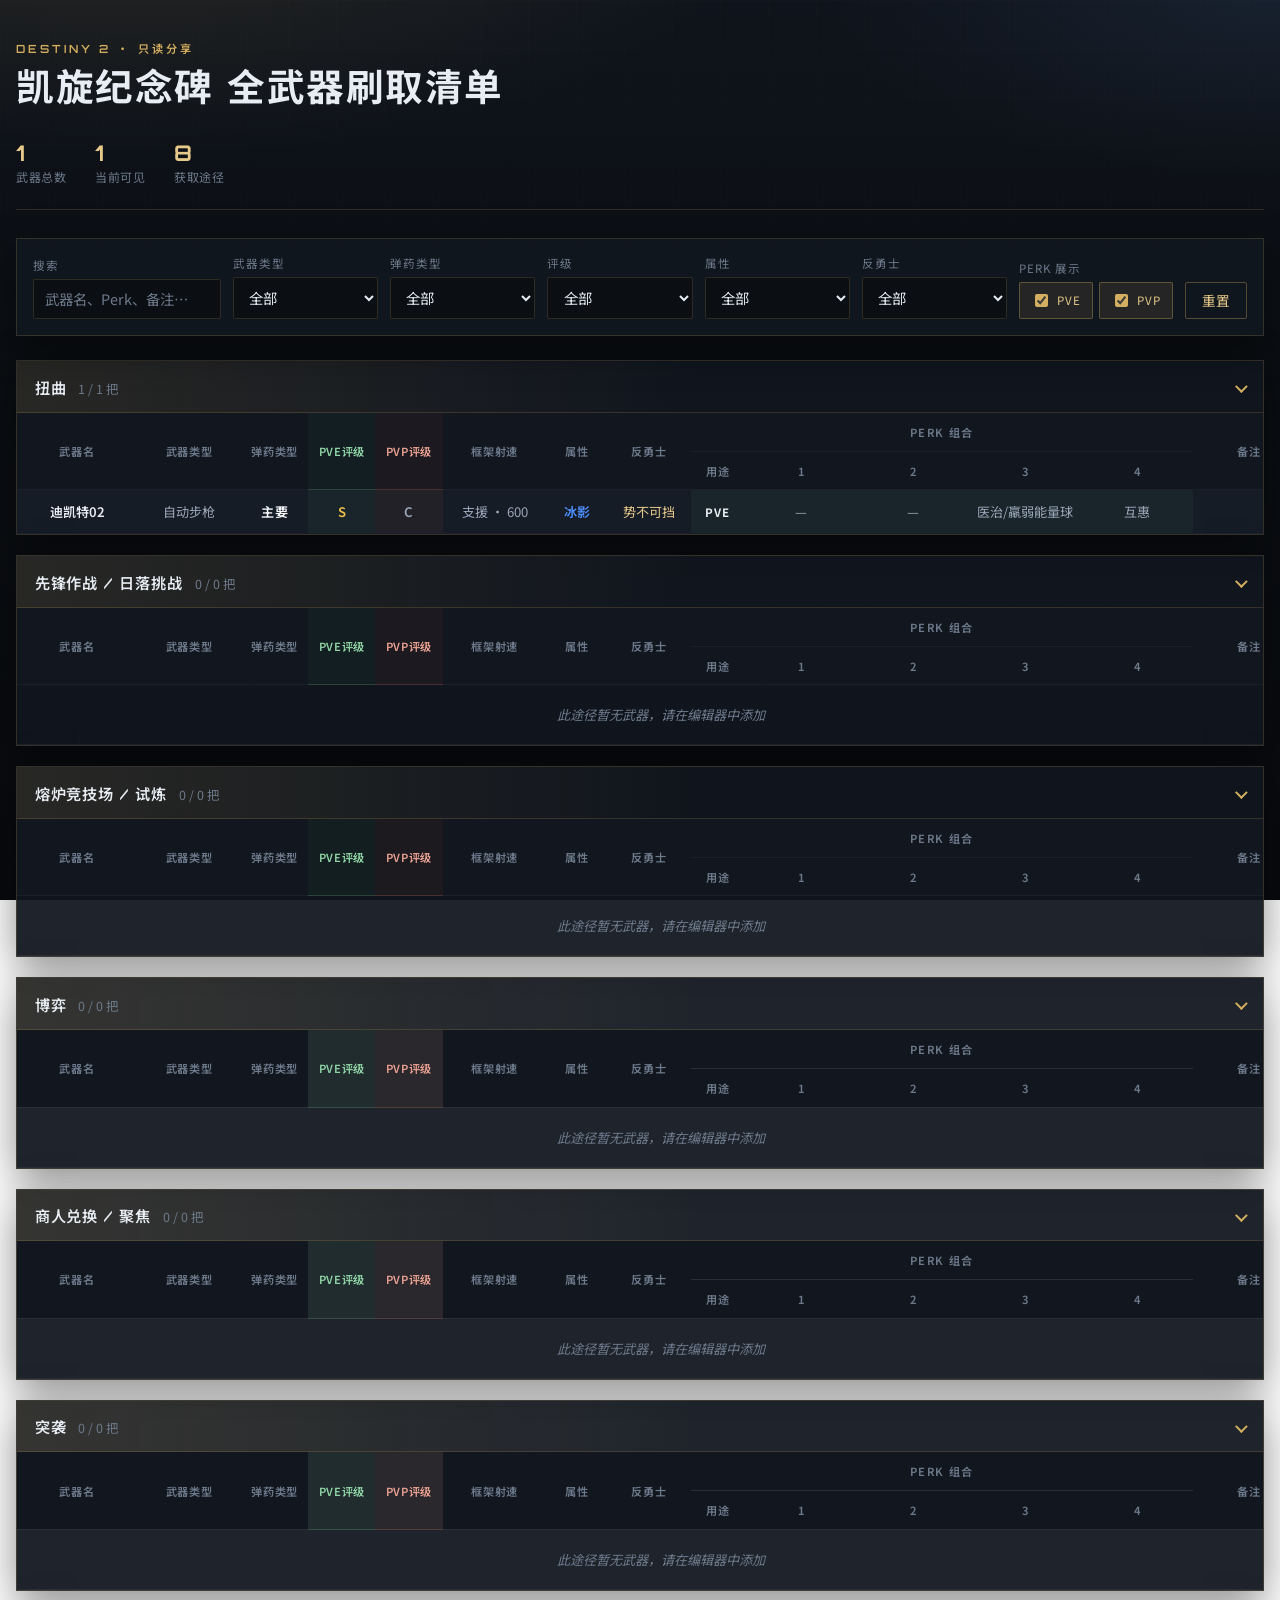
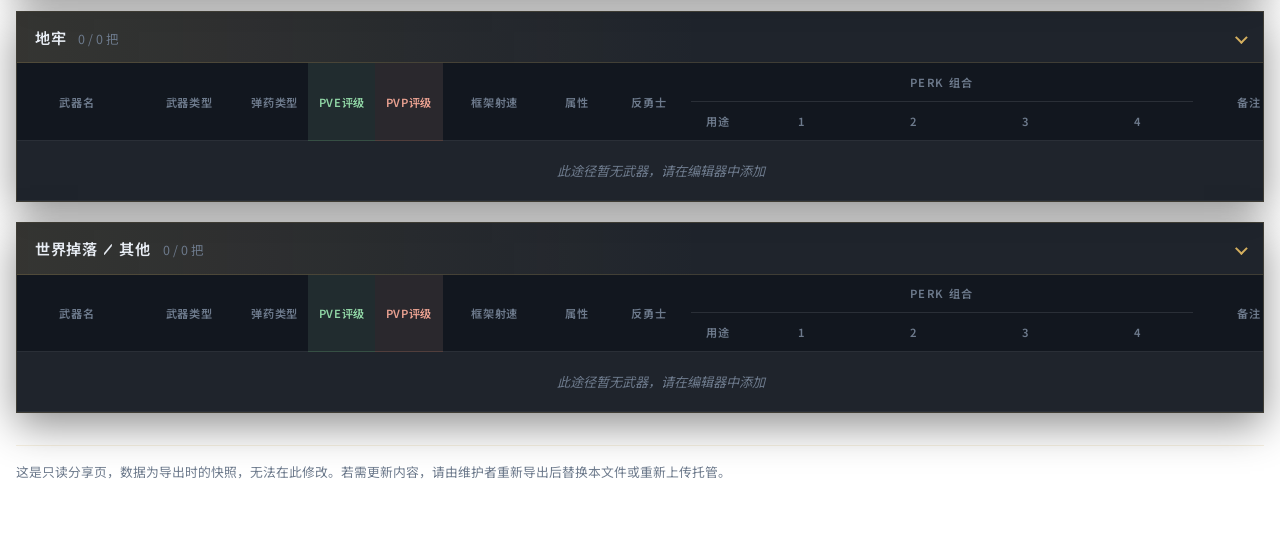
==== index.html @ abd3794e "Add Destiny 2 weapon list with read-only share page for GitHub Pages. Co-authored-by: Cursor <cursor" ====
<!DOCTYPE html>
<html lang="zh-CN">
<head>
  <meta charset="UTF-8" />
  <meta name="viewport" content="width=device-width, initial-scale=1" />
  <meta name="robots" content="noindex" />
  <title>凯旋纪念碑 全武器刷取清单</title>
  <link rel="preconnect" href="https://fonts.googleapis.com" />
  <link rel="preconnect" href="https://fonts.gstatic.com" crossorigin />
  <link href="https://fonts.googleapis.com/css2?family=Noto+Sans+SC:wght@400;500;600;700&family=Orbitron:wght@600;700&display=swap" rel="stylesheet" />
  <style>
:root {
  --bg-deep: #0b0e12;
  --bg-panel: #12171f;
  --bg-row: #161c26;
  --bg-row-alt: #1a212c;
  --bg-hover: #222b38;
  --line: rgba(212, 175, 95, 0.18);
  --line-strong: rgba(212, 175, 95, 0.35);
  --gold: #d4af5f;
  --gold-soft: #e6c98a;
  --text: #e8edf4;
  --text-dim: #9aa6b8;
  --text-mute: #6d7a8c;
  --solar: #ff6b2c;
  --arc: #79e0ff;
  --void: #b07aff;
  --stasis: #4d8fff;
  --strand: #2fd67a;
  --kinetic: #e4e8ef;
  --ammo-primary: #f4f6fa;
  --ammo-special: #3dce6e;
  --ammo-heavy: #c48bff;
  --s: #f0c14a;
  --ap: #9be07a;
  --a: #7dcf8a;
  --bp: #8eb8e8;
  --b: #7aa6d9;
  --cp: #a8b4c4;
  --c: #9aa6b8;
  --d: #c48888;
  --radius: 2px;
  --shadow: 0 12px 40px rgba(0, 0, 0, 0.45);
  --font-display: "Orbitron", "Noto Sans SC", sans-serif;
  --font-body: "Noto Sans SC", "Segoe UI", sans-serif;
}

*,
*::before,
*::after {
  box-sizing: border-box;
}

html {
  scroll-behavior: smooth;
}

body {
  margin: 0;
  min-height: 100vh;
  font-family: var(--font-body);
  color: var(--text);
  background:
    radial-gradient(ellipse 90% 50% at 10% -10%, rgba(212, 175, 95, 0.12), transparent 55%),
    radial-gradient(ellipse 70% 40% at 100% 0%, rgba(60, 90, 130, 0.18), transparent 50%),
    linear-gradient(180deg, #0f141c 0%, var(--bg-deep) 40%, #080a0e 100%);
  background-attachment: fixed;
}

.bg-grid {
  pointer-events: none;
  position: fixed;
  inset: 0;
  background-image:
    linear-gradient(rgba(212, 175, 95, 0.03) 1px, transparent 1px),
    linear-gradient(90deg, rgba(212, 175, 95, 0.03) 1px, transparent 1px);
  background-size: 48px 48px;
  mask-image: linear-gradient(180deg, rgba(0, 0, 0, 0.5), transparent 85%);
  z-index: 0;
}

.page {
  position: relative;
  z-index: 1;
  width: min(1480px, calc(100% - 2rem));
  margin: 0 auto;
  padding: 2.5rem 0 4rem;
}

/* —— Header —— */
.hero {
  margin-bottom: 1.75rem;
  padding-bottom: 1.5rem;
  border-bottom: 1px solid var(--line);
}

.hero-kicker {
  margin: 0 0 0.5rem;
  font-family: var(--font-display);
  font-size: 0.7rem;
  font-weight: 600;
  letter-spacing: 0.28em;
  text-transform: uppercase;
  color: var(--gold);
}

.hero h1 {
  margin: 0 0 0.6rem;
  font-family: var(--font-display);
  font-size: clamp(1.6rem, 3.5vw, 2.35rem);
  font-weight: 700;
  letter-spacing: 0.04em;
  line-height: 1.2;
  color: var(--text);
}

.hero-note {
  margin: 0;
  max-width: 42rem;
  font-size: 0.95rem;
  line-height: 1.6;
  color: var(--text-dim);
}

.stats {
  display: flex;
  flex-wrap: wrap;
  gap: 1.25rem 1.75rem;
  margin-top: 1.25rem;
}

.stat {
  display: flex;
  flex-direction: column;
  gap: 0.15rem;
}

.stat-value {
  font-family: var(--font-display);
  font-size: 1.35rem;
  font-weight: 700;
  color: var(--gold-soft);
}

.stat-label {
  font-size: 0.75rem;
  letter-spacing: 0.06em;
  color: var(--text-mute);
}

/* —— Toolbar —— */
.toolbar {
  display: grid;
  gap: 0.75rem;
  margin-bottom: 1.5rem;
  padding: 1rem;
  background: color-mix(in srgb, var(--bg-panel) 92%, transparent);
  border: 1px solid var(--line);
  box-shadow: var(--shadow);
  backdrop-filter: blur(8px);
}

@media (min-width: 900px) {
  .toolbar {
    grid-template-columns: 1.1fr repeat(5, minmax(0, 0.85fr)) auto auto;
    align-items: end;
  }
}

.field {
  display: flex;
  flex-direction: column;
  gap: 0.35rem;
}

.field label {
  font-size: 0.72rem;
  letter-spacing: 0.08em;
  text-transform: uppercase;
  color: var(--text-mute);
}

.field input,
.field select {
  width: 100%;
  padding: 0.55rem 0.7rem;
  font: inherit;
  font-size: 0.9rem;
  color: var(--text);
  background: var(--bg-deep);
  border: 1px solid var(--line);
  border-radius: var(--radius);
  outline: none;
  transition: border-color 0.15s ease;
}

.field input:focus,
.field select:focus {
  border-color: var(--line-strong);
}

.field input::placeholder {
  color: var(--text-mute);
}

.btn-reset {
  height: 2.35rem;
  padding: 0 1rem;
  font: inherit;
  font-size: 0.85rem;
  color: var(--gold-soft);
  background: transparent;
  border: 1px solid var(--line-strong);
  border-radius: var(--radius);
  cursor: pointer;
  transition: background 0.15s ease, color 0.15s ease;
}

.btn-reset:hover {
  color: var(--bg-deep);
  background: var(--gold);
}

/* —— Sections —— */
.sections {
  display: flex;
  flex-direction: column;
  gap: 1.25rem;
}

.section {
  border: 1px solid var(--line);
  background: color-mix(in srgb, var(--bg-panel) 94%, transparent);
  box-shadow: var(--shadow);
  overflow: clip;
}

.section-header {
  display: flex;
  align-items: center;
  justify-content: space-between;
  gap: 1rem;
  width: 100%;
  padding: 0.9rem 1.1rem;
  font: inherit;
  text-align: left;
  color: var(--text);
  background: linear-gradient(90deg, rgba(212, 175, 95, 0.12), transparent 55%);
  border: 0;
  border-bottom: 1px solid var(--line);
  cursor: pointer;
}

.section-header:hover {
  background: linear-gradient(90deg, rgba(212, 175, 95, 0.18), transparent 60%);
}

.section-title {
  display: flex;
  align-items: baseline;
  gap: 0.75rem;
  min-width: 0;
}

.section-title h2 {
  margin: 0;
  font-family: var(--font-display);
  font-size: 0.95rem;
  font-weight: 600;
  letter-spacing: 0.06em;
}

.section-count {
  font-size: 0.78rem;
  color: var(--text-mute);
  white-space: nowrap;
}

.section-chevron {
  flex-shrink: 0;
  width: 0.55rem;
  height: 0.55rem;
  border-right: 2px solid var(--gold);
  border-bottom: 2px solid var(--gold);
  transform: rotate(45deg);
  transition: transform 0.2s ease;
}

.section.collapsed .section-chevron {
  transform: rotate(-45deg);
}

.section.collapsed .section-body {
  display: none;
}

.table-wrap {
  overflow-x: auto;
}

table,
.weapon-table {
  width: 100%;
  min-width: 1100px;
  table-layout: fixed;
  border-collapse: collapse;
  font-size: 0.82rem;
}

.weapon-table col.col-name { width: 7.5rem; }
.weapon-table col.col-type { width: 6.5rem; }
.weapon-table col.col-ammo { width: 4.2rem; }
.weapon-table col.col-rating { width: 4.2rem; }
.weapon-table col.col-frame { width: 6.5rem; }
.weapon-table col.col-element { width: 3.8rem; }
.weapon-table col.col-champ { width: 5.2rem; }
.weapon-table col.col-mode { width: 3.4rem; }
.weapon-table col.col-perk { width: 7rem; }
.weapon-table col.col-note { width: 7rem; }

th,
td {
  box-sizing: border-box;
  height: 2.75rem;
  max-height: 2.75rem;
  padding: 0 0.45rem;
  text-align: center;
  vertical-align: middle;
  border-bottom: 1px solid rgba(255, 255, 255, 0.05);
  overflow: hidden;
  text-overflow: ellipsis;
  white-space: nowrap;
}

th {
  position: sticky;
  top: 0;
  z-index: 1;
  height: 2.4rem;
  max-height: 2.4rem;
  font-size: 0.7rem;
  font-weight: 600;
  letter-spacing: 0.06em;
  text-transform: uppercase;
  color: var(--text-mute);
  background: var(--bg-panel);
}

tbody tr.weapon-row.row-a {
  background: var(--bg-row);
}

tbody tr.weapon-row.row-b {
  background: var(--bg-row-alt);
}

tbody tr.weapon-row:hover {
  background: var(--bg-hover);
}

.name-cell {
  font-weight: 600;
  color: var(--text);
}

.note-cell {
  color: var(--text-dim);
}

.perk-cell {
  color: var(--text-dim);
}

.mode-tag-cell {
  font-size: 0.72rem;
  font-weight: 700;
  letter-spacing: 0.08em;
}

.th-pve,
.cell-pve {
  background: rgba(61, 140, 90, 0.08);
}

.th-pvp,
.cell-pvp {
  background: rgba(180, 90, 70, 0.08);
}

th.th-group {
  text-align: center;
  letter-spacing: 0.12em;
}

th.th-pve {
  color: #8fd4a4;
  border-bottom-color: rgba(125, 207, 138, 0.25);
}

th.th-pvp {
  color: #e8a090;
  border-bottom-color: rgba(232, 140, 110, 0.25);
}

.frame-cell {
  color: var(--text-dim);
}

/* —— Tints (no boxes) —— */
.tint {
  font-weight: 600;
  letter-spacing: 0.03em;
}

.rating-S { color: var(--s); }
.rating-Ap { color: var(--ap); }
.rating-A { color: var(--a); }
.rating-Bp { color: var(--bp); }
.rating-B { color: var(--b); }
.rating-Cp { color: var(--cp); }
.rating-C { color: var(--c); }
.rating-D { color: var(--d); }
.rating-empty { color: var(--text-mute); }

.el-动能 { color: var(--kinetic); }
.el-烈日 { color: var(--solar); }
.el-电弧 { color: var(--arc); }
.el-虚空 { color: var(--void); }
.el-冰影 { color: var(--stasis); }
.el-缚丝 { color: var(--strand); }

.ammo-主要 { color: var(--ammo-primary); }
.ammo-特殊 { color: var(--ammo-special); }
.ammo-威能 { color: var(--ammo-heavy); }

.type-cell {
  color: var(--text-dim);
}

.champ {
  color: var(--gold-soft);
  font-size: 0.82rem;
}

.toggle-group {
  display: flex;
  gap: 0.4rem;
  height: 2.35rem;
  align-items: center;
}

.toggle-chip {
  display: inline-flex;
  align-items: center;
  gap: 0.35rem;
  height: 2.35rem;
  padding: 0 0.7rem;
  font-size: 0.82rem;
  color: var(--text-dim);
  background: var(--bg-deep);
  border: 1px solid var(--line);
  border-radius: var(--radius);
  cursor: pointer;
  user-select: none;
}

.toggle-chip:has(input:checked) {
  color: var(--gold-soft);
  border-color: var(--line-strong);
  background: rgba(212, 175, 95, 0.1);
}

.toggle-chip input {
  accent-color: var(--gold);
}

.empty-row td {
  height: auto;
  max-height: none;
  padding: 1.25rem;
  text-align: center;
  color: var(--text-mute);
  font-style: italic;
  white-space: normal;
}

.no-results {
  margin-top: 1.5rem;
  padding: 2rem;
  text-align: center;
  color: var(--text-mute);
  border: 1px dashed var(--line);
}

.footer-hint {
  margin-top: 2rem;
  padding-top: 1rem;
  border-top: 1px solid var(--line);
  font-size: 0.8rem;
  line-height: 1.6;
  color: var(--text-mute);
}

.footer-hint code {
  padding: 0.1rem 0.35rem;
  font-size: 0.78rem;
  color: var(--gold-soft);
  background: rgba(212, 175, 95, 0.1);
  border: 1px solid var(--line);
}

@media (max-width: 719px) {
  .page {
    width: calc(100% - 1.25rem);
    padding-top: 1.5rem;
  }

  th,
  td {
    padding: 0.55rem 0.65rem;
  }

  .note-cell {
    max-width: 12rem;
  }
}

/* —— Shared nav / status —— */
.hero-top {
  display: flex;
  align-items: flex-start;
  justify-content: space-between;
  gap: 1rem;
  flex-wrap: wrap;
}

.hero-compact {
  margin-bottom: 1.1rem;
  padding-bottom: 1.1rem;
}

.hero-compact h1 {
  font-size: clamp(1.35rem, 3vw, 1.9rem);
}

.nav-links {
  display: flex;
  gap: 0.5rem;
  flex-shrink: 0;
}

.nav-link {
  display: inline-flex;
  align-items: center;
  padding: 0.55rem 0.95rem;
  font-size: 0.85rem;
  color: var(--gold-soft);
  text-decoration: none;
  border: 1px solid var(--line-strong);
  border-radius: var(--radius);
  transition: background 0.15s ease, color 0.15s ease;
}

.nav-link:hover,
.nav-link-primary {
  color: var(--bg-deep);
  background: var(--gold);
  border-color: var(--gold);
}

.nav-link-primary:hover {
  background: var(--gold-soft);
}

.status-bar {
  margin-bottom: 1rem;
  padding: 0.75rem 1rem;
  font-size: 0.85rem;
  line-height: 1.5;
  border: 1px solid var(--line);
  background: rgba(212, 175, 95, 0.08);
  color: var(--text-dim);
}

.status-bar code {
  padding: 0.05rem 0.3rem;
  color: var(--gold-soft);
  background: rgba(212, 175, 95, 0.1);
  border: 1px solid var(--line);
}

.status-ok {
  border-color: rgba(125, 207, 138, 0.35);
  background: rgba(125, 207, 138, 0.08);
}

.status-error {
  border-color: rgba(232, 110, 90, 0.4);
  background: rgba(232, 110, 90, 0.1);
  color: #f0b4a8;
}

.status-info {
  border-color: rgba(122, 166, 217, 0.35);
  background: rgba(122, 166, 217, 0.08);
}

.footer-hint a {
  color: var(--gold-soft);
}

/* —— Editor —— */
.page-wide {
  width: min(1680px, calc(100% - 2rem));
}

.meta-panel {
  display: grid;
  gap: 0.75rem;
  margin-bottom: 1rem;
  padding: 1rem;
  background: color-mix(in srgb, var(--bg-panel) 92%, transparent);
  border: 1px solid var(--line);
}

@media (min-width: 800px) {
  .meta-panel {
    grid-template-columns: minmax(220px, 1fr) 2fr;
  }
}

.field-grow {
  min-width: 0;
}

.editor-actions {
  display: flex;
  flex-wrap: wrap;
  align-items: center;
  gap: 0.6rem;
  margin-bottom: 1.25rem;
}

.btn-primary,
.btn-secondary,
.btn-ghost,
.btn-file {
  display: inline-flex;
  align-items: center;
  justify-content: center;
  height: 2.35rem;
  padding: 0 0.95rem;
  font: inherit;
  font-size: 0.85rem;
  border-radius: var(--radius);
  cursor: pointer;
  transition: background 0.15s ease, color 0.15s ease, border-color 0.15s ease;
}

.btn-primary {
  color: var(--bg-deep);
  background: var(--gold);
  border: 1px solid var(--gold);
}

.btn-primary:hover {
  background: var(--gold-soft);
}

.btn-secondary,
.btn-file {
  color: var(--gold-soft);
  background: transparent;
  border: 1px solid var(--line-strong);
}

.btn-secondary:hover,
.btn-file:hover {
  color: var(--bg-deep);
  background: var(--gold);
}

.btn-ghost {
  color: var(--text-dim);
  background: transparent;
  border: 1px solid var(--line);
}

.btn-ghost:hover {
  color: var(--text);
  border-color: var(--line-strong);
}

.btn-primary.sm,
.btn-secondary.sm,
.btn-ghost.sm {
  height: 2rem;
  padding: 0 0.7rem;
  font-size: 0.8rem;
}

.danger-text {
  color: #e89a8c !important;
}

.save-hint {
  margin-left: auto;
  font-size: 0.8rem;
  color: var(--text-mute);
}

.save-hint.is-dirty {
  color: var(--gold-soft);
}

.editor-section {
  margin-bottom: 0;
}

.editor-section-head {
  display: flex;
  flex-wrap: wrap;
  align-items: center;
  justify-content: space-between;
  gap: 0.75rem;
  padding: 0.85rem 1rem;
  background: linear-gradient(90deg, rgba(212, 175, 95, 0.12), transparent 55%);
  border-bottom: 1px solid var(--line);
}

.editor-section-title-wrap {
  display: flex;
  align-items: center;
  gap: 0.75rem;
  min-width: 0;
  flex: 1;
}

.section-title-input {
  min-width: 0;
  flex: 1;
  max-width: 28rem;
  padding: 0.4rem 0.55rem;
  font-family: var(--font-display);
  font-size: 0.92rem;
  font-weight: 600;
  letter-spacing: 0.04em;
  color: var(--text);
  background: var(--bg-deep);
  border: 1px solid var(--line);
  border-radius: var(--radius);
}

.section-title-input:focus {
  outline: none;
  border-color: var(--line-strong);
}

.editor-section-tools {
  display: flex;
  flex-wrap: wrap;
  gap: 0.4rem;
}

.editor-section-foot {
  padding: 0.75rem 1rem;
  border-top: 1px solid rgba(255, 255, 255, 0.04);
}

.editor-table {
  font-size: 0.82rem;
}

.editor-table th {
  position: static;
}

.editor-table td {
  padding: 0.35rem 0.4rem;
  vertical-align: middle;
}

.editor-table input,
.editor-table select {
  width: 100%;
  min-width: 0;
  padding: 0.4rem 0.45rem;
  font: inherit;
  font-size: 0.82rem;
  color: var(--text);
  background: var(--bg-deep);
  border: 1px solid transparent;
  border-radius: var(--radius);
}

.editor-table input:hover,
.editor-table select:hover {
  border-color: var(--line);
}

.editor-table input:focus,
.editor-table select:focus {
  outline: none;
  border-color: var(--line-strong);
  background: #0e1218;
}

.editor-table .col-show {
  width: 3.2rem;
  text-align: center;
}

.editor-table .col-show input[type="checkbox"] {
  width: auto;
  min-width: 0;
  accent-color: var(--gold);
  cursor: pointer;
}

.editor-table select.el-select,
.editor-table select.ammo-select {
  font-weight: 600;
}

.editor-table .col-actions {
  width: 6.2rem;
  white-space: nowrap;
}

.icon-btn {
  width: 1.7rem;
  height: 1.7rem;
  margin-right: 0.15rem;
  padding: 0;
  font: inherit;
  font-size: 0.85rem;
  line-height: 1;
  color: var(--text-dim);
  background: transparent;
  border: 1px solid var(--line);
  border-radius: var(--radius);
  cursor: pointer;
}

.icon-btn:hover {
  color: var(--text);
  border-color: var(--line-strong);
}

.icon-btn.danger:hover {
  color: #f0b4a8;
  border-color: rgba(232, 110, 90, 0.5);
}

.empty-editor-row td {
  padding: 1rem !important;
  text-align: center;
  color: var(--text-mute);
  font-style: italic;
}

@media (max-width: 719px) {
  .page-wide {
    width: calc(100% - 1.25rem);
  }

  .save-hint {
    margin-left: 0;
    width: 100%;
  }

  .editor-table .col-actions {
    width: auto;
  }
}

  </style>
</head>
<body>
  <div class="bg-grid" aria-hidden="true"></div>
  <div class="page">
    <header class="hero">
      <div class="hero-top">
        <div>
          <p class="hero-kicker">Destiny 2 · 只读分享</p>
          <h1 id="season-title">本赛季可获取武器清单</h1>
          <p class="hero-note" id="season-note"></p>
        </div>
      </div>
      <div class="stats">
        <div class="stat">
          <span class="stat-value" id="count-total">0</span>
          <span class="stat-label">武器总数</span>
        </div>
        <div class="stat">
          <span class="stat-value" id="count-visible">0</span>
          <span class="stat-label">当前可见</span>
        </div>
        <div class="stat">
          <span class="stat-value" id="count-sections">0</span>
          <span class="stat-label">获取途径</span>
        </div>
      </div>
    </header>

    <div class="toolbar">
      <div class="field">
        <label for="search">搜索</label>
        <input id="search" type="search" placeholder="武器名、Perk、备注…" autocomplete="off" />
      </div>
      <div class="field">
        <label for="filter-type">武器类型</label>
        <select id="filter-type"><option value="">全部</option></select>
      </div>
      <div class="field">
        <label for="filter-ammo">弹药类型</label>
        <select id="filter-ammo">
          <option value="">全部</option>
          <option value="主要">主要</option>
          <option value="特殊">特殊</option>
          <option value="威能">威能</option>
        </select>
      </div>
      <div class="field">
        <label for="filter-rating">评级</label>
        <select id="filter-rating">
          <option value="">全部</option>
          <option value="S">S</option>
          <option value="A+">A+</option>
          <option value="A">A</option>
          <option value="B+">B+</option>
          <option value="B">B</option>
          <option value="C+">C+</option>
          <option value="C">C</option>
          <option value="D">D</option>
        </select>
      </div>
      <div class="field">
        <label for="filter-element">属性</label>
        <select id="filter-element">
          <option value="">全部</option>
          <option value="动能">动能</option>
          <option value="烈日">烈日</option>
          <option value="电弧">电弧</option>
          <option value="虚空">虚空</option>
          <option value="冰影">冰影</option>
          <option value="缚丝">缚丝</option>
        </select>
      </div>
      <div class="field">
        <label for="filter-champ">反勇士</label>
        <select id="filter-champ">
          <option value="">全部</option>
          <option value="势不可挡">势不可挡</option>
          <option value="屏障">屏障</option>
          <option value="过载">过载</option>
        </select>
      </div>
      <div class="field">
        <label>Perk 展示</label>
        <div class="toggle-group">
          <label class="toggle-chip"><input type="checkbox" id="view-show-pve" checked /> PVE</label>
          <label class="toggle-chip"><input type="checkbox" id="view-show-pvp" checked /> PVP</label>
        </div>
      </div>
      <div class="field">
        <label>&nbsp;</label>
        <button type="button" class="btn-reset" id="reset-filters">重置</button>
      </div>
    </div>

    <main id="app"></main>

    <p class="footer-hint">
      这是只读分享页，数据为导出时的快照，无法在此修改。若需更新内容，请由维护者重新导出后替换本文件或重新上传托管。
    </p>
  </div>

  <script>const D2_SHARE_READONLY = true;
const WEAPON_DATA = {
  "seasonTitle": "凯旋纪念碑 全武器刷取清单",
  "seasonNote": "",
  "sections": [
    {
      "id": "seasonal",
      "title": "扭曲",
      "weapons": [
        {
          "name": "迪凯特02",
          "weaponType": "自动步枪",
          "ammoType": "主要",
          "ratingPve": "S",
          "ratingPvp": "C",
          "frame": "支援 · 600",
          "element": "冰影",
          "antiChamp": "势不可挡",
          "showPvePerk": true,
          "showPvpPerk": false,
          "perk3Pve": "医治/羸弱能量球",
          "perk4Pve": "互惠",
          "perk1Pvp": "",
          "perk2Pvp": "",
          "perk3Pvp": "",
          "perk4Pvp": "",
          "note": ""
        }
      ]
    },
    {
      "id": "vanguard",
      "title": "先锋作战 / 日落挑战",
      "weapons": []
    },
    {
      "id": "crucible",
      "title": "熔炉竞技场 / 试炼",
      "weapons": []
    },
    {
      "id": "gambit",
      "title": "博弈",
      "weapons": []
    },
    {
      "id": "vendor",
      "title": "商人兑换 / 聚焦",
      "weapons": []
    },
    {
      "id": "raid",
      "title": "突袭",
      "weapons": []
    },
    {
      "id": "dungeon",
      "title": "地牢",
      "weapons": []
    },
    {
      "id": "world",
      "title": "世界掉落 / 其他",
      "weapons": []
    }
  ]
};</script>
  <script>/** 本地草稿：编辑页写入，清单页优先读取 */
const D2_STORAGE_KEY = "d2-weapon-list-draft";

function cloneData(data) {
  return JSON.parse(JSON.stringify(data));
}

function loadWeaponData() {
  if (typeof D2_SHARE_READONLY !== "undefined" && D2_SHARE_READONLY) {
    return { data: normalizeWeaponData(WEAPON_DATA), fromDraft: false };
  }
  try {
    const raw = localStorage.getItem(D2_STORAGE_KEY);
    if (raw) {
      const parsed = JSON.parse(raw);
      if (parsed && Array.isArray(parsed.sections)) {
        return { data: normalizeWeaponData(parsed), fromDraft: true };
      }
    }
  } catch (_) {
    /* ignore corrupt draft */
  }
  return { data: normalizeWeaponData(WEAPON_DATA), fromDraft: false };
}

function saveWeaponDraft(data) {
  localStorage.setItem(D2_STORAGE_KEY, JSON.stringify(data));
}

function clearWeaponDraft() {
  localStorage.removeItem(D2_STORAGE_KEY);
}

function buildDataJs(data) {
  const payload = JSON.stringify(data, null, 2);
  return `/**
 * ============================================================
 *  Destiny 2 本赛季武器清单 — 数据填写文件
 * ============================================================
 *  推荐用 editor.html 可视化编辑后「导出 data.js」覆盖本文件。
 *  每把武器可分别填写 PVE / PVP 评级与 Perk 组合。
 * ============================================================
 */

const WEAPON_DATA = ${payload};
`;
}

function downloadDataJs(data) {
  const blob = new Blob([buildDataJs(data)], {
    type: "text/javascript;charset=utf-8",
  });
  const url = URL.createObjectURL(blob);
  const a = document.createElement("a");
  a.href = url;
  a.download = "data.js";
  a.click();
  URL.revokeObjectURL(url);
}

function emptyWeapon() {
  return {
    name: "",
    weaponType: "",
    ammoType: "",
    ratingPve: "",
    ratingPvp: "",
    frame: "",
    element: "",
    antiChamp: "",
    showPvePerk: true,
    showPvpPerk: true,
    perk3Pve: "",
    perk4Pve: "",
    perk1Pvp: "",
    perk2Pvp: "",
    perk3Pvp: "",
    perk4Pvp: "",
    note: "",
  };
}

const WEAPON_TYPES = [
  "自动步枪",
  "微型冲锋枪",
  "手枪",
  "手炮",
  "脉冲步枪",
  "弓箭",
  "斥候步枪",
  "霰弹枪",
  "追踪步枪",
  "融合步枪",
  "狙击步枪",
  "偃月",
  "火箭发射器",
  "线性融合步枪",
  "战斗弓箭",
  "榴弹发射器",
  "机枪",
  "刀剑",
];

const AMMO_TYPES = ["主要", "特殊", "威能"];

const RATING_TIERS = ["S", "A+", "A", "B+", "B", "C+", "C", "D"];

function ratingTierClass(rating) {
  const raw = String(rating || "").trim().toUpperCase();
  if (!raw) return "rating-empty";
  const normalized = raw.replace(/\s+/g, "");
  const map = {
    S: "rating-S",
    "A+": "rating-Ap",
    A: "rating-A",
    "B+": "rating-Bp",
    B: "rating-B",
    "C+": "rating-Cp",
    C: "rating-C",
    D: "rating-D",
  };
  return map[normalized] || "rating-empty";
}

/** 旧译名 → 当前译名（兼容已保存草稿） */
const ELEMENT_ALIASES = {
  太阳: "烈日",
  弧光: "电弧",
  冻结: "冰影",
  源质: "缚丝",
};

const CHAMP_ALIASES = {
  破障: "屏障",
  压制: "势不可挡",
};

function normalizeElementName(element) {
  if (!element) return "";
  return ELEMENT_ALIASES[element] || element;
}

function normalizeChampName(value) {
  if (!value || value === "无") return "";
  const first = String(value)
    .split(/[/、,，]/)
    .map((part) => part.trim())
    .filter(Boolean)[0];
  if (!first || first === "无") return "";
  return CHAMP_ALIASES[first] || first;
}

function hasRollContent(weapon, mode) {
  const suffix = mode === "pvp" ? "Pvp" : "Pve";
  if (mode === "pve") {
    return Boolean(
      weapon.ratingPve || weapon.perk3Pve || weapon.perk4Pve
    );
  }
  return Boolean(
    weapon[`rating${suffix}`] ||
      weapon[`perk1${suffix}`] ||
      weapon[`perk2${suffix}`] ||
      weapon[`perk3${suffix}`] ||
      weapon[`perk4${suffix}`]
  );
}

function migrateLegacyWeapon(weapon) {
  const next = { ...emptyWeapon(), ...weapon };

  next.element = normalizeElementName(next.element);
  next.antiChamp = normalizeChampName(next.antiChamp);

  // 旧单套字段 → 迁到 PVE（仅保留 3/4）
  if (weapon.rating && !weapon.ratingPve) next.ratingPve = weapon.rating;
  if (weapon.perk3 && !weapon.perk3Pve) next.perk3Pve = weapon.perk3;
  if (weapon.perk4 && !weapon.perk4Pve) next.perk4Pve = weapon.perk4;

  if (typeof weapon.showPvePerk !== "boolean") next.showPvePerk = true;
  if (typeof weapon.showPvpPerk !== "boolean") next.showPvpPerk = true;

  delete next.rating;
  delete next.perk1;
  delete next.perk2;
  delete next.perk3;
  delete next.perk4;
  delete next.perk1Pve;
  delete next.perk2Pve;

  return next;
}

function normalizeWeaponData(data) {
  const next = cloneData(data);
  delete next.showPvePerk;
  delete next.showPvpPerk;
  for (const section of next.sections || []) {
    section.weapons = (section.weapons || []).map(migrateLegacyWeapon);
  }
  return next;
}

function makeSectionId(title) {
  const base = String(title || "section")
    .trim()
    .toLowerCase()
    .replace(/\s+/g, "-")
    .replace(/[^\w\u4e00-\u9fff-]/g, "")
    .slice(0, 24);
  return `${base || "section"}-${Date.now().toString(36)}`;
}
</script>
  <script>(function () {
  const root = document.getElementById("app");
  const searchInput = document.getElementById("search");
  const typeFilter = document.getElementById("filter-type");
  const ammoFilter = document.getElementById("filter-ammo");
  const ratingFilter = document.getElementById("filter-rating");
  const elementFilter = document.getElementById("filter-element");
  const champFilter = document.getElementById("filter-champ");
  const viewShowPve = document.getElementById("view-show-pve");
  const viewShowPvp = document.getElementById("view-show-pvp");
  const resetBtn = document.getElementById("reset-filters");
  const countTotal = document.getElementById("count-total");
  const countVisible = document.getElementById("count-visible");
  const countSections = document.getElementById("count-sections");
  const seasonTitle = document.getElementById("season-title");
  const seasonNote = document.getElementById("season-note");
  const draftBanner = document.getElementById("draft-banner");

  const loaded = loadWeaponData();
  const DATA = loaded.data;

  if (!DATA || !Array.isArray(DATA.sections)) {
    root.innerHTML =
      '<p class="no-results">未找到数据。请确认 <code>data.js</code> 已正确加载。</p>';
    return;
  }

  if (draftBanner) {
    draftBanner.hidden = !loaded.fromDraft;
  }

  seasonTitle.textContent = DATA.seasonTitle || "Destiny 2 武器清单";
  seasonNote.textContent = DATA.seasonNote || "";

  const totalWeapons = DATA.sections.reduce(
    (sum, s) => sum + (s.weapons?.length || 0),
    0
  );
  countTotal.textContent = String(totalWeapons);
  countSections.textContent = String(DATA.sections.length);

  // 填充武器类型选项
  WEAPON_TYPES.forEach((type) => {
    const opt = document.createElement("option");
    opt.value = type;
    opt.textContent = type;
    typeFilter.appendChild(opt);
  });

  function ratingClass(rating) {
    return ratingTierClass(rating);
  }

  function elementClass(element) {
    const known = ["动能", "烈日", "电弧", "虚空", "冰影", "缚丝"];
    return known.includes(element) ? `el-${element}` : "";
  }

  function ammoClass(ammo) {
    const known = ["主要", "特殊", "威能"];
    return known.includes(ammo) ? `ammo-${ammo}` : "";
  }

  function matchesFilters(weapon, filters) {
    const q = filters.q;
    if (q) {
      const hay = [
        weapon.name,
        weapon.weaponType,
        weapon.ammoType,
        weapon.frame,
        weapon.element,
        weapon.antiChamp,
        weapon.ratingPve,
        weapon.ratingPvp,
        weapon.perk3Pve,
        weapon.perk4Pve,
        weapon.perk1Pvp,
        weapon.perk2Pvp,
        weapon.perk3Pvp,
        weapon.perk4Pvp,
        weapon.note,
      ]
        .join(" ")
        .toLowerCase();
      if (!hay.includes(q)) return false;
    }

    if (filters.weaponType && weapon.weaponType !== filters.weaponType) {
      return false;
    }

    if (filters.ammoType && weapon.ammoType !== filters.ammoType) {
      return false;
    }

    if (filters.rating) {
      const want = String(filters.rating).trim().toUpperCase();
      const pve = String(weapon.ratingPve || "").trim().toUpperCase();
      const pvp = String(weapon.ratingPvp || "").trim().toUpperCase();
      if (pve !== want && pvp !== want) return false;
    }

    if (filters.element && weapon.element !== filters.element) return false;

    if (filters.champ) {
      if (String(weapon.antiChamp || "") !== filters.champ) return false;
    }

    return true;
  }

  function tint(text, className) {
    const label = text || "—";
    return `<span class="tint ${className}">${escapeHtml(label)}</span>`;
  }

  function escapeHtml(str) {
    return String(str)
      .replace(/&/g, "&amp;")
      .replace(/</g, "&lt;")
      .replace(/>/g, "&gt;")
      .replace(/"/g, "&quot;");
  }

  function td(content, extraClass, rowspan, title) {
    const rs = rowspan > 1 ? ` rowspan="${rowspan}"` : "";
    const cls = extraClass ? ` class="${extraClass}"` : "";
    const tip = title ? ` title="${escapeHtml(title)}"` : "";
    return `<td${cls}${rs}${tip}>${content}</td>`;
  }

  function plainCell(value, extraClass, rowspan) {
    const text = value || "—";
    return td(escapeHtml(text), extraClass, rowspan, text);
  }

  function tintCell(value, className, extraClass, rowspan) {
    const text = value || "—";
    return td(tint(text, className), extraClass, rowspan, text);
  }

  function baseCells(weapon, rowspan) {
    return [
      plainCell(weapon.name, "name-cell", rowspan),
      plainCell(weapon.weaponType, "type-cell", rowspan),
      tintCell(weapon.ammoType, ammoClass(weapon.ammoType), "", rowspan),
      tintCell(weapon.ratingPve, ratingClass(weapon.ratingPve), "cell-pve", rowspan),
      tintCell(weapon.ratingPvp, ratingClass(weapon.ratingPvp), "cell-pvp", rowspan),
      plainCell(weapon.frame, "frame-cell", rowspan),
      tintCell(weapon.element, elementClass(weapon.element), "", rowspan),
      plainCell(weapon.antiChamp, "champ", rowspan),
    ].join("");
  }

  function noteCell(weapon, rowspan) {
    const text = weapon.note || "";
    return td(escapeHtml(text), "note-cell", rowspan, text);
  }

  function cell(value, extraClass) {
    return plainCell(value, extraClass, 1);
  }

  function emptyPerkCells() {
    return `
      <td class="mode-tag-cell">—</td>
      ${cell("—", "perk-cell")}
      ${cell("—", "perk-cell")}
      ${cell("—", "perk-cell")}
      ${cell("—", "perk-cell")}
    `;
  }

  function bothPerkCellsPve(weapon) {
    return `
      <td class="mode-tag-cell cell-pve">PVE</td>
      ${cell("—", "perk-cell cell-pve")}
      ${cell("—", "perk-cell cell-pve")}
      ${cell(weapon.perk3Pve, "perk-cell cell-pve")}
      ${cell(weapon.perk4Pve, "perk-cell cell-pve")}
    `;
  }

  function bothPerkCellsPvp(weapon) {
    return `
      <td class="mode-tag-cell cell-pvp">PVP</td>
      ${cell(weapon.perk1Pvp, "perk-cell cell-pvp")}
      ${cell(weapon.perk2Pvp, "perk-cell cell-pvp")}
      ${cell(weapon.perk3Pvp, "perk-cell cell-pvp")}
      ${cell(weapon.perk4Pvp, "perk-cell cell-pvp")}
    `;
  }

  function weaponFlags(weapon) {
    return {
      showPve: weapon.showPvePerk !== false,
      showPvp: weapon.showPvpPerk !== false,
    };
  }

  /** 结合查看页开关与武器自身展 PVE/PVP 配置 */
  function resolveDisplay(weapon, viewPve, viewPvp) {
    const { showPve, showPvp } = weaponFlags(weapon);

    if (viewPve && viewPvp) {
      return { visible: true, showPve, showPvp };
    }

    if (viewPve && !viewPvp) {
      if (!showPve) return { visible: false, showPve: false, showPvp: false };
      return { visible: true, showPve: true, showPvp: false };
    }

    if (viewPvp && !viewPve) {
      if (!showPvp) return { visible: false, showPve: false, showPvp: false };
      return { visible: true, showPve: false, showPvp: true };
    }

    return { visible: false, showPve: false, showPvp: false };
  }

  function weaponRows(weapon, showPve, showPvp, pairClass) {
    if (showPve && showPvp) {
      return `
        <tr class="weapon-row ${pairClass}">
          ${baseCells(weapon, 2)}
          ${bothPerkCellsPve(weapon)}
          ${noteCell(weapon, 2)}
        </tr>
        <tr class="weapon-row weapon-row-cont ${pairClass}">
          ${bothPerkCellsPvp(weapon)}
        </tr>
      `;
    }

    if (showPve) {
      return `
        <tr class="weapon-row ${pairClass}">
          ${baseCells(weapon, 1)}
          ${bothPerkCellsPve(weapon)}
          ${noteCell(weapon, 1)}
        </tr>
      `;
    }

    if (showPvp) {
      return `
        <tr class="weapon-row ${pairClass}">
          ${baseCells(weapon, 1)}
          ${bothPerkCellsPvp(weapon)}
          ${noteCell(weapon, 1)}
        </tr>
      `;
    }

    return `
      <tr class="weapon-row ${pairClass}">
        ${baseCells(weapon, 1)}
        ${emptyPerkCells()}
        ${noteCell(weapon, 1)}
      </tr>
    `;
  }

  function colGroup() {
    return `<colgroup>
      <col class="col-name" />
      <col class="col-type" />
      <col class="col-ammo" />
      <col class="col-rating" />
      <col class="col-rating" />
      <col class="col-frame" />
      <col class="col-element" />
      <col class="col-champ" />
      <col class="col-mode" />
      <col class="col-perk" />
      <col class="col-perk" />
      <col class="col-perk" />
      <col class="col-perk" />
      <col class="col-note" />
    </colgroup>`;
  }

  function tableHead() {
    return `
      <thead>
        <tr>
          <th rowspan="2">武器名</th>
          <th rowspan="2">武器类型</th>
          <th rowspan="2">弹药类型</th>
          <th class="th-pve" rowspan="2">PVE评级</th>
          <th class="th-pvp" rowspan="2">PVP评级</th>
          <th rowspan="2">框架射速</th>
          <th rowspan="2">属性</th>
          <th rowspan="2">反勇士</th>
          <th class="th-group" colspan="5">Perk 组合</th>
          <th rowspan="2">备注</th>
        </tr>
        <tr>
          <th>用途</th>
          <th>1</th>
          <th>2</th>
          <th>3</th>
          <th>4</th>
        </tr>
      </thead>
    `;
  }

  function render() {
    const viewPve = viewShowPve.checked;
    const viewPvp = viewShowPvp.checked;

    const filters = {
      q: searchInput.value.trim().toLowerCase(),
      weaponType: typeFilter.value,
      ammoType: ammoFilter.value,
      rating: ratingFilter.value,
      element: elementFilter.value,
      champ: champFilter.value,
    };

    let visible = 0;
    const parts = [];
    const span = 14;

    for (const section of DATA.sections) {
      const weapons = (section.weapons || [])
        .filter((w) => matchesFilters(w, filters))
        .map((w) => ({ weapon: w, display: resolveDisplay(w, viewPve, viewPvp) }))
        .filter((item) => item.display.visible);

      visible += weapons.length;

      const rows =
        weapons.length > 0
          ? weapons
              .map((item, i) =>
                weaponRows(
                  item.weapon,
                  item.display.showPve,
                  item.display.showPvp,
                  i % 2 === 0 ? "row-a" : "row-b"
                )
              )
              .join("")
          : `<tr class="empty-row"><td colspan="${span}">${
              (section.weapons || []).length === 0
                ? "此途径暂无武器，请在编辑器中添加"
                : "当前筛选条件下无匹配武器"
            }</td></tr>`;

      const collapsed =
        weapons.length === 0 && (section.weapons || []).length > 0
          ? " collapsed"
          : "";

      parts.push(`
        <section class="section${collapsed}" data-section="${escapeHtml(section.id || section.title)}">
          <button type="button" class="section-header" aria-expanded="${collapsed ? "false" : "true"}">
            <div class="section-title">
              <h2>${escapeHtml(section.title)}</h2>
              <span class="section-count">${weapons.length} / ${(section.weapons || []).length} 把</span>
            </div>
            <span class="section-chevron" aria-hidden="true"></span>
          </button>
          <div class="section-body">
            <div class="table-wrap">
              <table class="weapon-table">
                ${colGroup()}
                ${tableHead()}
                <tbody>${rows}</tbody>
              </table>
            </div>
          </div>
        </section>
      `);
    }

    countVisible.textContent = String(visible);

    if (parts.length === 0) {
      root.innerHTML = '<p class="no-results">没有可显示的分块。</p>';
      return;
    }

    root.innerHTML = `<div class="sections">${parts.join("")}</div>`;

    root.querySelectorAll(".section-header").forEach((btn) => {
      btn.addEventListener("click", () => {
        const section = btn.closest(".section");
        const collapsed = section.classList.toggle("collapsed");
        btn.setAttribute("aria-expanded", collapsed ? "false" : "true");
      });
    });
  }

  searchInput.addEventListener("input", render);
  typeFilter.addEventListener("change", render);
  ammoFilter.addEventListener("change", render);
  ratingFilter.addEventListener("change", render);
  elementFilter.addEventListener("change", render);
  champFilter.addEventListener("change", render);
  viewShowPve.addEventListener("change", render);
  viewShowPvp.addEventListener("change", render);
  resetBtn.addEventListener("click", () => {
    searchInput.value = "";
    typeFilter.value = "";
    ammoFilter.value = "";
    ratingFilter.value = "";
    elementFilter.value = "";
    champFilter.value = "";
    viewShowPve.checked = true;
    viewShowPvp.checked = true;
    render();
  });

  render();
})();
</script>
</body>
</html>
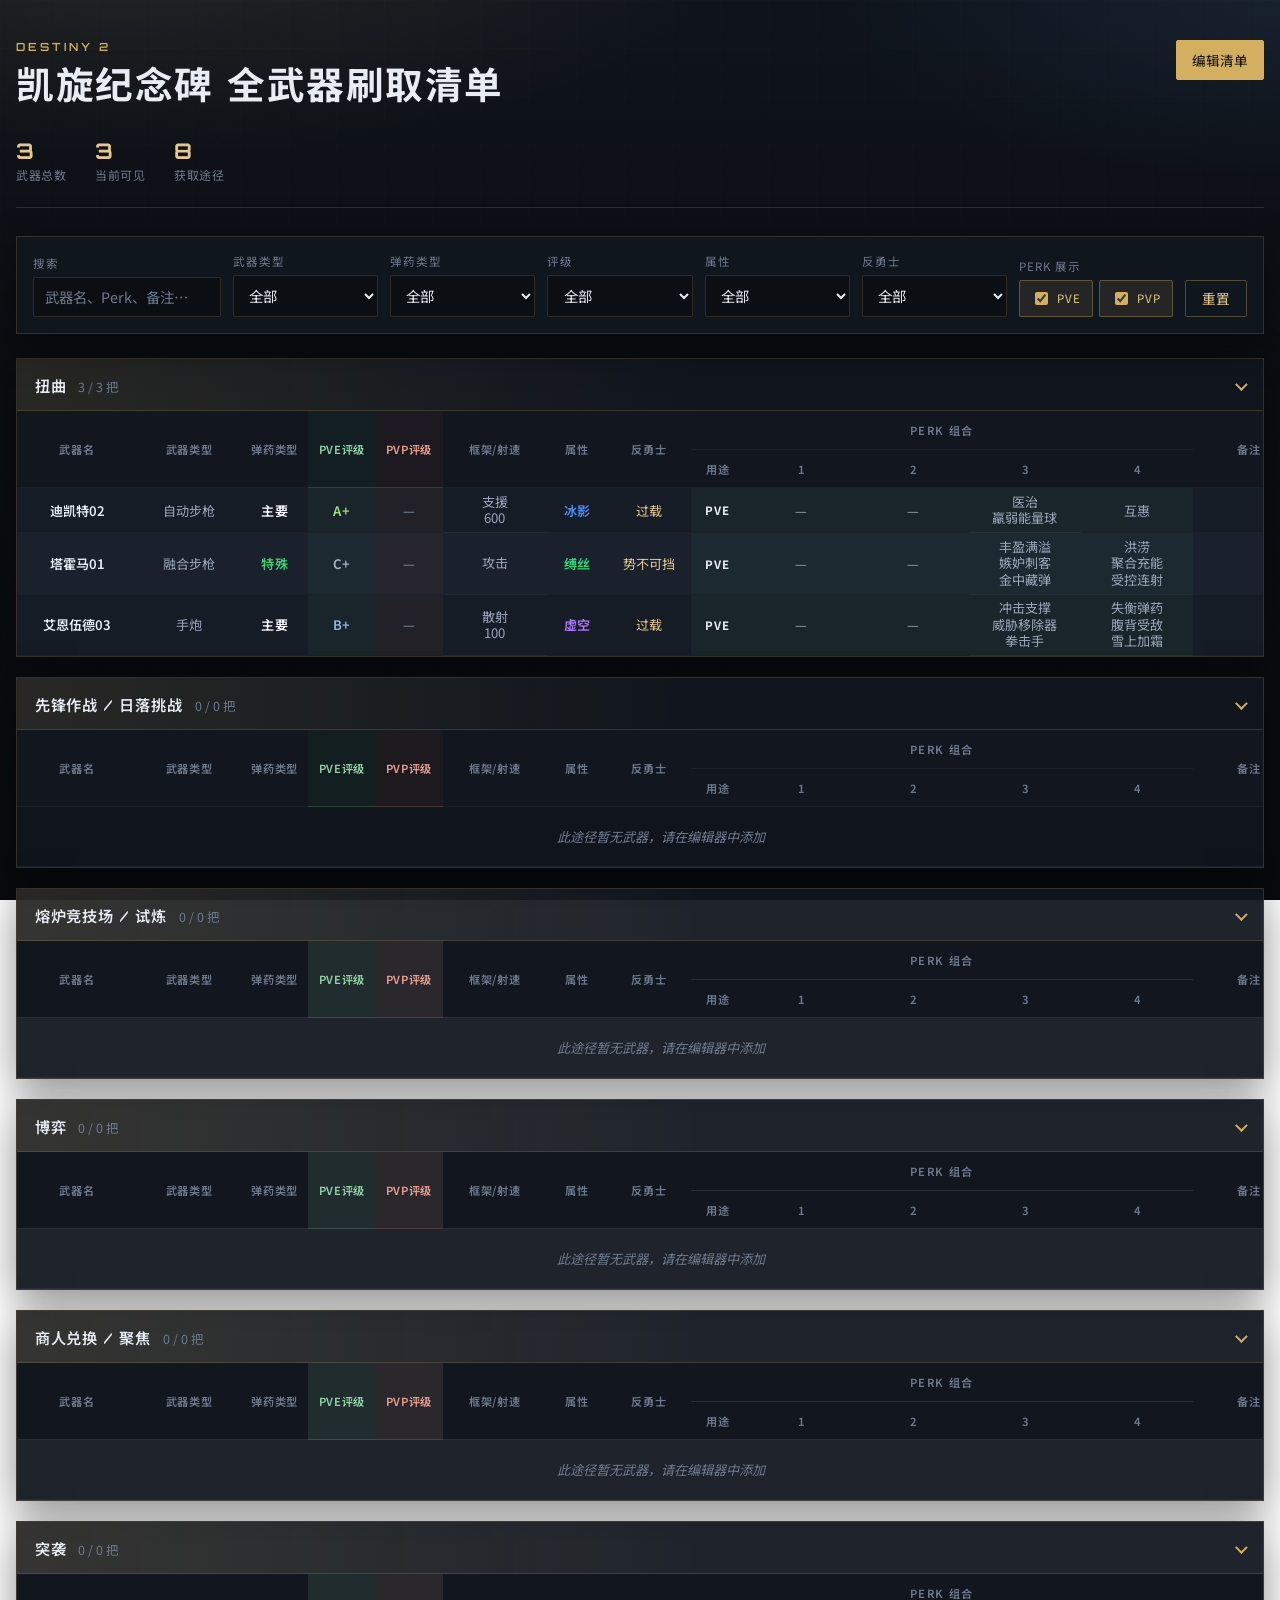
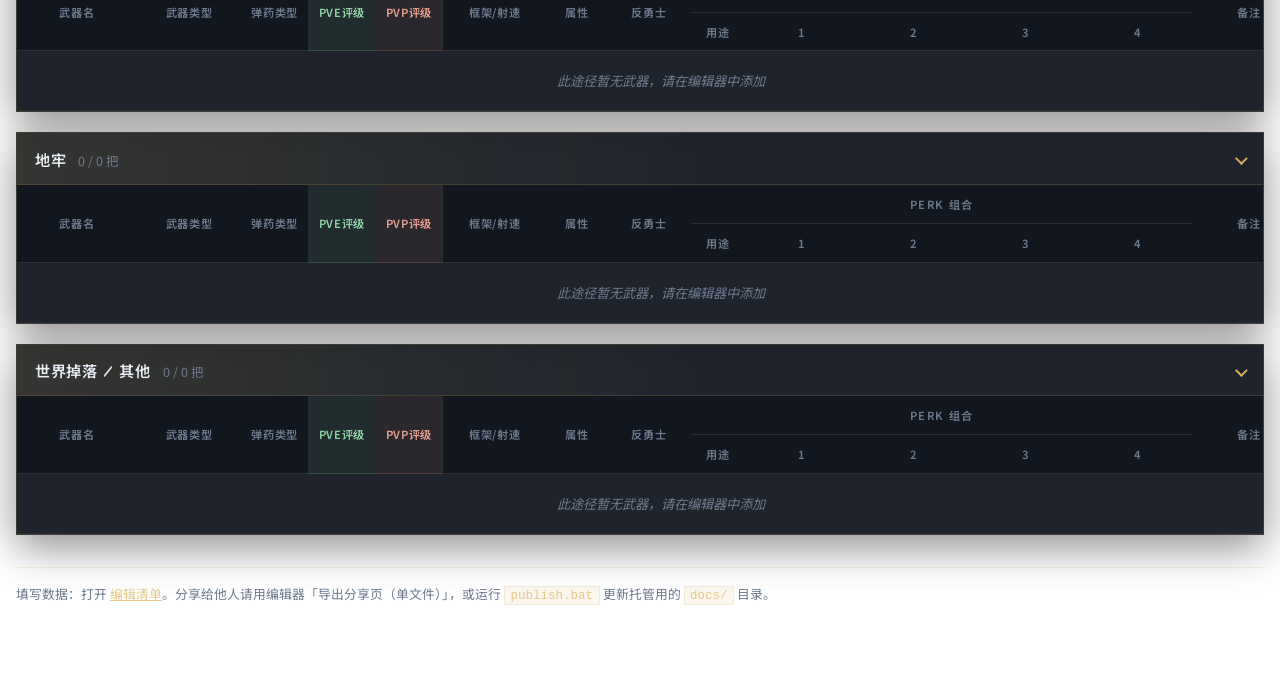
==== commit 6afe9c48: "Fix frame/perk line breaks and publish via docs for GitHub Pages" ====
--- a/index.html
+++ b/index.html
@@ -1,1681 +1,142 @@
 <!DOCTYPE html>
 <html lang="zh-CN">
-<head>
-  <meta charset="UTF-8" />
-  <meta name="viewport" content="width=device-width, initial-scale=1" />
-  <meta name="robots" content="noindex" />
-  <title>凯旋纪念碑 全武器刷取清单</title>
-  <link rel="preconnect" href="https://fonts.googleapis.com" />
-  <link rel="preconnect" href="https://fonts.gstatic.com" crossorigin />
-  <link href="https://fonts.googleapis.com/css2?family=Noto+Sans+SC:wght@400;500;600;700&family=Orbitron:wght@600;700&display=swap" rel="stylesheet" />
-  <style>
-:root {
-  --bg-deep: #0b0e12;
-  --bg-panel: #12171f;
-  --bg-row: #161c26;
-  --bg-row-alt: #1a212c;
-  --bg-hover: #222b38;
-  --line: rgba(212, 175, 95, 0.18);
-  --line-strong: rgba(212, 175, 95, 0.35);
-  --gold: #d4af5f;
-  --gold-soft: #e6c98a;
-  --text: #e8edf4;
-  --text-dim: #9aa6b8;
-  --text-mute: #6d7a8c;
-  --solar: #ff6b2c;
-  --arc: #79e0ff;
-  --void: #b07aff;
-  --stasis: #4d8fff;
-  --strand: #2fd67a;
-  --kinetic: #e4e8ef;
-  --ammo-primary: #f4f6fa;
-  --ammo-special: #3dce6e;
-  --ammo-heavy: #c48bff;
-  --s: #f0c14a;
-  --ap: #9be07a;
-  --a: #7dcf8a;
-  --bp: #8eb8e8;
-  --b: #7aa6d9;
-  --cp: #a8b4c4;
-  --c: #9aa6b8;
-  --d: #c48888;
-  --radius: 2px;
-  --shadow: 0 12px 40px rgba(0, 0, 0, 0.45);
-  --font-display: "Orbitron", "Noto Sans SC", sans-serif;
-  --font-body: "Noto Sans SC", "Segoe UI", sans-serif;
-}
+  <head>
+    <meta charset="UTF-8" />
+    <meta name="viewport" content="width=device-width, initial-scale=1" />
+    <title>Destiny 2 · 本赛季武器清单</title>
+    <link rel="preconnect" href="https://fonts.googleapis.com" />
+    <link rel="preconnect" href="https://fonts.gstatic.com" crossorigin />
+    <link
+      href="https://fonts.googleapis.com/css2?family=Noto+Sans+SC:wght@400;500;600;700&family=Orbitron:wght@600;700&display=swap"
+      rel="stylesheet"
+    />
+    <link rel="stylesheet" href="styles.css" />
+  </head>
+  <body>
+    <div class="bg-grid" aria-hidden="true"></div>
 
-*,
-*::before,
-*::after {
-  box-sizing: border-box;
-}
+    <div class="page">
+      <header class="hero">
+        <div class="hero-top">
+          <div>
+            <p class="hero-kicker">Destiny 2</p>
+            <h1 id="season-title">本赛季可获取武器清单</h1>
+            <p class="hero-note" id="season-note"></p>
+          </div>
+          <nav class="nav-links">
+            <a class="nav-link nav-link-primary" href="editor.html">编辑清单</a>
+          </nav>
+        </div>
+        <div class="stats">
+          <div class="stat">
+            <span class="stat-value" id="count-total">0</span>
+            <span class="stat-label">武器总数</span>
+          </div>
+          <div class="stat">
+            <span class="stat-value" id="count-visible">0</span>
+            <span class="stat-label">当前可见</span>
+          </div>
+          <div class="stat">
+            <span class="stat-value" id="count-sections">0</span>
+            <span class="stat-label">获取途径</span>
+          </div>
+        </div>
+      </header>
 
-html {
-  scroll-behavior: smooth;
-}
+      <div id="draft-banner" class="status-bar status-info" hidden>
+        正在显示本机编辑草稿（尚未导出到 data.js）。其他人打开文件夹时仍看到文件里的旧数据；编辑后请导出并覆盖
+        <code>data.js</code>。
+      </div>
 
-body {
-  margin: 0;
-  min-height: 100vh;
-  font-family: var(--font-body);
-  color: var(--text);
-  background:
-    radial-gradient(ellipse 90% 50% at 10% -10%, rgba(212, 175, 95, 0.12), transparent 55%),
-    radial-gradient(ellipse 70% 40% at 100% 0%, rgba(60, 90, 130, 0.18), transparent 50%),
-    linear-gradient(180deg, #0f141c 0%, var(--bg-deep) 40%, #080a0e 100%);
-  background-attachment: fixed;
-}
-
-.bg-grid {
-  pointer-events: none;
-  position: fixed;
-  inset: 0;
-  background-image:
-    linear-gradient(rgba(212, 175, 95, 0.03) 1px, transparent 1px),
-    linear-gradient(90deg, rgba(212, 175, 95, 0.03) 1px, transparent 1px);
-  background-size: 48px 48px;
-  mask-image: linear-gradient(180deg, rgba(0, 0, 0, 0.5), transparent 85%);
-  z-index: 0;
-}
-
-.page {
-  position: relative;
-  z-index: 1;
-  width: min(1480px, calc(100% - 2rem));
-  margin: 0 auto;
-  padding: 2.5rem 0 4rem;
-}
-
-/* —— Header —— */
-.hero {
-  margin-bottom: 1.75rem;
-  padding-bottom: 1.5rem;
-  border-bottom: 1px solid var(--line);
-}
-
-.hero-kicker {
-  margin: 0 0 0.5rem;
-  font-family: var(--font-display);
-  font-size: 0.7rem;
-  font-weight: 600;
-  letter-spacing: 0.28em;
-  text-transform: uppercase;
-  color: var(--gold);
-}
-
-.hero h1 {
-  margin: 0 0 0.6rem;
-  font-family: var(--font-display);
-  font-size: clamp(1.6rem, 3.5vw, 2.35rem);
-  font-weight: 700;
-  letter-spacing: 0.04em;
-  line-height: 1.2;
-  color: var(--text);
-}
-
-.hero-note {
-  margin: 0;
-  max-width: 42rem;
-  font-size: 0.95rem;
-  line-height: 1.6;
-  color: var(--text-dim);
-}
-
-.stats {
-  display: flex;
-  flex-wrap: wrap;
-  gap: 1.25rem 1.75rem;
-  margin-top: 1.25rem;
-}
-
-.stat {
-  display: flex;
-  flex-direction: column;
-  gap: 0.15rem;
-}
-
-.stat-value {
-  font-family: var(--font-display);
-  font-size: 1.35rem;
-  font-weight: 700;
-  color: var(--gold-soft);
-}
-
-.stat-label {
-  font-size: 0.75rem;
-  letter-spacing: 0.06em;
-  color: var(--text-mute);
-}
-
-/* —— Toolbar —— */
-.toolbar {
-  display: grid;
-  gap: 0.75rem;
-  margin-bottom: 1.5rem;
-  padding: 1rem;
-  background: color-mix(in srgb, var(--bg-panel) 92%, transparent);
-  border: 1px solid var(--line);
-  box-shadow: var(--shadow);
-  backdrop-filter: blur(8px);
-}
-
-@media (min-width: 900px) {
-  .toolbar {
-    grid-template-columns: 1.1fr repeat(5, minmax(0, 0.85fr)) auto auto;
-    align-items: end;
-  }
-}
-
-.field {
-  display: flex;
-  flex-direction: column;
-  gap: 0.35rem;
-}
-
-.field label {
-  font-size: 0.72rem;
-  letter-spacing: 0.08em;
-  text-transform: uppercase;
-  color: var(--text-mute);
-}
-
-.field input,
-.field select {
-  width: 100%;
-  padding: 0.55rem 0.7rem;
-  font: inherit;
-  font-size: 0.9rem;
-  color: var(--text);
-  background: var(--bg-deep);
-  border: 1px solid var(--line);
-  border-radius: var(--radius);
-  outline: none;
-  transition: border-color 0.15s ease;
-}
-
-.field input:focus,
-.field select:focus {
-  border-color: var(--line-strong);
-}
-
-.field input::placeholder {
-  color: var(--text-mute);
-}
-
-.btn-reset {
-  height: 2.35rem;
-  padding: 0 1rem;
-  font: inherit;
-  font-size: 0.85rem;
-  color: var(--gold-soft);
-  background: transparent;
-  border: 1px solid var(--line-strong);
-  border-radius: var(--radius);
-  cursor: pointer;
-  transition: background 0.15s ease, color 0.15s ease;
-}
-
-.btn-reset:hover {
-  color: var(--bg-deep);
-  background: var(--gold);
-}
-
-/* —— Sections —— */
-.sections {
-  display: flex;
-  flex-direction: column;
-  gap: 1.25rem;
-}
-
-.section {
-  border: 1px solid var(--line);
-  background: color-mix(in srgb, var(--bg-panel) 94%, transparent);
-  box-shadow: var(--shadow);
-  overflow: clip;
-}
-
-.section-header {
-  display: flex;
-  align-items: center;
-  justify-content: space-between;
-  gap: 1rem;
-  width: 100%;
-  padding: 0.9rem 1.1rem;
-  font: inherit;
-  text-align: left;
-  color: var(--text);
-  background: linear-gradient(90deg, rgba(212, 175, 95, 0.12), transparent 55%);
-  border: 0;
-  border-bottom: 1px solid var(--line);
-  cursor: pointer;
-}
-
-.section-header:hover {
-  background: linear-gradient(90deg, rgba(212, 175, 95, 0.18), transparent 60%);
-}
-
-.section-title {
-  display: flex;
-  align-items: baseline;
-  gap: 0.75rem;
-  min-width: 0;
-}
-
-.section-title h2 {
-  margin: 0;
-  font-family: var(--font-display);
-  font-size: 0.95rem;
-  font-weight: 600;
-  letter-spacing: 0.06em;
-}
-
-.section-count {
-  font-size: 0.78rem;
-  color: var(--text-mute);
-  white-space: nowrap;
-}
-
-.section-chevron {
-  flex-shrink: 0;
-  width: 0.55rem;
-  height: 0.55rem;
-  border-right: 2px solid var(--gold);
-  border-bottom: 2px solid var(--gold);
-  transform: rotate(45deg);
-  transition: transform 0.2s ease;
-}
-
-.section.collapsed .section-chevron {
-  transform: rotate(-45deg);
-}
-
-.section.collapsed .section-body {
-  display: none;
-}
-
-.table-wrap {
-  overflow-x: auto;
-}
-
-table,
-.weapon-table {
-  width: 100%;
-  min-width: 1100px;
-  table-layout: fixed;
-  border-collapse: collapse;
-  font-size: 0.82rem;
-}
-
-.weapon-table col.col-name { width: 7.5rem; }
-.weapon-table col.col-type { width: 6.5rem; }
-.weapon-table col.col-ammo { width: 4.2rem; }
-.weapon-table col.col-rating { width: 4.2rem; }
-.weapon-table col.col-frame { width: 6.5rem; }
-.weapon-table col.col-element { width: 3.8rem; }
-.weapon-table col.col-champ { width: 5.2rem; }
-.weapon-table col.col-mode { width: 3.4rem; }
-.weapon-table col.col-perk { width: 7rem; }
-.weapon-table col.col-note { width: 7rem; }
-
-th,
-td {
-  box-sizing: border-box;
-  height: 2.75rem;
-  max-height: 2.75rem;
-  padding: 0 0.45rem;
-  text-align: center;
-  vertical-align: middle;
-  border-bottom: 1px solid rgba(255, 255, 255, 0.05);
-  overflow: hidden;
-  text-overflow: ellipsis;
-  white-space: nowrap;
-}
-
-th {
-  position: sticky;
-  top: 0;
-  z-index: 1;
-  height: 2.4rem;
-  max-height: 2.4rem;
-  font-size: 0.7rem;
-  font-weight: 600;
-  letter-spacing: 0.06em;
-  text-transform: uppercase;
-  color: var(--text-mute);
-  background: var(--bg-panel);
-}
-
-tbody tr.weapon-row.row-a {
-  background: var(--bg-row);
-}
-
-tbody tr.weapon-row.row-b {
-  background: var(--bg-row-alt);
-}
-
-tbody tr.weapon-row:hover {
-  background: var(--bg-hover);
-}
-
-.name-cell {
-  font-weight: 600;
-  color: var(--text);
-}
-
-.note-cell {
-  color: var(--text-dim);
-}
-
-.perk-cell {
-  color: var(--text-dim);
-}
-
-.mode-tag-cell {
-  font-size: 0.72rem;
-  font-weight: 700;
-  letter-spacing: 0.08em;
-}
-
-.th-pve,
-.cell-pve {
-  background: rgba(61, 140, 90, 0.08);
-}
-
-.th-pvp,
-.cell-pvp {
-  background: rgba(180, 90, 70, 0.08);
-}
-
-th.th-group {
-  text-align: center;
-  letter-spacing: 0.12em;
-}
-
-th.th-pve {
-  color: #8fd4a4;
-  border-bottom-color: rgba(125, 207, 138, 0.25);
-}
-
-th.th-pvp {
-  color: #e8a090;
-  border-bottom-color: rgba(232, 140, 110, 0.25);
-}
-
-.frame-cell {
-  color: var(--text-dim);
-}
-
-/* —— Tints (no boxes) —— */
-.tint {
-  font-weight: 600;
-  letter-spacing: 0.03em;
-}
-
-.rating-S { color: var(--s); }
-.rating-Ap { color: var(--ap); }
-.rating-A { color: var(--a); }
-.rating-Bp { color: var(--bp); }
-.rating-B { color: var(--b); }
-.rating-Cp { color: var(--cp); }
-.rating-C { color: var(--c); }
-.rating-D { color: var(--d); }
-.rating-empty { color: var(--text-mute); }
-
-.el-动能 { color: var(--kinetic); }
-.el-烈日 { color: var(--solar); }
-.el-电弧 { color: var(--arc); }
-.el-虚空 { color: var(--void); }
-.el-冰影 { color: var(--stasis); }
-.el-缚丝 { color: var(--strand); }
-
-.ammo-主要 { color: var(--ammo-primary); }
-.ammo-特殊 { color: var(--ammo-special); }
-.ammo-威能 { color: var(--ammo-heavy); }
-
-.type-cell {
-  color: var(--text-dim);
-}
-
-.champ {
-  color: var(--gold-soft);
-  font-size: 0.82rem;
-}
-
-.toggle-group {
-  display: flex;
-  gap: 0.4rem;
-  height: 2.35rem;
-  align-items: center;
-}
-
-.toggle-chip {
-  display: inline-flex;
-  align-items: center;
-  gap: 0.35rem;
-  height: 2.35rem;
-  padding: 0 0.7rem;
-  font-size: 0.82rem;
-  color: var(--text-dim);
-  background: var(--bg-deep);
-  border: 1px solid var(--line);
-  border-radius: var(--radius);
-  cursor: pointer;
-  user-select: none;
-}
-
-.toggle-chip:has(input:checked) {
-  color: var(--gold-soft);
-  border-color: var(--line-strong);
-  background: rgba(212, 175, 95, 0.1);
-}
-
-.toggle-chip input {
-  accent-color: var(--gold);
-}
-
-.empty-row td {
-  height: auto;
-  max-height: none;
-  padding: 1.25rem;
-  text-align: center;
-  color: var(--text-mute);
-  font-style: italic;
-  white-space: normal;
-}
-
-.no-results {
-  margin-top: 1.5rem;
-  padding: 2rem;
-  text-align: center;
-  color: var(--text-mute);
-  border: 1px dashed var(--line);
-}
-
-.footer-hint {
-  margin-top: 2rem;
-  padding-top: 1rem;
-  border-top: 1px solid var(--line);
-  font-size: 0.8rem;
-  line-height: 1.6;
-  color: var(--text-mute);
-}
-
-.footer-hint code {
-  padding: 0.1rem 0.35rem;
-  font-size: 0.78rem;
-  color: var(--gold-soft);
-  background: rgba(212, 175, 95, 0.1);
-  border: 1px solid var(--line);
-}
-
-@media (max-width: 719px) {
-  .page {
-    width: calc(100% - 1.25rem);
-    padding-top: 1.5rem;
-  }
-
-  th,
-  td {
-    padding: 0.55rem 0.65rem;
-  }
-
-  .note-cell {
-    max-width: 12rem;
-  }
-}
-
-/* —— Shared nav / status —— */
-.hero-top {
-  display: flex;
-  align-items: flex-start;
-  justify-content: space-between;
-  gap: 1rem;
-  flex-wrap: wrap;
-}
-
-.hero-compact {
-  margin-bottom: 1.1rem;
-  padding-bottom: 1.1rem;
-}
-
-.hero-compact h1 {
-  font-size: clamp(1.35rem, 3vw, 1.9rem);
-}
-
-.nav-links {
-  display: flex;
-  gap: 0.5rem;
-  flex-shrink: 0;
-}
-
-.nav-link {
-  display: inline-flex;
-  align-items: center;
-  padding: 0.55rem 0.95rem;
-  font-size: 0.85rem;
-  color: var(--gold-soft);
-  text-decoration: none;
-  border: 1px solid var(--line-strong);
-  border-radius: var(--radius);
-  transition: background 0.15s ease, color 0.15s ease;
-}
-
-.nav-link:hover,
-.nav-link-primary {
-  color: var(--bg-deep);
-  background: var(--gold);
-  border-color: var(--gold);
-}
-
-.nav-link-primary:hover {
-  background: var(--gold-soft);
-}
-
-.status-bar {
-  margin-bottom: 1rem;
-  padding: 0.75rem 1rem;
-  font-size: 0.85rem;
-  line-height: 1.5;
-  border: 1px solid var(--line);
-  background: rgba(212, 175, 95, 0.08);
-  color: var(--text-dim);
-}
-
-.status-bar code {
-  padding: 0.05rem 0.3rem;
-  color: var(--gold-soft);
-  background: rgba(212, 175, 95, 0.1);
-  border: 1px solid var(--line);
-}
-
-.status-ok {
-  border-color: rgba(125, 207, 138, 0.35);
-  background: rgba(125, 207, 138, 0.08);
-}
-
-.status-error {
-  border-color: rgba(232, 110, 90, 0.4);
-  background: rgba(232, 110, 90, 0.1);
-  color: #f0b4a8;
-}
-
-.status-info {
-  border-color: rgba(122, 166, 217, 0.35);
-  background: rgba(122, 166, 217, 0.08);
-}
-
-.footer-hint a {
-  color: var(--gold-soft);
-}
-
-/* —— Editor —— */
-.page-wide {
-  width: min(1680px, calc(100% - 2rem));
-}
-
-.meta-panel {
-  display: grid;
-  gap: 0.75rem;
-  margin-bottom: 1rem;
-  padding: 1rem;
-  background: color-mix(in srgb, var(--bg-panel) 92%, transparent);
-  border: 1px solid var(--line);
-}
-
-@media (min-width: 800px) {
-  .meta-panel {
-    grid-template-columns: minmax(220px, 1fr) 2fr;
-  }
-}
-
-.field-grow {
-  min-width: 0;
-}
-
-.editor-actions {
-  display: flex;
-  flex-wrap: wrap;
-  align-items: center;
-  gap: 0.6rem;
-  margin-bottom: 1.25rem;
-}
-
-.btn-primary,
-.btn-secondary,
-.btn-ghost,
-.btn-file {
-  display: inline-flex;
-  align-items: center;
-  justify-content: center;
-  height: 2.35rem;
-  padding: 0 0.95rem;
-  font: inherit;
-  font-size: 0.85rem;
-  border-radius: var(--radius);
-  cursor: pointer;
-  transition: background 0.15s ease, color 0.15s ease, border-color 0.15s ease;
-}
-
-.btn-primary {
-  color: var(--bg-deep);
-  background: var(--gold);
-  border: 1px solid var(--gold);
-}
-
-.btn-primary:hover {
-  background: var(--gold-soft);
-}
-
-.btn-secondary,
-.btn-file {
-  color: var(--gold-soft);
-  background: transparent;
-  border: 1px solid var(--line-strong);
-}
-
-.btn-secondary:hover,
-.btn-file:hover {
-  color: var(--bg-deep);
-  background: var(--gold);
-}
-
-.btn-ghost {
-  color: var(--text-dim);
-  background: transparent;
-  border: 1px solid var(--line);
-}
-
-.btn-ghost:hover {
-  color: var(--text);
-  border-color: var(--line-strong);
-}
-
-.btn-primary.sm,
-.btn-secondary.sm,
-.btn-ghost.sm {
-  height: 2rem;
-  padding: 0 0.7rem;
-  font-size: 0.8rem;
-}
-
-.danger-text {
-  color: #e89a8c !important;
-}
-
-.save-hint {
-  margin-left: auto;
-  font-size: 0.8rem;
-  color: var(--text-mute);
-}
-
-.save-hint.is-dirty {
-  color: var(--gold-soft);
-}
-
-.editor-section {
-  margin-bottom: 0;
-}
-
-.editor-section-head {
-  display: flex;
-  flex-wrap: wrap;
-  align-items: center;
-  justify-content: space-between;
-  gap: 0.75rem;
-  padding: 0.85rem 1rem;
-  background: linear-gradient(90deg, rgba(212, 175, 95, 0.12), transparent 55%);
-  border-bottom: 1px solid var(--line);
-}
-
-.editor-section-title-wrap {
-  display: flex;
-  align-items: center;
-  gap: 0.75rem;
-  min-width: 0;
-  flex: 1;
-}
-
-.section-title-input {
-  min-width: 0;
-  flex: 1;
-  max-width: 28rem;
-  padding: 0.4rem 0.55rem;
-  font-family: var(--font-display);
-  font-size: 0.92rem;
-  font-weight: 600;
-  letter-spacing: 0.04em;
-  color: var(--text);
-  background: var(--bg-deep);
-  border: 1px solid var(--line);
-  border-radius: var(--radius);
-}
-
-.section-title-input:focus {
-  outline: none;
-  border-color: var(--line-strong);
-}
-
-.editor-section-tools {
-  display: flex;
-  flex-wrap: wrap;
-  gap: 0.4rem;
-}
-
-.editor-section-foot {
-  padding: 0.75rem 1rem;
-  border-top: 1px solid rgba(255, 255, 255, 0.04);
-}
-
-.editor-table {
-  font-size: 0.82rem;
-}
-
-.editor-table th {
-  position: static;
-}
-
-.editor-table td {
-  padding: 0.35rem 0.4rem;
-  vertical-align: middle;
-}
-
-.editor-table input,
-.editor-table select {
-  width: 100%;
-  min-width: 0;
-  padding: 0.4rem 0.45rem;
-  font: inherit;
-  font-size: 0.82rem;
-  color: var(--text);
-  background: var(--bg-deep);
-  border: 1px solid transparent;
-  border-radius: var(--radius);
-}
-
-.editor-table input:hover,
-.editor-table select:hover {
-  border-color: var(--line);
-}
-
-.editor-table input:focus,
-.editor-table select:focus {
-  outline: none;
-  border-color: var(--line-strong);
-  background: #0e1218;
-}
-
-.editor-table .col-show {
-  width: 3.2rem;
-  text-align: center;
-}
-
-.editor-table .col-show input[type="checkbox"] {
-  width: auto;
-  min-width: 0;
-  accent-color: var(--gold);
-  cursor: pointer;
-}
-
-.editor-table select.el-select,
-.editor-table select.ammo-select {
-  font-weight: 600;
-}
-
-.editor-table .col-actions {
-  width: 6.2rem;
-  white-space: nowrap;
-}
-
-.icon-btn {
-  width: 1.7rem;
-  height: 1.7rem;
-  margin-right: 0.15rem;
-  padding: 0;
-  font: inherit;
-  font-size: 0.85rem;
-  line-height: 1;
-  color: var(--text-dim);
-  background: transparent;
-  border: 1px solid var(--line);
-  border-radius: var(--radius);
-  cursor: pointer;
-}
-
-.icon-btn:hover {
-  color: var(--text);
-  border-color: var(--line-strong);
-}
-
-.icon-btn.danger:hover {
-  color: #f0b4a8;
-  border-color: rgba(232, 110, 90, 0.5);
-}
-
-.empty-editor-row td {
-  padding: 1rem !important;
-  text-align: center;
-  color: var(--text-mute);
-  font-style: italic;
-}
-
-@media (max-width: 719px) {
-  .page-wide {
-    width: calc(100% - 1.25rem);
-  }
-
-  .save-hint {
-    margin-left: 0;
-    width: 100%;
-  }
-
-  .editor-table .col-actions {
-    width: auto;
-  }
-}
-
-  </style>
-</head>
-<body>
-  <div class="bg-grid" aria-hidden="true"></div>
-  <div class="page">
-    <header class="hero">
-      <div class="hero-top">
-        <div>
-          <p class="hero-kicker">Destiny 2 · 只读分享</p>
-          <h1 id="season-title">本赛季可获取武器清单</h1>
-          <p class="hero-note" id="season-note"></p>
+      <div class="toolbar">
+        <div class="field">
+          <label for="search">搜索</label>
+          <input
+            id="search"
+            type="search"
+            placeholder="武器名、Perk、备注…"
+            autocomplete="off"
+          />
+        </div>
+        <div class="field">
+          <label for="filter-type">武器类型</label>
+          <select id="filter-type">
+            <option value="">全部</option>
+          </select>
+        </div>
+        <div class="field">
+          <label for="filter-ammo">弹药类型</label>
+          <select id="filter-ammo">
+            <option value="">全部</option>
+            <option value="主要">主要</option>
+            <option value="特殊">特殊</option>
+            <option value="威能">威能</option>
+          </select>
+        </div>
+        <div class="field">
+          <label for="filter-rating">评级</label>
+          <select id="filter-rating">
+            <option value="">全部</option>
+            <option value="S">S</option>
+            <option value="A+">A+</option>
+            <option value="A">A</option>
+            <option value="B+">B+</option>
+            <option value="B">B</option>
+            <option value="C+">C+</option>
+            <option value="C">C</option>
+            <option value="D">D</option>
+          </select>
+        </div>
+        <div class="field">
+          <label for="filter-element">属性</label>
+          <select id="filter-element">
+            <option value="">全部</option>
+            <option value="动能">动能</option>
+            <option value="烈日">烈日</option>
+            <option value="电弧">电弧</option>
+            <option value="虚空">虚空</option>
+            <option value="冰影">冰影</option>
+            <option value="缚丝">缚丝</option>
+          </select>
+        </div>
+        <div class="field">
+          <label for="filter-champ">反勇士</label>
+          <select id="filter-champ">
+            <option value="">全部</option>
+            <option value="势不可挡">势不可挡</option>
+            <option value="屏障">屏障</option>
+            <option value="过载">过载</option>
+          </select>
+        </div>
+        <div class="field">
+          <label>Perk 展示</label>
+          <div class="toggle-group">
+            <label class="toggle-chip">
+              <input type="checkbox" id="view-show-pve" checked />
+              PVE
+            </label>
+            <label class="toggle-chip">
+              <input type="checkbox" id="view-show-pvp" checked />
+              PVP
+            </label>
+          </div>
+        </div>
+        <div class="field">
+          <label>&nbsp;</label>
+          <button type="button" class="btn-reset" id="reset-filters">重置</button>
         </div>
       </div>
-      <div class="stats">
-        <div class="stat">
-          <span class="stat-value" id="count-total">0</span>
-          <span class="stat-label">武器总数</span>
-        </div>
-        <div class="stat">
-          <span class="stat-value" id="count-visible">0</span>
-          <span class="stat-label">当前可见</span>
-        </div>
-        <div class="stat">
-          <span class="stat-value" id="count-sections">0</span>
-          <span class="stat-label">获取途径</span>
-        </div>
-      </div>
-    </header>
 
-    <div class="toolbar">
-      <div class="field">
-        <label for="search">搜索</label>
-        <input id="search" type="search" placeholder="武器名、Perk、备注…" autocomplete="off" />
-      </div>
-      <div class="field">
-        <label for="filter-type">武器类型</label>
-        <select id="filter-type"><option value="">全部</option></select>
-      </div>
-      <div class="field">
-        <label for="filter-ammo">弹药类型</label>
-        <select id="filter-ammo">
-          <option value="">全部</option>
-          <option value="主要">主要</option>
-          <option value="特殊">特殊</option>
-          <option value="威能">威能</option>
-        </select>
-      </div>
-      <div class="field">
-        <label for="filter-rating">评级</label>
-        <select id="filter-rating">
-          <option value="">全部</option>
-          <option value="S">S</option>
-          <option value="A+">A+</option>
-          <option value="A">A</option>
-          <option value="B+">B+</option>
-          <option value="B">B</option>
-          <option value="C+">C+</option>
-          <option value="C">C</option>
-          <option value="D">D</option>
-        </select>
-      </div>
-      <div class="field">
-        <label for="filter-element">属性</label>
-        <select id="filter-element">
-          <option value="">全部</option>
-          <option value="动能">动能</option>
-          <option value="烈日">烈日</option>
-          <option value="电弧">电弧</option>
-          <option value="虚空">虚空</option>
-          <option value="冰影">冰影</option>
-          <option value="缚丝">缚丝</option>
-        </select>
-      </div>
-      <div class="field">
-        <label for="filter-champ">反勇士</label>
-        <select id="filter-champ">
-          <option value="">全部</option>
-          <option value="势不可挡">势不可挡</option>
-          <option value="屏障">屏障</option>
-          <option value="过载">过载</option>
-        </select>
-      </div>
-      <div class="field">
-        <label>Perk 展示</label>
-        <div class="toggle-group">
-          <label class="toggle-chip"><input type="checkbox" id="view-show-pve" checked /> PVE</label>
-          <label class="toggle-chip"><input type="checkbox" id="view-show-pvp" checked /> PVP</label>
-        </div>
-      </div>
-      <div class="field">
-        <label>&nbsp;</label>
-        <button type="button" class="btn-reset" id="reset-filters">重置</button>
-      </div>
+      <main id="app"></main>
+
+      <p class="footer-hint">
+        填写数据：打开 <a href="editor.html">编辑清单</a>。分享给他人请用编辑器「导出分享页（单文件）」，或运行
+        <code>publish.bat</code> 更新托管用的 <code>docs/</code> 目录。
+      </p>
     </div>
 
-    <main id="app"></main>
-
-    <p class="footer-hint">
-      这是只读分享页，数据为导出时的快照，无法在此修改。若需更新内容，请由维护者重新导出后替换本文件或重新上传托管。
-    </p>
-  </div>
-
-  <script>const D2_SHARE_READONLY = true;
-const WEAPON_DATA = {
-  "seasonTitle": "凯旋纪念碑 全武器刷取清单",
-  "seasonNote": "",
-  "sections": [
-    {
-      "id": "seasonal",
-      "title": "扭曲",
-      "weapons": [
-        {
-          "name": "迪凯特02",
-          "weaponType": "自动步枪",
-          "ammoType": "主要",
-          "ratingPve": "S",
-          "ratingPvp": "C",
-          "frame": "支援 · 600",
-          "element": "冰影",
-          "antiChamp": "势不可挡",
-          "showPvePerk": true,
-          "showPvpPerk": false,
-          "perk3Pve": "医治/羸弱能量球",
-          "perk4Pve": "互惠",
-          "perk1Pvp": "",
-          "perk2Pvp": "",
-          "perk3Pvp": "",
-          "perk4Pvp": "",
-          "note": ""
-        }
-      ]
-    },
-    {
-      "id": "vanguard",
-      "title": "先锋作战 / 日落挑战",
-      "weapons": []
-    },
-    {
-      "id": "crucible",
-      "title": "熔炉竞技场 / 试炼",
-      "weapons": []
-    },
-    {
-      "id": "gambit",
-      "title": "博弈",
-      "weapons": []
-    },
-    {
-      "id": "vendor",
-      "title": "商人兑换 / 聚焦",
-      "weapons": []
-    },
-    {
-      "id": "raid",
-      "title": "突袭",
-      "weapons": []
-    },
-    {
-      "id": "dungeon",
-      "title": "地牢",
-      "weapons": []
-    },
-    {
-      "id": "world",
-      "title": "世界掉落 / 其他",
-      "weapons": []
-    }
-  ]
-};</script>
-  <script>/** 本地草稿：编辑页写入，清单页优先读取 */
-const D2_STORAGE_KEY = "d2-weapon-list-draft";
-
-function cloneData(data) {
-  return JSON.parse(JSON.stringify(data));
-}
-
-function loadWeaponData() {
-  if (typeof D2_SHARE_READONLY !== "undefined" && D2_SHARE_READONLY) {
-    return { data: normalizeWeaponData(WEAPON_DATA), fromDraft: false };
-  }
-  try {
-    const raw = localStorage.getItem(D2_STORAGE_KEY);
-    if (raw) {
-      const parsed = JSON.parse(raw);
-      if (parsed && Array.isArray(parsed.sections)) {
-        return { data: normalizeWeaponData(parsed), fromDraft: true };
-      }
-    }
-  } catch (_) {
-    /* ignore corrupt draft */
-  }
-  return { data: normalizeWeaponData(WEAPON_DATA), fromDraft: false };
-}
-
-function saveWeaponDraft(data) {
-  localStorage.setItem(D2_STORAGE_KEY, JSON.stringify(data));
-}
-
-function clearWeaponDraft() {
-  localStorage.removeItem(D2_STORAGE_KEY);
-}
-
-function buildDataJs(data) {
-  const payload = JSON.stringify(data, null, 2);
-  return `/**
- * ============================================================
- *  Destiny 2 本赛季武器清单 — 数据填写文件
- * ============================================================
- *  推荐用 editor.html 可视化编辑后「导出 data.js」覆盖本文件。
- *  每把武器可分别填写 PVE / PVP 评级与 Perk 组合。
- * ============================================================
- */
-
-const WEAPON_DATA = ${payload};
-`;
-}
-
-function downloadDataJs(data) {
-  const blob = new Blob([buildDataJs(data)], {
-    type: "text/javascript;charset=utf-8",
-  });
-  const url = URL.createObjectURL(blob);
-  const a = document.createElement("a");
-  a.href = url;
-  a.download = "data.js";
-  a.click();
-  URL.revokeObjectURL(url);
-}
-
-function emptyWeapon() {
-  return {
-    name: "",
-    weaponType: "",
-    ammoType: "",
-    ratingPve: "",
-    ratingPvp: "",
-    frame: "",
-    element: "",
-    antiChamp: "",
-    showPvePerk: true,
-    showPvpPerk: true,
-    perk3Pve: "",
-    perk4Pve: "",
-    perk1Pvp: "",
-    perk2Pvp: "",
-    perk3Pvp: "",
-    perk4Pvp: "",
-    note: "",
-  };
-}
-
-const WEAPON_TYPES = [
-  "自动步枪",
-  "微型冲锋枪",
-  "手枪",
-  "手炮",
-  "脉冲步枪",
-  "弓箭",
-  "斥候步枪",
-  "霰弹枪",
-  "追踪步枪",
-  "融合步枪",
-  "狙击步枪",
-  "偃月",
-  "火箭发射器",
-  "线性融合步枪",
-  "战斗弓箭",
-  "榴弹发射器",
-  "机枪",
-  "刀剑",
-];
-
-const AMMO_TYPES = ["主要", "特殊", "威能"];
-
-const RATING_TIERS = ["S", "A+", "A", "B+", "B", "C+", "C", "D"];
-
-function ratingTierClass(rating) {
-  const raw = String(rating || "").trim().toUpperCase();
-  if (!raw) return "rating-empty";
-  const normalized = raw.replace(/\s+/g, "");
-  const map = {
-    S: "rating-S",
-    "A+": "rating-Ap",
-    A: "rating-A",
-    "B+": "rating-Bp",
-    B: "rating-B",
-    "C+": "rating-Cp",
-    C: "rating-C",
-    D: "rating-D",
-  };
-  return map[normalized] || "rating-empty";
-}
-
-/** 旧译名 → 当前译名（兼容已保存草稿） */
-const ELEMENT_ALIASES = {
-  太阳: "烈日",
-  弧光: "电弧",
-  冻结: "冰影",
-  源质: "缚丝",
-};
-
-const CHAMP_ALIASES = {
-  破障: "屏障",
-  压制: "势不可挡",
-};
-
-function normalizeElementName(element) {
-  if (!element) return "";
-  return ELEMENT_ALIASES[element] || element;
-}
-
-function normalizeChampName(value) {
-  if (!value || value === "无") return "";
-  const first = String(value)
-    .split(/[/、,，]/)
-    .map((part) => part.trim())
-    .filter(Boolean)[0];
-  if (!first || first === "无") return "";
-  return CHAMP_ALIASES[first] || first;
-}
-
-function hasRollContent(weapon, mode) {
-  const suffix = mode === "pvp" ? "Pvp" : "Pve";
-  if (mode === "pve") {
-    return Boolean(
-      weapon.ratingPve || weapon.perk3Pve || weapon.perk4Pve
-    );
-  }
-  return Boolean(
-    weapon[`rating${suffix}`] ||
-      weapon[`perk1${suffix}`] ||
-      weapon[`perk2${suffix}`] ||
-      weapon[`perk3${suffix}`] ||
-      weapon[`perk4${suffix}`]
-  );
-}
-
-function migrateLegacyWeapon(weapon) {
-  const next = { ...emptyWeapon(), ...weapon };
-
-  next.element = normalizeElementName(next.element);
-  next.antiChamp = normalizeChampName(next.antiChamp);
-
-  // 旧单套字段 → 迁到 PVE（仅保留 3/4）
-  if (weapon.rating && !weapon.ratingPve) next.ratingPve = weapon.rating;
-  if (weapon.perk3 && !weapon.perk3Pve) next.perk3Pve = weapon.perk3;
-  if (weapon.perk4 && !weapon.perk4Pve) next.perk4Pve = weapon.perk4;
-
-  if (typeof weapon.showPvePerk !== "boolean") next.showPvePerk = true;
-  if (typeof weapon.showPvpPerk !== "boolean") next.showPvpPerk = true;
-
-  delete next.rating;
-  delete next.perk1;
-  delete next.perk2;
-  delete next.perk3;
-  delete next.perk4;
-  delete next.perk1Pve;
-  delete next.perk2Pve;
-
-  return next;
-}
-
-function normalizeWeaponData(data) {
-  const next = cloneData(data);
-  delete next.showPvePerk;
-  delete next.showPvpPerk;
-  for (const section of next.sections || []) {
-    section.weapons = (section.weapons || []).map(migrateLegacyWeapon);
-  }
-  return next;
-}
-
-function makeSectionId(title) {
-  const base = String(title || "section")
-    .trim()
-    .toLowerCase()
-    .replace(/\s+/g, "-")
-    .replace(/[^\w\u4e00-\u9fff-]/g, "")
-    .slice(0, 24);
-  return `${base || "section"}-${Date.now().toString(36)}`;
-}
-</script>
-  <script>(function () {
-  const root = document.getElementById("app");
-  const searchInput = document.getElementById("search");
-  const typeFilter = document.getElementById("filter-type");
-  const ammoFilter = document.getElementById("filter-ammo");
-  const ratingFilter = document.getElementById("filter-rating");
-  const elementFilter = document.getElementById("filter-element");
-  const champFilter = document.getElementById("filter-champ");
-  const viewShowPve = document.getElementById("view-show-pve");
-  const viewShowPvp = document.getElementById("view-show-pvp");
-  const resetBtn = document.getElementById("reset-filters");
-  const countTotal = document.getElementById("count-total");
-  const countVisible = document.getElementById("count-visible");
-  const countSections = document.getElementById("count-sections");
-  const seasonTitle = document.getElementById("season-title");
-  const seasonNote = document.getElementById("season-note");
-  const draftBanner = document.getElementById("draft-banner");
-
-  const loaded = loadWeaponData();
-  const DATA = loaded.data;
-
-  if (!DATA || !Array.isArray(DATA.sections)) {
-    root.innerHTML =
-      '<p class="no-results">未找到数据。请确认 <code>data.js</code> 已正确加载。</p>';
-    return;
-  }
-
-  if (draftBanner) {
-    draftBanner.hidden = !loaded.fromDraft;
-  }
-
-  seasonTitle.textContent = DATA.seasonTitle || "Destiny 2 武器清单";
-  seasonNote.textContent = DATA.seasonNote || "";
-
-  const totalWeapons = DATA.sections.reduce(
-    (sum, s) => sum + (s.weapons?.length || 0),
-    0
-  );
-  countTotal.textContent = String(totalWeapons);
-  countSections.textContent = String(DATA.sections.length);
-
-  // 填充武器类型选项
-  WEAPON_TYPES.forEach((type) => {
-    const opt = document.createElement("option");
-    opt.value = type;
-    opt.textContent = type;
-    typeFilter.appendChild(opt);
-  });
-
-  function ratingClass(rating) {
-    return ratingTierClass(rating);
-  }
-
-  function elementClass(element) {
-    const known = ["动能", "烈日", "电弧", "虚空", "冰影", "缚丝"];
-    return known.includes(element) ? `el-${element}` : "";
-  }
-
-  function ammoClass(ammo) {
-    const known = ["主要", "特殊", "威能"];
-    return known.includes(ammo) ? `ammo-${ammo}` : "";
-  }
-
-  function matchesFilters(weapon, filters) {
-    const q = filters.q;
-    if (q) {
-      const hay = [
-        weapon.name,
-        weapon.weaponType,
-        weapon.ammoType,
-        weapon.frame,
-        weapon.element,
-        weapon.antiChamp,
-        weapon.ratingPve,
-        weapon.ratingPvp,
-        weapon.perk3Pve,
-        weapon.perk4Pve,
-        weapon.perk1Pvp,
-        weapon.perk2Pvp,
-        weapon.perk3Pvp,
-        weapon.perk4Pvp,
-        weapon.note,
-      ]
-        .join(" ")
-        .toLowerCase();
-      if (!hay.includes(q)) return false;
-    }
-
-    if (filters.weaponType && weapon.weaponType !== filters.weaponType) {
-      return false;
-    }
-
-    if (filters.ammoType && weapon.ammoType !== filters.ammoType) {
-      return false;
-    }
-
-    if (filters.rating) {
-      const want = String(filters.rating).trim().toUpperCase();
-      const pve = String(weapon.ratingPve || "").trim().toUpperCase();
-      const pvp = String(weapon.ratingPvp || "").trim().toUpperCase();
-      if (pve !== want && pvp !== want) return false;
-    }
-
-    if (filters.element && weapon.element !== filters.element) return false;
-
-    if (filters.champ) {
-      if (String(weapon.antiChamp || "") !== filters.champ) return false;
-    }
-
-    return true;
-  }
-
-  function tint(text, className) {
-    const label = text || "—";
-    return `<span class="tint ${className}">${escapeHtml(label)}</span>`;
-  }
-
-  function escapeHtml(str) {
-    return String(str)
-      .replace(/&/g, "&amp;")
-      .replace(/</g, "&lt;")
-      .replace(/>/g, "&gt;")
-      .replace(/"/g, "&quot;");
-  }
-
-  function td(content, extraClass, rowspan, title) {
-    const rs = rowspan > 1 ? ` rowspan="${rowspan}"` : "";
-    const cls = extraClass ? ` class="${extraClass}"` : "";
-    const tip = title ? ` title="${escapeHtml(title)}"` : "";
-    return `<td${cls}${rs}${tip}>${content}</td>`;
-  }
-
-  function plainCell(value, extraClass, rowspan) {
-    const text = value || "—";
-    return td(escapeHtml(text), extraClass, rowspan, text);
-  }
-
-  function tintCell(value, className, extraClass, rowspan) {
-    const text = value || "—";
-    return td(tint(text, className), extraClass, rowspan, text);
-  }
-
-  function baseCells(weapon, rowspan) {
-    return [
-      plainCell(weapon.name, "name-cell", rowspan),
-      plainCell(weapon.weaponType, "type-cell", rowspan),
-      tintCell(weapon.ammoType, ammoClass(weapon.ammoType), "", rowspan),
-      tintCell(weapon.ratingPve, ratingClass(weapon.ratingPve), "cell-pve", rowspan),
-      tintCell(weapon.ratingPvp, ratingClass(weapon.ratingPvp), "cell-pvp", rowspan),
-      plainCell(weapon.frame, "frame-cell", rowspan),
-      tintCell(weapon.element, elementClass(weapon.element), "", rowspan),
-      plainCell(weapon.antiChamp, "champ", rowspan),
-    ].join("");
-  }
-
-  function noteCell(weapon, rowspan) {
-    const text = weapon.note || "";
-    return td(escapeHtml(text), "note-cell", rowspan, text);
-  }
-
-  function cell(value, extraClass) {
-    return plainCell(value, extraClass, 1);
-  }
-
-  function emptyPerkCells() {
-    return `
-      <td class="mode-tag-cell">—</td>
-      ${cell("—", "perk-cell")}
-      ${cell("—", "perk-cell")}
-      ${cell("—", "perk-cell")}
-      ${cell("—", "perk-cell")}
-    `;
-  }
-
-  function bothPerkCellsPve(weapon) {
-    return `
-      <td class="mode-tag-cell cell-pve">PVE</td>
-      ${cell("—", "perk-cell cell-pve")}
-      ${cell("—", "perk-cell cell-pve")}
-      ${cell(weapon.perk3Pve, "perk-cell cell-pve")}
-      ${cell(weapon.perk4Pve, "perk-cell cell-pve")}
-    `;
-  }
-
-  function bothPerkCellsPvp(weapon) {
-    return `
-      <td class="mode-tag-cell cell-pvp">PVP</td>
-      ${cell(weapon.perk1Pvp, "perk-cell cell-pvp")}
-      ${cell(weapon.perk2Pvp, "perk-cell cell-pvp")}
-      ${cell(weapon.perk3Pvp, "perk-cell cell-pvp")}
-      ${cell(weapon.perk4Pvp, "perk-cell cell-pvp")}
-    `;
-  }
-
-  function weaponFlags(weapon) {
-    return {
-      showPve: weapon.showPvePerk !== false,
-      showPvp: weapon.showPvpPerk !== false,
-    };
-  }
-
-  /** 结合查看页开关与武器自身展 PVE/PVP 配置 */
-  function resolveDisplay(weapon, viewPve, viewPvp) {
-    const { showPve, showPvp } = weaponFlags(weapon);
-
-    if (viewPve && viewPvp) {
-      return { visible: true, showPve, showPvp };
-    }
-
-    if (viewPve && !viewPvp) {
-      if (!showPve) return { visible: false, showPve: false, showPvp: false };
-      return { visible: true, showPve: true, showPvp: false };
-    }
-
-    if (viewPvp && !viewPve) {
-      if (!showPvp) return { visible: false, showPve: false, showPvp: false };
-      return { visible: true, showPve: false, showPvp: true };
-    }
-
-    return { visible: false, showPve: false, showPvp: false };
-  }
-
-  function weaponRows(weapon, showPve, showPvp, pairClass) {
-    if (showPve && showPvp) {
-      return `
-        <tr class="weapon-row ${pairClass}">
-          ${baseCells(weapon, 2)}
-          ${bothPerkCellsPve(weapon)}
-          ${noteCell(weapon, 2)}
-        </tr>
-        <tr class="weapon-row weapon-row-cont ${pairClass}">
-          ${bothPerkCellsPvp(weapon)}
-        </tr>
-      `;
-    }
-
-    if (showPve) {
-      return `
-        <tr class="weapon-row ${pairClass}">
-          ${baseCells(weapon, 1)}
-          ${bothPerkCellsPve(weapon)}
-          ${noteCell(weapon, 1)}
-        </tr>
-      `;
-    }
-
-    if (showPvp) {
-      return `
-        <tr class="weapon-row ${pairClass}">
-          ${baseCells(weapon, 1)}
-          ${bothPerkCellsPvp(weapon)}
-          ${noteCell(weapon, 1)}
-        </tr>
-      `;
-    }
-
-    return `
-      <tr class="weapon-row ${pairClass}">
-        ${baseCells(weapon, 1)}
-        ${emptyPerkCells()}
-        ${noteCell(weapon, 1)}
-      </tr>
-    `;
-  }
-
-  function colGroup() {
-    return `<colgroup>
-      <col class="col-name" />
-      <col class="col-type" />
-      <col class="col-ammo" />
-      <col class="col-rating" />
-      <col class="col-rating" />
-      <col class="col-frame" />
-      <col class="col-element" />
-      <col class="col-champ" />
-      <col class="col-mode" />
-      <col class="col-perk" />
-      <col class="col-perk" />
-      <col class="col-perk" />
-      <col class="col-perk" />
-      <col class="col-note" />
-    </colgroup>`;
-  }
-
-  function tableHead() {
-    return `
-      <thead>
-        <tr>
-          <th rowspan="2">武器名</th>
-          <th rowspan="2">武器类型</th>
-          <th rowspan="2">弹药类型</th>
-          <th class="th-pve" rowspan="2">PVE评级</th>
-          <th class="th-pvp" rowspan="2">PVP评级</th>
-          <th rowspan="2">框架射速</th>
-          <th rowspan="2">属性</th>
-          <th rowspan="2">反勇士</th>
-          <th class="th-group" colspan="5">Perk 组合</th>
-          <th rowspan="2">备注</th>
-        </tr>
-        <tr>
-          <th>用途</th>
-          <th>1</th>
-          <th>2</th>
-          <th>3</th>
-          <th>4</th>
-        </tr>
-      </thead>
-    `;
-  }
-
-  function render() {
-    const viewPve = viewShowPve.checked;
-    const viewPvp = viewShowPvp.checked;
-
-    const filters = {
-      q: searchInput.value.trim().toLowerCase(),
-      weaponType: typeFilter.value,
-      ammoType: ammoFilter.value,
-      rating: ratingFilter.value,
-      element: elementFilter.value,
-      champ: champFilter.value,
-    };
-
-    let visible = 0;
-    const parts = [];
-    const span = 14;
-
-    for (const section of DATA.sections) {
-      const weapons = (section.weapons || [])
-        .filter((w) => matchesFilters(w, filters))
-        .map((w) => ({ weapon: w, display: resolveDisplay(w, viewPve, viewPvp) }))
-        .filter((item) => item.display.visible);
-
-      visible += weapons.length;
-
-      const rows =
-        weapons.length > 0
-          ? weapons
-              .map((item, i) =>
-                weaponRows(
-                  item.weapon,
-                  item.display.showPve,
-                  item.display.showPvp,
-                  i % 2 === 0 ? "row-a" : "row-b"
-                )
-              )
-              .join("")
-          : `<tr class="empty-row"><td colspan="${span}">${
-              (section.weapons || []).length === 0
-                ? "此途径暂无武器，请在编辑器中添加"
-                : "当前筛选条件下无匹配武器"
-            }</td></tr>`;
-
-      const collapsed =
-        weapons.length === 0 && (section.weapons || []).length > 0
-          ? " collapsed"
-          : "";
-
-      parts.push(`
-        <section class="section${collapsed}" data-section="${escapeHtml(section.id || section.title)}">
-          <button type="button" class="section-header" aria-expanded="${collapsed ? "false" : "true"}">
-            <div class="section-title">
-              <h2>${escapeHtml(section.title)}</h2>
-              <span class="section-count">${weapons.length} / ${(section.weapons || []).length} 把</span>
-            </div>
-            <span class="section-chevron" aria-hidden="true"></span>
-          </button>
-          <div class="section-body">
-            <div class="table-wrap">
-              <table class="weapon-table">
-                ${colGroup()}
-                ${tableHead()}
-                <tbody>${rows}</tbody>
-              </table>
-            </div>
-          </div>
-        </section>
-      `);
-    }
-
-    countVisible.textContent = String(visible);
-
-    if (parts.length === 0) {
-      root.innerHTML = '<p class="no-results">没有可显示的分块。</p>';
-      return;
-    }
-
-    root.innerHTML = `<div class="sections">${parts.join("")}</div>`;
-
-    root.querySelectorAll(".section-header").forEach((btn) => {
-      btn.addEventListener("click", () => {
-        const section = btn.closest(".section");
-        const collapsed = section.classList.toggle("collapsed");
-        btn.setAttribute("aria-expanded", collapsed ? "false" : "true");
-      });
-    });
-  }
-
-  searchInput.addEventListener("input", render);
-  typeFilter.addEventListener("change", render);
-  ammoFilter.addEventListener("change", render);
-  ratingFilter.addEventListener("change", render);
-  elementFilter.addEventListener("change", render);
-  champFilter.addEventListener("change", render);
-  viewShowPve.addEventListener("change", render);
-  viewShowPvp.addEventListener("change", render);
-  resetBtn.addEventListener("click", () => {
-    searchInput.value = "";
-    typeFilter.value = "";
-    ammoFilter.value = "";
-    ratingFilter.value = "";
-    elementFilter.value = "";
-    champFilter.value = "";
-    viewShowPve.checked = true;
-    viewShowPvp.checked = true;
-    render();
-  });
-
-  render();
-})();
-</script>
-</body>
+    <script src="data.js"></script>
+    <script src="storage.js"></script>
+    <script src="app.js"></script>
+  </body>
 </html>
--- a/styles.css
+++ b/styles.css
@@ -0,0 +1,1040 @@
+:root {
+  --bg-deep: #0b0e12;
+  --bg-panel: #12171f;
+  --bg-row: #161c26;
+  --bg-row-alt: #1a212c;
+  --bg-hover: #222b38;
+  --line: rgba(212, 175, 95, 0.18);
+  --line-strong: rgba(212, 175, 95, 0.35);
+  --gold: #d4af5f;
+  --gold-soft: #e6c98a;
+  --text: #e8edf4;
+  --text-dim: #9aa6b8;
+  --text-mute: #6d7a8c;
+  --solar: #ff6b2c;
+  --arc: #79e0ff;
+  --void: #b07aff;
+  --stasis: #4d8fff;
+  --strand: #2fd67a;
+  --kinetic: #e4e8ef;
+  --ammo-primary: #f4f6fa;
+  --ammo-special: #3dce6e;
+  --ammo-heavy: #c48bff;
+  --s: #f0c14a;
+  --ap: #9be07a;
+  --a: #7dcf8a;
+  --bp: #8eb8e8;
+  --b: #7aa6d9;
+  --cp: #a8b4c4;
+  --c: #9aa6b8;
+  --d: #c48888;
+  --radius: 2px;
+  --shadow: 0 12px 40px rgba(0, 0, 0, 0.45);
+  --font-display: "Orbitron", "Noto Sans SC", sans-serif;
+  --font-body: "Noto Sans SC", "Segoe UI", sans-serif;
+}
+
+*,
+*::before,
+*::after {
+  box-sizing: border-box;
+}
+
+html {
+  scroll-behavior: smooth;
+}
+
+body {
+  margin: 0;
+  min-height: 100vh;
+  font-family: var(--font-body);
+  color: var(--text);
+  background:
+    radial-gradient(ellipse 90% 50% at 10% -10%, rgba(212, 175, 95, 0.12), transparent 55%),
+    radial-gradient(ellipse 70% 40% at 100% 0%, rgba(60, 90, 130, 0.18), transparent 50%),
+    linear-gradient(180deg, #0f141c 0%, var(--bg-deep) 40%, #080a0e 100%);
+  background-attachment: fixed;
+}
+
+.bg-grid {
+  pointer-events: none;
+  position: fixed;
+  inset: 0;
+  background-image:
+    linear-gradient(rgba(212, 175, 95, 0.03) 1px, transparent 1px),
+    linear-gradient(90deg, rgba(212, 175, 95, 0.03) 1px, transparent 1px);
+  background-size: 48px 48px;
+  mask-image: linear-gradient(180deg, rgba(0, 0, 0, 0.5), transparent 85%);
+  z-index: 0;
+}
+
+.page {
+  position: relative;
+  z-index: 1;
+  width: min(1480px, calc(100% - 2rem));
+  margin: 0 auto;
+  padding: 2.5rem 0 4rem;
+}
+
+/* —— Header —— */
+.hero {
+  margin-bottom: 1.75rem;
+  padding-bottom: 1.5rem;
+  border-bottom: 1px solid var(--line);
+}
+
+.hero-kicker {
+  margin: 0 0 0.5rem;
+  font-family: var(--font-display);
+  font-size: 0.7rem;
+  font-weight: 600;
+  letter-spacing: 0.28em;
+  text-transform: uppercase;
+  color: var(--gold);
+}
+
+.hero h1 {
+  margin: 0 0 0.6rem;
+  font-family: var(--font-display);
+  font-size: clamp(1.6rem, 3.5vw, 2.35rem);
+  font-weight: 700;
+  letter-spacing: 0.04em;
+  line-height: 1.2;
+  color: var(--text);
+}
+
+.hero-note {
+  margin: 0;
+  max-width: 42rem;
+  font-size: 0.95rem;
+  line-height: 1.6;
+  color: var(--text-dim);
+}
+
+.stats {
+  display: flex;
+  flex-wrap: wrap;
+  gap: 1.25rem 1.75rem;
+  margin-top: 1.25rem;
+}
+
+.stat {
+  display: flex;
+  flex-direction: column;
+  gap: 0.15rem;
+}
+
+.stat-value {
+  font-family: var(--font-display);
+  font-size: 1.35rem;
+  font-weight: 700;
+  color: var(--gold-soft);
+}
+
+.stat-label {
+  font-size: 0.75rem;
+  letter-spacing: 0.06em;
+  color: var(--text-mute);
+}
+
+/* —— Toolbar —— */
+.toolbar {
+  display: grid;
+  gap: 0.75rem;
+  margin-bottom: 1.5rem;
+  padding: 1rem;
+  background: color-mix(in srgb, var(--bg-panel) 92%, transparent);
+  border: 1px solid var(--line);
+  box-shadow: var(--shadow);
+  backdrop-filter: blur(8px);
+}
+
+@media (min-width: 900px) {
+  .toolbar {
+    grid-template-columns: 1.1fr repeat(5, minmax(0, 0.85fr)) auto auto;
+    align-items: end;
+  }
+}
+
+.field {
+  display: flex;
+  flex-direction: column;
+  gap: 0.35rem;
+}
+
+.field label {
+  font-size: 0.72rem;
+  letter-spacing: 0.08em;
+  text-transform: uppercase;
+  color: var(--text-mute);
+}
+
+.field input,
+.field select {
+  width: 100%;
+  padding: 0.55rem 0.7rem;
+  font: inherit;
+  font-size: 0.9rem;
+  color: var(--text);
+  background: var(--bg-deep);
+  border: 1px solid var(--line);
+  border-radius: var(--radius);
+  outline: none;
+  transition: border-color 0.15s ease;
+}
+
+.field input:focus,
+.field select:focus {
+  border-color: var(--line-strong);
+}
+
+.field input::placeholder {
+  color: var(--text-mute);
+}
+
+.btn-reset {
+  height: 2.35rem;
+  padding: 0 1rem;
+  font: inherit;
+  font-size: 0.85rem;
+  color: var(--gold-soft);
+  background: transparent;
+  border: 1px solid var(--line-strong);
+  border-radius: var(--radius);
+  cursor: pointer;
+  transition: background 0.15s ease, color 0.15s ease;
+}
+
+.btn-reset:hover {
+  color: var(--bg-deep);
+  background: var(--gold);
+}
+
+/* —— Sections —— */
+.sections {
+  display: flex;
+  flex-direction: column;
+  gap: 1.25rem;
+}
+
+.section {
+  border: 1px solid var(--line);
+  background: color-mix(in srgb, var(--bg-panel) 94%, transparent);
+  box-shadow: var(--shadow);
+  overflow: clip;
+}
+
+.section-header {
+  display: flex;
+  align-items: center;
+  justify-content: space-between;
+  gap: 1rem;
+  width: 100%;
+  padding: 0.9rem 1.1rem;
+  font: inherit;
+  text-align: left;
+  color: var(--text);
+  background: linear-gradient(90deg, rgba(212, 175, 95, 0.12), transparent 55%);
+  border: 0;
+  border-bottom: 1px solid var(--line);
+  cursor: pointer;
+}
+
+.section-header:hover {
+  background: linear-gradient(90deg, rgba(212, 175, 95, 0.18), transparent 60%);
+}
+
+.section-title {
+  display: flex;
+  align-items: baseline;
+  gap: 0.75rem;
+  min-width: 0;
+}
+
+.section-title h2 {
+  margin: 0;
+  font-family: var(--font-display);
+  font-size: 0.95rem;
+  font-weight: 600;
+  letter-spacing: 0.06em;
+}
+
+.section-count {
+  font-size: 0.78rem;
+  color: var(--text-mute);
+  white-space: nowrap;
+}
+
+.section-chevron {
+  flex-shrink: 0;
+  width: 0.55rem;
+  height: 0.55rem;
+  border-right: 2px solid var(--gold);
+  border-bottom: 2px solid var(--gold);
+  transform: rotate(45deg);
+  transition: transform 0.2s ease;
+}
+
+.section.collapsed .section-chevron {
+  transform: rotate(-45deg);
+}
+
+.section.collapsed .section-body {
+  display: none;
+}
+
+.table-wrap {
+  overflow-x: auto;
+}
+
+table,
+.weapon-table {
+  width: 100%;
+  min-width: 1100px;
+  table-layout: fixed;
+  border-collapse: collapse;
+  font-size: 0.82rem;
+}
+
+.weapon-table col.col-name { width: 7.5rem; }
+.weapon-table col.col-type { width: 6.5rem; }
+.weapon-table col.col-ammo { width: 4.2rem; }
+.weapon-table col.col-rating { width: 4.2rem; }
+.weapon-table col.col-frame { width: 6.5rem; }
+.weapon-table col.col-element { width: 3.8rem; }
+.weapon-table col.col-champ { width: 5.2rem; }
+.weapon-table col.col-mode { width: 3.4rem; }
+.weapon-table col.col-perk { width: 7rem; }
+.weapon-table col.col-note { width: 7rem; }
+
+th,
+td {
+  box-sizing: border-box;
+  height: 2.75rem;
+  max-height: 2.75rem;
+  padding: 0 0.45rem;
+  text-align: center;
+  vertical-align: middle;
+  border-bottom: 1px solid rgba(255, 255, 255, 0.05);
+  overflow: hidden;
+  text-overflow: ellipsis;
+  white-space: nowrap;
+}
+
+th {
+  position: sticky;
+  top: 0;
+  z-index: 1;
+  height: 2.4rem;
+  max-height: 2.4rem;
+  font-size: 0.7rem;
+  font-weight: 600;
+  letter-spacing: 0.06em;
+  text-transform: uppercase;
+  color: var(--text-mute);
+  background: var(--bg-panel);
+}
+
+tbody tr.weapon-row.row-a {
+  background: var(--bg-row);
+}
+
+tbody tr.weapon-row.row-b {
+  background: var(--bg-row-alt);
+}
+
+tbody tr.weapon-row:hover {
+  background: var(--bg-hover);
+}
+
+.name-cell {
+  font-weight: 600;
+  color: var(--text);
+}
+
+.note-cell {
+  color: var(--text-dim);
+}
+
+.perk-cell {
+  color: var(--text-dim);
+}
+
+.weapon-table td.perk-cell.perk-multiline {
+  white-space: normal !important;
+  line-height: 1.25;
+  height: auto !important;
+  max-height: none !important;
+  min-height: 2.75rem;
+  overflow: visible !important;
+  text-overflow: unset;
+  vertical-align: middle;
+  padding-top: 0.35rem;
+  padding-bottom: 0.35rem;
+}
+
+.weapon-table td.perk-cell .perk-line {
+  display: block;
+  white-space: nowrap;
+}
+
+.mode-tag-cell {
+  font-size: 0.72rem;
+  font-weight: 700;
+  letter-spacing: 0.08em;
+}
+
+.th-pve,
+.cell-pve {
+  background: rgba(61, 140, 90, 0.08);
+}
+
+.th-pvp,
+.cell-pvp {
+  background: rgba(180, 90, 70, 0.08);
+}
+
+th.th-group {
+  text-align: center;
+  letter-spacing: 0.12em;
+}
+
+th.th-pve {
+  color: #8fd4a4;
+  border-bottom-color: rgba(125, 207, 138, 0.25);
+}
+
+th.th-pvp {
+  color: #e8a090;
+  border-bottom-color: rgba(232, 140, 110, 0.25);
+}
+
+.weapon-table td.frame-cell {
+  color: var(--text-dim);
+  white-space: normal !important;
+  line-height: 1.25;
+  height: auto !important;
+  max-height: none !important;
+  min-height: 2.75rem;
+  overflow: visible !important;
+  text-overflow: unset;
+  vertical-align: middle;
+  padding-top: 0.35rem;
+  padding-bottom: 0.35rem;
+}
+
+.weapon-table td.frame-cell .frame-line {
+  display: block;
+  white-space: nowrap;
+}
+
+/* —— Tints (no boxes) —— */
+.tint {
+  font-weight: 600;
+  letter-spacing: 0.03em;
+}
+
+.rating-S { color: var(--s); }
+.rating-Ap { color: var(--ap); }
+.rating-A { color: var(--a); }
+.rating-Bp { color: var(--bp); }
+.rating-B { color: var(--b); }
+.rating-Cp { color: var(--cp); }
+.rating-C { color: var(--c); }
+.rating-D { color: var(--d); }
+.rating-empty { color: var(--text-mute); }
+
+.el-动能 { color: var(--kinetic); }
+.el-烈日 { color: var(--solar); }
+.el-电弧 { color: var(--arc); }
+.el-虚空 { color: var(--void); }
+.el-冰影 { color: var(--stasis); }
+.el-缚丝 { color: var(--strand); }
+
+.ammo-主要 { color: var(--ammo-primary); }
+.ammo-特殊 { color: var(--ammo-special); }
+.ammo-威能 { color: var(--ammo-heavy); }
+
+.type-cell {
+  color: var(--text-dim);
+}
+
+.champ {
+  color: var(--gold-soft);
+  font-size: 0.82rem;
+}
+
+.toggle-group {
+  display: flex;
+  gap: 0.4rem;
+  height: 2.35rem;
+  align-items: center;
+}
+
+.toggle-chip {
+  display: inline-flex;
+  align-items: center;
+  gap: 0.35rem;
+  height: 2.35rem;
+  padding: 0 0.7rem;
+  font-size: 0.82rem;
+  color: var(--text-dim);
+  background: var(--bg-deep);
+  border: 1px solid var(--line);
+  border-radius: var(--radius);
+  cursor: pointer;
+  user-select: none;
+}
+
+.toggle-chip:has(input:checked) {
+  color: var(--gold-soft);
+  border-color: var(--line-strong);
+  background: rgba(212, 175, 95, 0.1);
+}
+
+.toggle-chip input {
+  accent-color: var(--gold);
+}
+
+.empty-row td {
+  height: auto;
+  max-height: none;
+  padding: 1.25rem;
+  text-align: center;
+  color: var(--text-mute);
+  font-style: italic;
+  white-space: normal;
+}
+
+.no-results {
+  margin-top: 1.5rem;
+  padding: 2rem;
+  text-align: center;
+  color: var(--text-mute);
+  border: 1px dashed var(--line);
+}
+
+.footer-hint {
+  margin-top: 2rem;
+  padding-top: 1rem;
+  border-top: 1px solid var(--line);
+  font-size: 0.8rem;
+  line-height: 1.6;
+  color: var(--text-mute);
+}
+
+.footer-hint code {
+  padding: 0.1rem 0.35rem;
+  font-size: 0.78rem;
+  color: var(--gold-soft);
+  background: rgba(212, 175, 95, 0.1);
+  border: 1px solid var(--line);
+}
+
+@media (max-width: 719px) {
+  .page {
+    width: calc(100% - 1.25rem);
+    padding-top: 1.5rem;
+  }
+
+  th,
+  td {
+    padding: 0.55rem 0.65rem;
+  }
+
+  .note-cell {
+    max-width: 12rem;
+  }
+}
+
+/* —— Shared nav / status —— */
+.hero-top {
+  display: flex;
+  align-items: flex-start;
+  justify-content: space-between;
+  gap: 1rem;
+  flex-wrap: wrap;
+}
+
+.hero-compact {
+  margin-bottom: 1.1rem;
+  padding-bottom: 1.1rem;
+}
+
+.hero-compact h1 {
+  font-size: clamp(1.35rem, 3vw, 1.9rem);
+}
+
+.nav-links {
+  display: flex;
+  gap: 0.5rem;
+  flex-shrink: 0;
+}
+
+.nav-link {
+  display: inline-flex;
+  align-items: center;
+  padding: 0.55rem 0.95rem;
+  font-size: 0.85rem;
+  color: var(--gold-soft);
+  text-decoration: none;
+  border: 1px solid var(--line-strong);
+  border-radius: var(--radius);
+  transition: background 0.15s ease, color 0.15s ease;
+}
+
+.nav-link:hover,
+.nav-link-primary {
+  color: var(--bg-deep);
+  background: var(--gold);
+  border-color: var(--gold);
+}
+
+.nav-link-primary:hover {
+  background: var(--gold-soft);
+}
+
+.status-bar {
+  margin-bottom: 1rem;
+  padding: 0.75rem 1rem;
+  font-size: 0.85rem;
+  line-height: 1.5;
+  border: 1px solid var(--line);
+  background: rgba(212, 175, 95, 0.08);
+  color: var(--text-dim);
+}
+
+.status-bar code {
+  padding: 0.05rem 0.3rem;
+  color: var(--gold-soft);
+  background: rgba(212, 175, 95, 0.1);
+  border: 1px solid var(--line);
+}
+
+.status-ok {
+  border-color: rgba(125, 207, 138, 0.35);
+  background: rgba(125, 207, 138, 0.08);
+}
+
+.status-error {
+  border-color: rgba(232, 110, 90, 0.4);
+  background: rgba(232, 110, 90, 0.1);
+  color: #f0b4a8;
+}
+
+.status-info {
+  border-color: rgba(122, 166, 217, 0.35);
+  background: rgba(122, 166, 217, 0.08);
+}
+
+.footer-hint a {
+  color: var(--gold-soft);
+}
+
+/* —— Editor —— */
+.page-wide {
+  width: min(1680px, calc(100% - 2rem));
+}
+
+.meta-panel {
+  display: grid;
+  gap: 0.75rem;
+  margin-bottom: 1rem;
+  padding: 1rem;
+  background: color-mix(in srgb, var(--bg-panel) 92%, transparent);
+  border: 1px solid var(--line);
+}
+
+@media (min-width: 800px) {
+  .meta-panel {
+    grid-template-columns: minmax(220px, 1fr) 2fr;
+  }
+}
+
+.field-grow {
+  min-width: 0;
+}
+
+.editor-actions {
+  display: flex;
+  flex-wrap: wrap;
+  align-items: center;
+  gap: 0.6rem;
+  margin-bottom: 1.25rem;
+}
+
+.btn-primary,
+.btn-secondary,
+.btn-ghost,
+.btn-file {
+  display: inline-flex;
+  align-items: center;
+  justify-content: center;
+  height: 2.35rem;
+  padding: 0 0.95rem;
+  font: inherit;
+  font-size: 0.85rem;
+  border-radius: var(--radius);
+  cursor: pointer;
+  transition: background 0.15s ease, color 0.15s ease, border-color 0.15s ease;
+}
+
+.btn-primary {
+  color: var(--bg-deep);
+  background: var(--gold);
+  border: 1px solid var(--gold);
+}
+
+.btn-primary:hover {
+  background: var(--gold-soft);
+}
+
+.btn-secondary,
+.btn-file {
+  color: var(--gold-soft);
+  background: transparent;
+  border: 1px solid var(--line-strong);
+}
+
+.btn-secondary:hover,
+.btn-file:hover {
+  color: var(--bg-deep);
+  background: var(--gold);
+}
+
+.btn-ghost {
+  color: var(--text-dim);
+  background: transparent;
+  border: 1px solid var(--line);
+}
+
+.btn-ghost:hover {
+  color: var(--text);
+  border-color: var(--line-strong);
+}
+
+.btn-primary.sm,
+.btn-secondary.sm,
+.btn-ghost.sm {
+  height: 2rem;
+  padding: 0 0.7rem;
+  font-size: 0.8rem;
+}
+
+.danger-text {
+  color: #e89a8c !important;
+}
+
+.save-hint {
+  margin-left: auto;
+  font-size: 0.8rem;
+  color: var(--text-mute);
+}
+
+.save-hint.is-dirty {
+  color: var(--gold-soft);
+}
+
+.icon-btn {
+  width: 1.7rem;
+  height: 1.7rem;
+  margin-right: 0.15rem;
+  padding: 0;
+  font: inherit;
+  font-size: 0.85rem;
+  line-height: 1;
+  color: var(--text-dim);
+  background: transparent;
+  border: 1px solid var(--line);
+  border-radius: var(--radius);
+  cursor: pointer;
+}
+
+.icon-btn:hover {
+  color: var(--text);
+  border-color: var(--line-strong);
+}
+
+.icon-btn.danger:hover {
+  color: #f0b4a8;
+  border-color: rgba(232, 110, 90, 0.5);
+}
+
+/* —— Editor layout: list + form —— */
+.editor-layout {
+  display: grid;
+  gap: 1rem;
+  align-items: start;
+  min-height: 28rem;
+}
+
+@media (min-width: 960px) {
+  .editor-layout {
+    grid-template-columns: minmax(260px, 320px) 1fr;
+  }
+}
+
+.editor-sidebar {
+  display: flex;
+  flex-direction: column;
+  gap: 0.85rem;
+  border: 1px solid var(--line);
+  background: color-mix(in srgb, var(--bg-panel) 94%, transparent);
+  box-shadow: var(--shadow);
+  max-height: calc(100vh - 8rem);
+  overflow: auto;
+}
+
+.editor-side-block {
+  padding: 0.85rem;
+  border-bottom: 1px solid var(--line);
+}
+
+.editor-side-block:last-child {
+  border-bottom: 0;
+  flex: 1;
+}
+
+.editor-side-head {
+  display: flex;
+  align-items: center;
+  justify-content: space-between;
+  gap: 0.5rem;
+  margin-bottom: 0.65rem;
+}
+
+.editor-side-head h3 {
+  margin: 0;
+  font-family: var(--font-display);
+  font-size: 0.78rem;
+  font-weight: 600;
+  letter-spacing: 0.08em;
+  text-transform: uppercase;
+  color: var(--gold-soft);
+}
+
+.editor-side-list {
+  display: flex;
+  flex-direction: column;
+  gap: 0.35rem;
+}
+
+.editor-side-item {
+  display: flex;
+  align-items: flex-start;
+  gap: 0.35rem;
+  width: 100%;
+  padding: 0.55rem 0.6rem;
+  text-align: left;
+  font: inherit;
+  color: var(--text);
+  background: var(--bg-deep);
+  border: 1px solid transparent;
+  border-radius: var(--radius);
+  cursor: pointer;
+}
+
+.editor-side-item:hover {
+  border-color: var(--line);
+}
+
+.editor-side-item.is-active {
+  border-color: var(--line-strong);
+  background: rgba(212, 175, 95, 0.1);
+}
+
+.editor-side-item-main {
+  flex: 1;
+  min-width: 0;
+}
+
+.editor-side-item-title {
+  display: block;
+  font-weight: 600;
+  font-size: 0.88rem;
+  white-space: nowrap;
+  overflow: hidden;
+  text-overflow: ellipsis;
+}
+
+.editor-side-item-meta {
+  display: block;
+  margin-top: 0.15rem;
+  font-size: 0.72rem;
+  color: var(--text-mute);
+  white-space: nowrap;
+  overflow: hidden;
+  text-overflow: ellipsis;
+}
+
+.editor-side-item-tools {
+  display: flex;
+  flex-shrink: 0;
+  gap: 0.15rem;
+}
+
+.editor-section-rename {
+  width: 100%;
+  margin-bottom: 0.55rem;
+  padding: 0.45rem 0.55rem;
+  font: inherit;
+  font-size: 0.9rem;
+  font-weight: 600;
+  color: var(--text);
+  background: var(--bg-deep);
+  border: 1px solid var(--line);
+  border-radius: var(--radius);
+}
+
+.editor-section-rename:focus {
+  outline: none;
+  border-color: var(--line-strong);
+}
+
+.editor-side-empty {
+  padding: 0.75rem 0.25rem;
+  font-size: 0.82rem;
+  color: var(--text-mute);
+  font-style: italic;
+}
+
+.editor-main {
+  border: 1px solid var(--line);
+  background: color-mix(in srgb, var(--bg-panel) 94%, transparent);
+  box-shadow: var(--shadow);
+  min-height: 28rem;
+}
+
+.editor-form {
+  padding: 1.1rem 1.2rem 1.4rem;
+}
+
+.editor-form-title {
+  margin: 0 0 1rem;
+  font-family: var(--font-display);
+  font-size: 1rem;
+  font-weight: 600;
+  letter-spacing: 0.04em;
+}
+
+.editor-form-grid {
+  display: grid;
+  gap: 0.85rem 1rem;
+}
+
+@media (min-width: 720px) {
+  .editor-form-grid {
+    grid-template-columns: 1fr 1fr;
+  }
+}
+
+.editor-form-grid .field-span-2 {
+  grid-column: 1 / -1;
+}
+
+.editor-form .field label {
+  font-size: 0.72rem;
+  letter-spacing: 0.06em;
+  text-transform: uppercase;
+  color: var(--text-mute);
+}
+
+.editor-form .field input,
+.editor-form .field select,
+.editor-form .field textarea {
+  width: 100%;
+  padding: 0.55rem 0.7rem;
+  font: inherit;
+  font-size: 0.9rem;
+  color: var(--text);
+  background: var(--bg-deep);
+  border: 1px solid var(--line);
+  border-radius: var(--radius);
+  outline: none;
+}
+
+.editor-form .field input:focus,
+.editor-form .field select:focus,
+.editor-form .field textarea:focus {
+  border-color: var(--line-strong);
+}
+
+.editor-form .field textarea {
+  min-height: 4.5rem;
+  resize: vertical;
+}
+
+.editor-form-section {
+  margin-top: 1.25rem;
+  padding-top: 1rem;
+  border-top: 1px solid var(--line);
+}
+
+.editor-form-section h4 {
+  margin: 0 0 0.75rem;
+  font-family: var(--font-display);
+  font-size: 0.78rem;
+  font-weight: 600;
+  letter-spacing: 0.1em;
+  text-transform: uppercase;
+  color: var(--gold-soft);
+}
+
+.editor-form-section.pve-block h4 {
+  color: #8fd4a4;
+}
+
+.editor-form-section.pvp-block h4 {
+  color: #e8a090;
+}
+
+.editor-check-row {
+  display: flex;
+  flex-wrap: wrap;
+  gap: 0.75rem 1.25rem;
+  margin-bottom: 0.85rem;
+}
+
+.editor-check-row label {
+  display: inline-flex;
+  align-items: center;
+  gap: 0.4rem;
+  font-size: 0.88rem;
+  color: var(--text-dim);
+  cursor: pointer;
+}
+
+.editor-check-row input {
+  accent-color: var(--gold);
+}
+
+.editor-form-section.is-collapsed .editor-form-grid {
+  display: none;
+}
+
+.editor-form-empty {
+  padding: 3rem 1.5rem;
+  text-align: center;
+  color: var(--text-mute);
+  line-height: 1.6;
+}
+
+.editor-form select.el-select,
+.editor-form select.ammo-select {
+  font-weight: 600;
+}
+
+@media (max-width: 719px) {
+  .page-wide {
+    width: calc(100% - 1.25rem);
+  }
+
+  .save-hint {
+    margin-left: 0;
+    width: 100%;
+  }
+
+  .editor-sidebar {
+    max-height: none;
+  }
+}
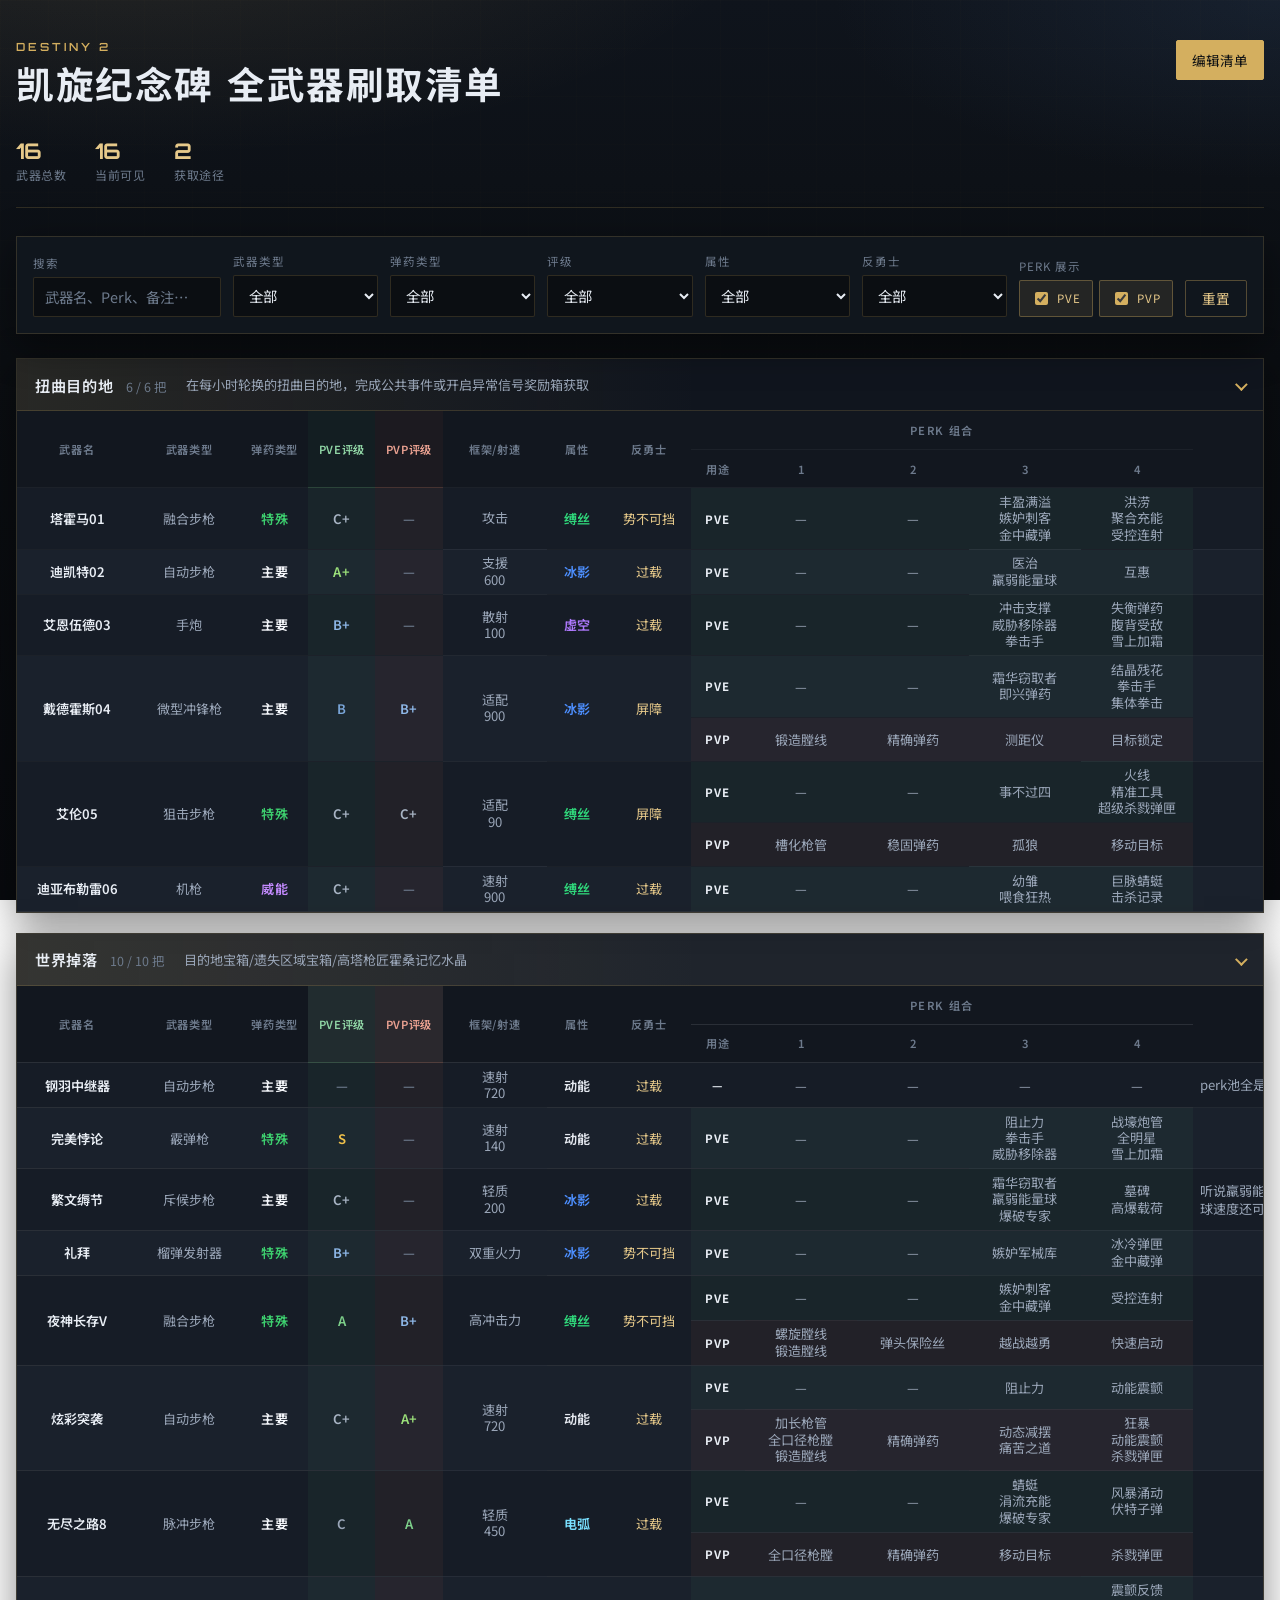
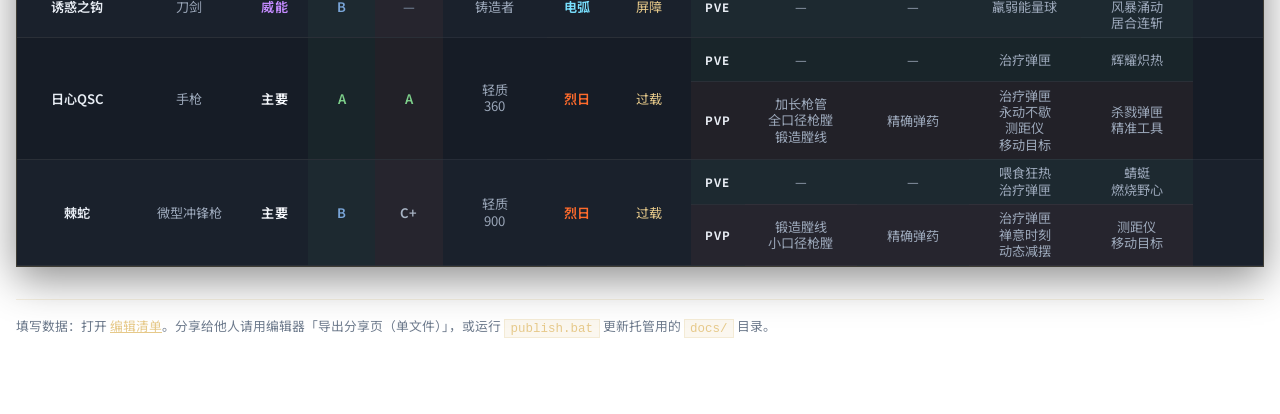
==== commit f94ba6c1: "Update weapon list 2026-09-06 20:39" ====
--- a/index.html
+++ b/index.html
@@ -23,9 +23,12 @@
             <h1 id="season-title">本赛季可获取武器清单</h1>
             <p class="hero-note" id="season-note"></p>
           </div>
-          <nav class="nav-links">
-            <a class="nav-link nav-link-primary" href="editor.html">编辑清单</a>
-          </nav>
+          <div class="hero-actions">
+            <p class="last-updated" id="last-updated" hidden></p>
+            <nav class="nav-links">
+              <a class="nav-link nav-link-primary" href="editor.html">编辑清单</a>
+            </nav>
+          </div>
         </div>
         <div class="stats">
           <div class="stat">
--- a/styles.css
+++ b/styles.css
@@ -265,6 +265,23 @@
   white-space: nowrap;
 }
 
+.section-note {
+  flex: 1;
+  min-width: 0;
+  margin: 0 0.25rem;
+  font-size: 0.82rem;
+  font-weight: 400;
+  line-height: 1.35;
+  color: var(--text-dim);
+  text-align: left;
+  white-space: pre-wrap;
+  overflow-wrap: anywhere;
+}
+
+.section-note-empty {
+  flex: 1;
+}
+
 .section-chevron {
   flex-shrink: 0;
   width: 0.55rem;
@@ -290,7 +307,7 @@
 table,
 .weapon-table {
   width: 100%;
-  min-width: 1100px;
+  min-width: 1220px;
   table-layout: fixed;
   border-collapse: collapse;
   font-size: 0.82rem;
@@ -305,7 +322,7 @@
 .weapon-table col.col-champ { width: 5.2rem; }
 .weapon-table col.col-mode { width: 3.4rem; }
 .weapon-table col.col-perk { width: 7rem; }
-.weapon-table col.col-note { width: 7rem; }
+.weapon-table col.col-note { width: 12.5rem; }
 
 th,
 td {
@@ -356,6 +373,22 @@
   color: var(--text-dim);
 }
 
+.weapon-table td.note-cell {
+  white-space: pre-wrap !important;
+  overflow-wrap: anywhere;
+  word-break: break-word;
+  text-align: left;
+  line-height: 1.35;
+  height: auto !important;
+  max-height: none !important;
+  min-height: 2.75rem;
+  overflow: visible !important;
+  text-overflow: unset;
+  vertical-align: middle;
+  padding-top: 0.4rem;
+  padding-bottom: 0.4rem;
+}
+
 .perk-cell {
   color: var(--text-dim);
 }
@@ -541,10 +574,6 @@
   td {
     padding: 0.55rem 0.65rem;
   }
-
-  .note-cell {
-    max-width: 12rem;
-  }
 }
 
 /* —— Shared nav / status —— */
@@ -554,6 +583,22 @@
   justify-content: space-between;
   gap: 1rem;
   flex-wrap: wrap;
+}
+
+.hero-actions {
+  display: flex;
+  flex-direction: column;
+  align-items: flex-end;
+  gap: 0.55rem;
+  flex-shrink: 0;
+}
+
+.last-updated {
+  margin: 0;
+  font-size: 0.78rem;
+  letter-spacing: 0.04em;
+  color: var(--text-mute);
+  white-space: nowrap;
 }
 
 .hero-compact {
@@ -875,7 +920,7 @@
 
 .editor-section-rename {
   width: 100%;
-  margin-bottom: 0.55rem;
+  margin-bottom: 0.4rem;
   padding: 0.45rem 0.55rem;
   font: inherit;
   font-size: 0.9rem;
@@ -889,6 +934,28 @@
 .editor-section-rename:focus {
   outline: none;
   border-color: var(--line-strong);
+}
+
+.editor-section-note {
+  width: 100%;
+  margin-bottom: 0.55rem;
+  padding: 0.4rem 0.55rem;
+  font: inherit;
+  font-size: 0.82rem;
+  color: var(--text-dim);
+  background: var(--bg-deep);
+  border: 1px solid var(--line);
+  border-radius: var(--radius);
+}
+
+.editor-section-note:focus {
+  outline: none;
+  border-color: var(--line-strong);
+  color: var(--text);
+}
+
+.editor-section-note::placeholder {
+  color: var(--text-mute);
 }
 
 .editor-side-empty {
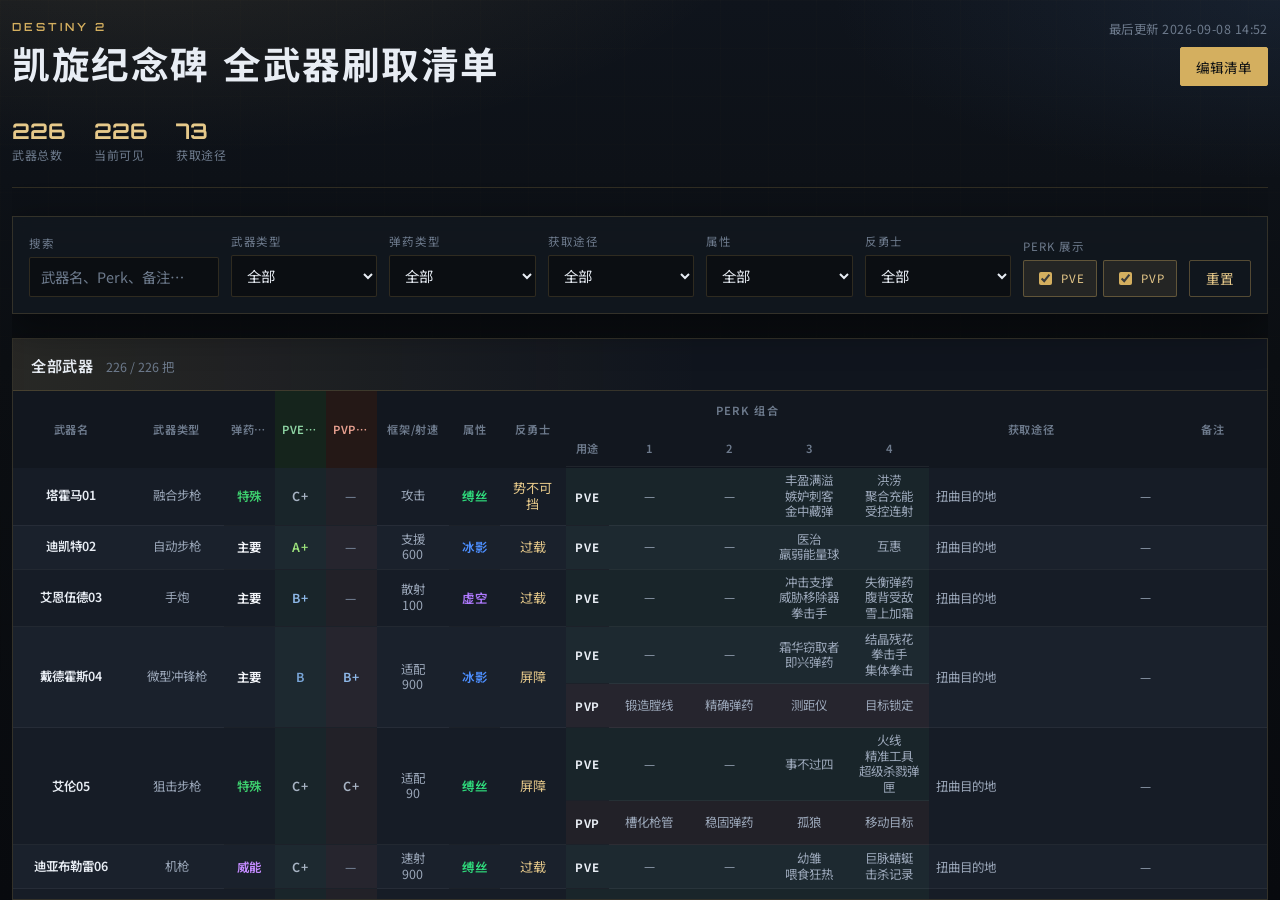
==== commit 0e62a06a: "Update weapon list 2026-09-08 23:58" ====
--- a/index.html
+++ b/index.html
@@ -15,7 +15,7 @@
   <body>
     <div class="bg-grid" aria-hidden="true"></div>
 
-    <div class="page">
+    <div class="page page-viewer">
       <header class="hero">
         <div class="hero-top">
           <div>
@@ -77,17 +77,9 @@
           </select>
         </div>
         <div class="field">
-          <label for="filter-rating">评级</label>
-          <select id="filter-rating">
+          <label for="filter-section">获取途径</label>
+          <select id="filter-section">
             <option value="">全部</option>
-            <option value="S">S</option>
-            <option value="A+">A+</option>
-            <option value="A">A</option>
-            <option value="B+">B+</option>
-            <option value="B">B</option>
-            <option value="C+">C+</option>
-            <option value="C">C</option>
-            <option value="D">D</option>
           </select>
         </div>
         <div class="field">
--- a/styles.css
+++ b/styles.css
@@ -56,6 +56,12 @@
   background-attachment: fixed;
 }
 
+html:has(.page-viewer),
+html:has(.page-viewer) body {
+  height: 100%;
+  overflow: hidden;
+}
+
 .bg-grid {
   pointer-events: none;
   position: fixed;
@@ -71,9 +77,73 @@
 .page {
   position: relative;
   z-index: 1;
-  width: min(1480px, calc(100% - 2rem));
+  width: calc(100% - 1.5rem);
+  max-width: none;
   margin: 0 auto;
-  padding: 2.5rem 0 4rem;
+  padding: 2rem 0 3rem;
+}
+
+/* 查看页：表格区占满剩余视口，横/纵滚动条都在该区域边缘（横向条贴窗口下沿） */
+.page-viewer {
+  display: flex;
+  flex-direction: column;
+  box-sizing: border-box;
+  height: 100vh;
+  height: 100dvh;
+  padding-top: 1.25rem;
+  padding-bottom: 0;
+  overflow: hidden;
+}
+
+.page-viewer .hero,
+.page-viewer .toolbar,
+.page-viewer .status-bar,
+.page-viewer #draft-banner {
+  flex-shrink: 0;
+}
+
+.page-viewer .footer-hint {
+  display: none;
+}
+
+.page-viewer #app {
+  flex: 1 1 auto;
+  min-height: 0;
+  display: flex;
+  flex-direction: column;
+  margin-bottom: 0;
+}
+
+.page-viewer .sections {
+  flex: 1 1 auto;
+  min-height: 0;
+  display: flex;
+  flex-direction: column;
+  gap: 0.75rem;
+}
+
+.page-viewer .section {
+  flex: 1 1 auto;
+  min-height: 0;
+  display: flex;
+  flex-direction: column;
+  overflow: hidden;
+}
+
+.page-viewer .section-header,
+.page-viewer .section-header-static {
+  flex-shrink: 0;
+}
+
+.page-viewer .section-body {
+  flex: 1 1 auto;
+  min-height: 0;
+  display: flex;
+  flex-direction: column;
+}
+
+.page-viewer .no-results {
+  flex: 1;
 }
 
 /* —— Header —— */
@@ -221,7 +291,7 @@
   border: 1px solid var(--line);
   background: color-mix(in srgb, var(--bg-panel) 94%, transparent);
   box-shadow: var(--shadow);
-  overflow: clip;
+  overflow: visible;
 }
 
 .section-header {
@@ -244,6 +314,14 @@
   background: linear-gradient(90deg, rgba(212, 175, 95, 0.18), transparent 60%);
 }
 
+.section-header-static {
+  cursor: default;
+}
+
+.section-header-static:hover {
+  background: linear-gradient(90deg, rgba(212, 175, 95, 0.12), transparent 55%);
+}
+
 .section-title {
   display: flex;
   align-items: baseline;
@@ -301,28 +379,41 @@
 }
 
 .table-wrap {
-  overflow-x: auto;
+  overflow: auto;
+}
+
+.page-viewer .table-wrap {
+  flex: 1 1 auto;
+  min-height: 0;
+  overflow: auto;
+  overscroll-behavior: contain;
 }
 
 table,
 .weapon-table {
   width: 100%;
-  min-width: 1220px;
+  min-width: 1180px;
   table-layout: fixed;
   border-collapse: collapse;
-  font-size: 0.82rem;
-}
-
-.weapon-table col.col-name { width: 7.5rem; }
-.weapon-table col.col-type { width: 6.5rem; }
-.weapon-table col.col-ammo { width: 4.2rem; }
-.weapon-table col.col-rating { width: 4.2rem; }
-.weapon-table col.col-frame { width: 6.5rem; }
-.weapon-table col.col-element { width: 3.8rem; }
-.weapon-table col.col-champ { width: 5.2rem; }
-.weapon-table col.col-mode { width: 3.4rem; }
-.weapon-table col.col-perk { width: 7rem; }
-.weapon-table col.col-note { width: 12.5rem; }
+  font-size: 0.78rem;
+}
+
+/* 百分比列宽；min-width 保证窗口变窄时出现横向滚动 */
+.weapon-table col.col-name { width: 8%; }
+.weapon-table col.col-type { width: 6.5%; }
+.weapon-table col.col-ammo { width: 3.5%; }
+.weapon-table col.col-rating { width: 3.5%; }
+.weapon-table col.col-frame { width: 5%; }
+.weapon-table col.col-element { width: 3.5%; }
+.weapon-table col.col-champ { width: 4.5%; }
+.weapon-table col.col-mode { width: 3%; }
+.weapon-table col.col-perk { width: 5.5%; }
+.weapon-table col.col-sources { width: 14%; }
+.weapon-table col.col-note { width: 11%; }
+
+.weapon-table.weapon-table-with-sources {
+  min-width: 1280px;
+}
 
 th,
 td {
@@ -341,7 +432,7 @@
 th {
   position: sticky;
   top: 0;
-  z-index: 1;
+  z-index: 3;
   height: 2.4rem;
   max-height: 2.4rem;
   font-size: 0.7rem;
@@ -349,7 +440,25 @@
   letter-spacing: 0.06em;
   text-transform: uppercase;
   color: var(--text-mute);
-  background: var(--bg-panel);
+  background-color: var(--bg-panel);
+  border-bottom-color: transparent;
+}
+
+/* 双行表头：第二行上移 1px 叠住接缝，避免出现空隙 */
+.weapon-table thead tr:nth-child(2) th {
+  top: calc(2.4rem - 1px);
+  z-index: 2;
+  border-top: 0;
+  box-shadow: none;
+}
+
+.weapon-table thead tr:first-child th {
+  border-bottom: 0;
+  box-shadow: none;
+}
+
+.weapon-table thead tr:last-child th {
+  box-shadow: inset 0 -1px 0 rgba(255, 255, 255, 0.06);
 }
 
 tbody tr.weapon-row.row-a {
@@ -358,6 +467,10 @@
 
 tbody tr.weapon-row.row-b {
   background: var(--bg-row-alt);
+}
+
+tbody tr.weapon-row {
+  height: auto;
 }
 
 tbody tr.weapon-row:hover {
@@ -374,7 +487,7 @@
 }
 
 .weapon-table td.note-cell {
-  white-space: pre-wrap !important;
+  white-space: normal !important;
   overflow-wrap: anywhere;
   word-break: break-word;
   text-align: left;
@@ -383,32 +496,90 @@
   max-height: none !important;
   min-height: 2.75rem;
   overflow: visible !important;
-  text-overflow: unset;
+  text-overflow: clip !important;
   vertical-align: middle;
-  padding-top: 0.4rem;
-  padding-bottom: 0.4rem;
+  padding-top: 0.45rem;
+  padding-bottom: 0.45rem;
+}
+
+.weapon-table td.note-cell .note-text {
+  display: block;
+  white-space: pre-wrap;
+  overflow-wrap: anywhere;
+  word-break: break-word;
 }
 
 .perk-cell {
   color: var(--text-dim);
 }
 
-.weapon-table td.perk-cell.perk-multiline {
+.weapon-table td.perk-cell {
   white-space: normal !important;
+  overflow-wrap: anywhere;
+  word-break: break-word;
+  height: auto !important;
+  max-height: none !important;
+  overflow: visible !important;
+  text-overflow: clip !important;
   line-height: 1.25;
+  padding-top: 0.3rem;
+  padding-bottom: 0.3rem;
+}
+
+.weapon-table td.perk-cell .perk-line {
+  display: block;
+  white-space: normal;
+  overflow-wrap: anywhere;
+  word-break: break-word;
+}
+
+.sources-cell {
+  color: var(--text-dim);
+}
+
+.weapon-table td.sources-cell {
+  white-space: normal !important;
+  overflow-wrap: anywhere;
+  word-break: break-word;
+  text-align: left;
+  line-height: 1.3;
   height: auto !important;
   max-height: none !important;
   min-height: 2.75rem;
   overflow: visible !important;
-  text-overflow: unset;
+  text-overflow: clip !important;
   vertical-align: middle;
   padding-top: 0.35rem;
   padding-bottom: 0.35rem;
 }
 
-.weapon-table td.perk-cell .perk-line {
+.weapon-table td.sources-cell .sources-line {
   display: block;
-  white-space: nowrap;
+  white-space: normal;
+  overflow-wrap: anywhere;
+  word-break: break-word;
+}
+
+.weapon-table td.frame-cell .frame-line,
+.weapon-table td.name-cell,
+.weapon-table td.type-cell,
+.weapon-table td.champ {
+  white-space: normal !important;
+  overflow-wrap: anywhere;
+  word-break: break-word;
+}
+
+.weapon-table td.frame-cell,
+.weapon-table td.name-cell,
+.weapon-table td.type-cell,
+.weapon-table td.champ {
+  height: auto !important;
+  max-height: none !important;
+  overflow: visible !important;
+  text-overflow: clip !important;
+  line-height: 1.25;
+  padding-top: 0.3rem;
+  padding-bottom: 0.3rem;
 }
 
 .mode-tag-cell {
@@ -417,12 +588,10 @@
   letter-spacing: 0.08em;
 }
 
-.th-pve,
 .cell-pve {
   background: rgba(61, 140, 90, 0.08);
 }
 
-.th-pvp,
 .cell-pvp {
   background: rgba(180, 90, 70, 0.08);
 }
@@ -430,16 +599,20 @@
 th.th-group {
   text-align: center;
   letter-spacing: 0.12em;
+  background-color: var(--bg-panel);
 }
 
 th.th-pve {
   color: #8fd4a4;
   border-bottom-color: rgba(125, 207, 138, 0.25);
+  /* 不透明，避免 sticky 时行内容透出 */
+  background-color: #15241c;
 }
 
 th.th-pvp {
   color: #e8a090;
   border-bottom-color: rgba(232, 140, 110, 0.25);
+  background-color: #241816;
 }
 
 .weapon-table td.frame-cell {
@@ -805,39 +978,77 @@
   border-color: rgba(232, 110, 90, 0.5);
 }
 
-/* —— Editor layout: list + form —— */
+/* —— Editor layout: left stack (pathways / weapons) + form —— */
 .editor-layout {
   display: grid;
   gap: 1rem;
-  align-items: start;
+  align-items: stretch;
   min-height: 28rem;
 }
 
 @media (min-width: 960px) {
   .editor-layout {
-    grid-template-columns: minmax(260px, 320px) 1fr;
+    grid-template-columns: minmax(260px, 320px) minmax(0, 1fr);
+    grid-template-rows: minmax(9rem, 36vh) minmax(12rem, 1fr);
+    max-height: calc(100vh - 8rem);
   }
-}
-
-.editor-sidebar {
+
+  .editor-pane-sections {
+    grid-column: 1;
+    grid-row: 1;
+  }
+
+  .editor-pane-weapons {
+    grid-column: 1;
+    grid-row: 2;
+  }
+
+  .editor-main {
+    grid-column: 2;
+    grid-row: 1 / span 2;
+    min-height: 0;
+    max-height: 100%;
+    overflow: auto;
+  }
+}
+
+.editor-pane {
   display: flex;
   flex-direction: column;
-  gap: 0.85rem;
+  gap: 0.55rem;
+  min-height: 11rem;
+  max-height: none;
+  padding: 0.85rem;
   border: 1px solid var(--line);
   background: color-mix(in srgb, var(--bg-panel) 94%, transparent);
   box-shadow: var(--shadow);
-  max-height: calc(100vh - 8rem);
+  overflow: hidden;
+}
+
+@media (min-width: 960px) {
+  .editor-pane {
+    max-height: none;
+    height: 100%;
+    min-height: 0;
+  }
+}
+
+.editor-pane .editor-side-head {
+  flex-shrink: 0;
+  margin-bottom: 0;
+}
+
+.editor-pane .editor-section-rename,
+.editor-pane .editor-section-note {
+  flex-shrink: 0;
+  margin-bottom: 0;
+}
+
+.editor-pane .editor-side-list {
+  flex: 1;
+  min-height: 0;
   overflow: auto;
-}
-
-.editor-side-block {
-  padding: 0.85rem;
-  border-bottom: 1px solid var(--line);
-}
-
-.editor-side-block:last-child {
-  border-bottom: 0;
-  flex: 1;
+  overscroll-behavior: contain;
 }
 
 .editor-side-head {
@@ -1075,6 +1286,35 @@
   accent-color: var(--gold);
 }
 
+.editor-section-links {
+  margin-bottom: 0.35rem;
+}
+
+.editor-hint {
+  margin: 0 0 0.5rem;
+  font-size: 0.78rem;
+  color: var(--text-mute);
+  line-height: 1.4;
+}
+
+.editor-link-existing {
+  display: flex;
+  gap: 0.4rem;
+  flex-shrink: 0;
+}
+
+.editor-link-existing select {
+  flex: 1;
+  min-width: 0;
+  padding: 0.35rem 0.45rem;
+  font: inherit;
+  font-size: 0.8rem;
+  color: var(--text);
+  background: var(--bg-deep);
+  border: 1px solid var(--line);
+  border-radius: var(--radius);
+}
+
 .editor-form-section.is-collapsed .editor-form-grid {
   display: none;
 }
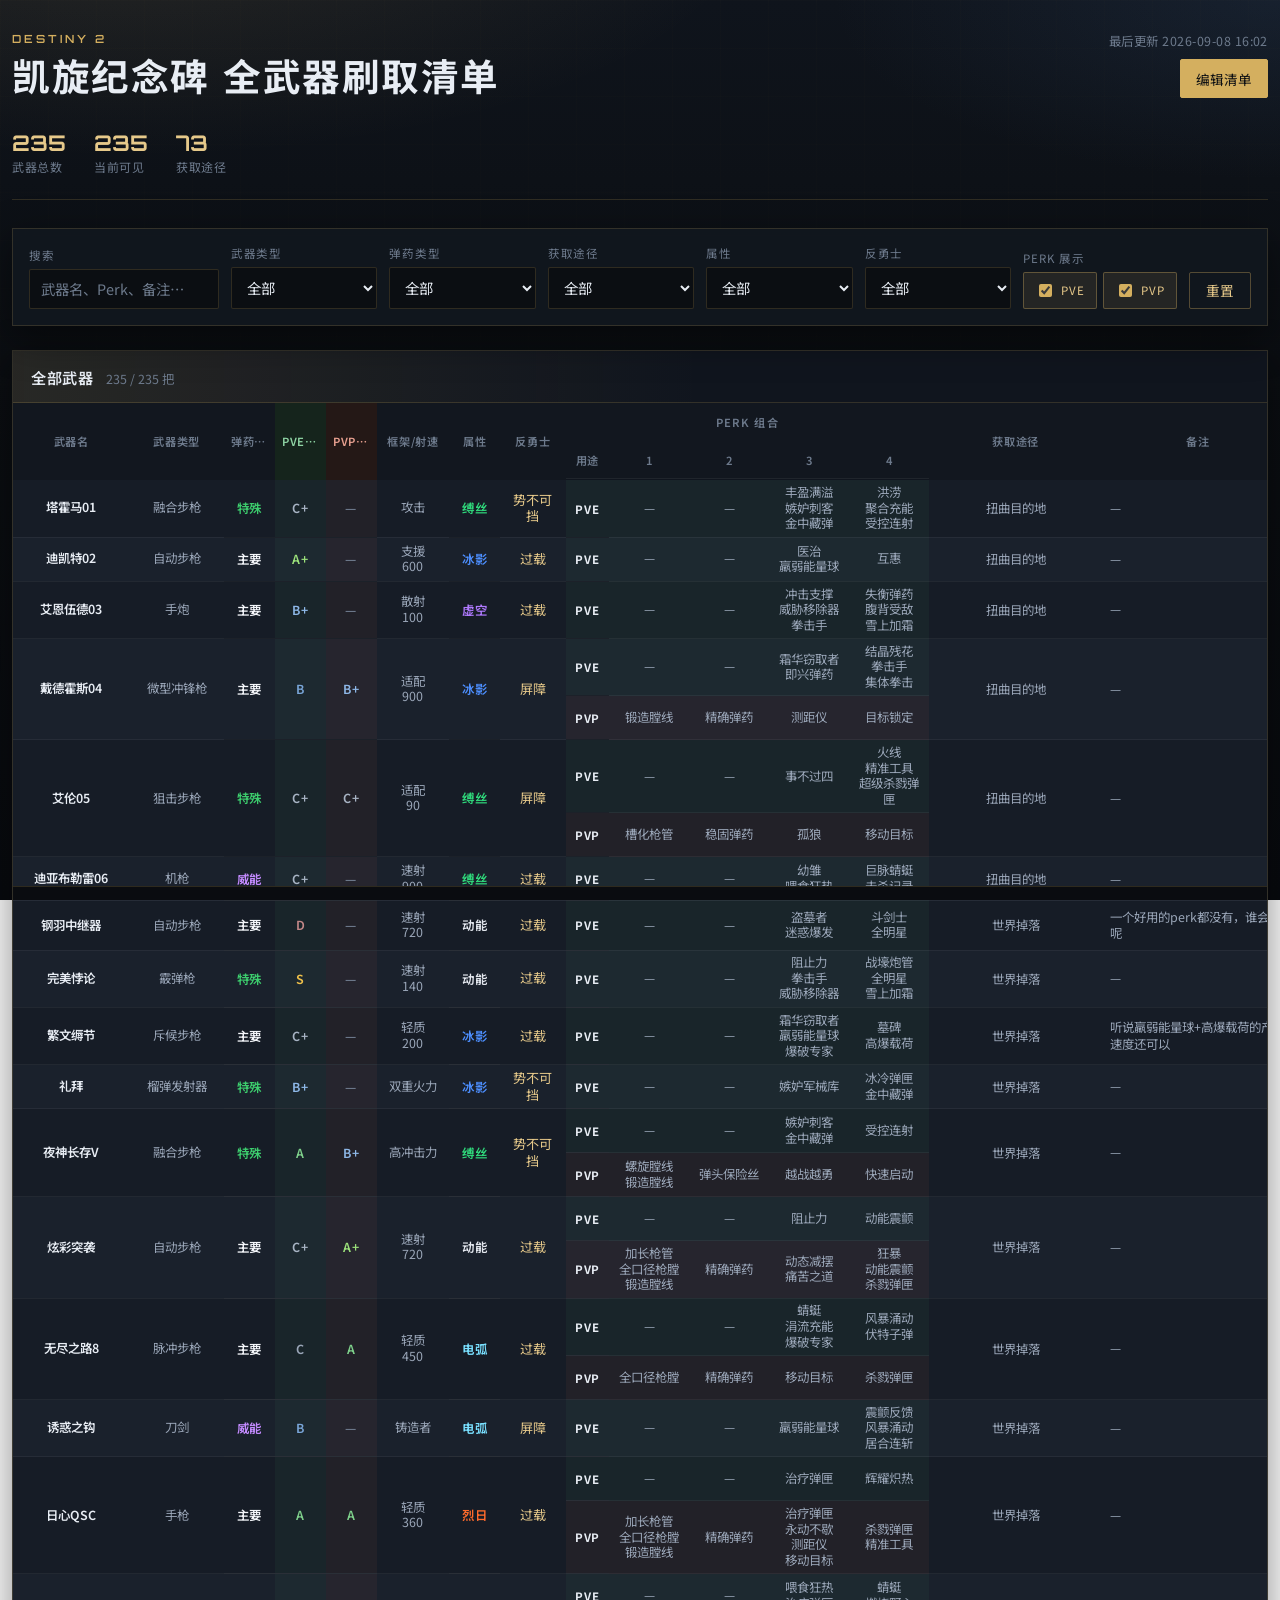
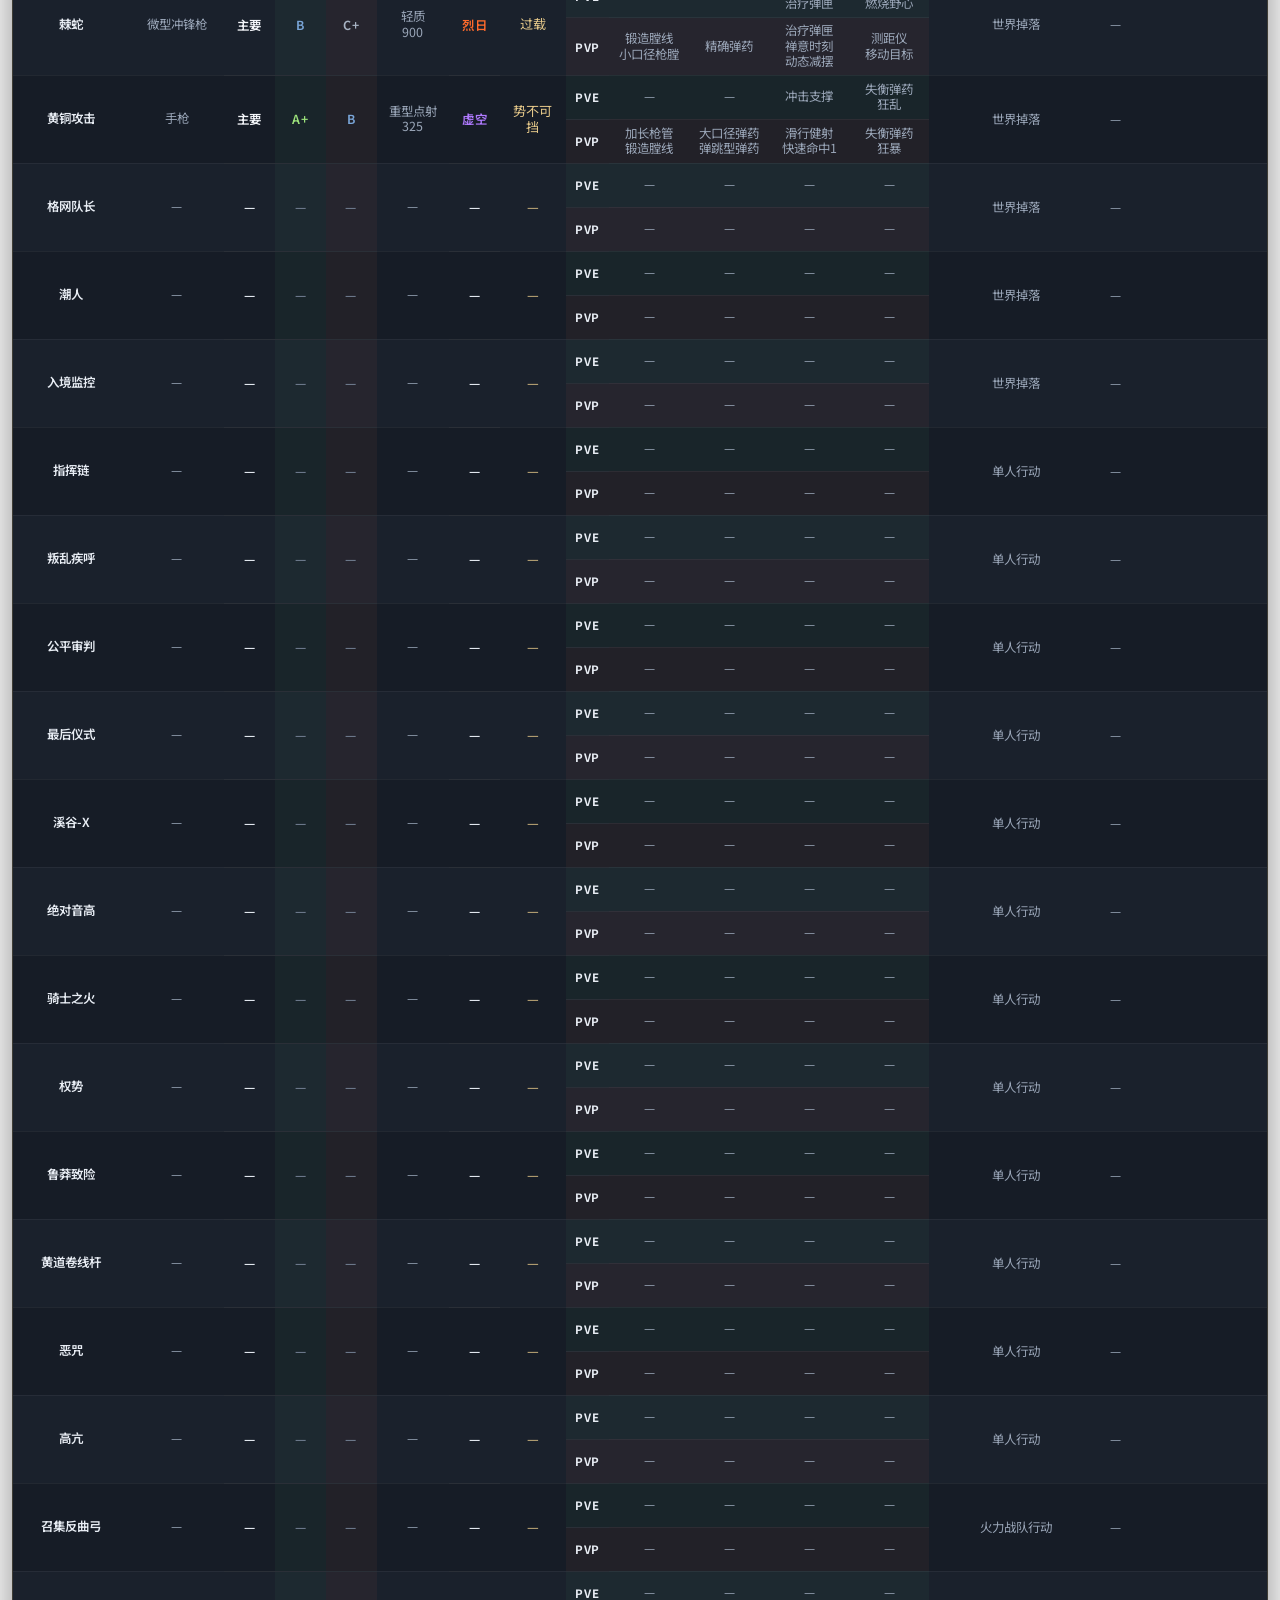
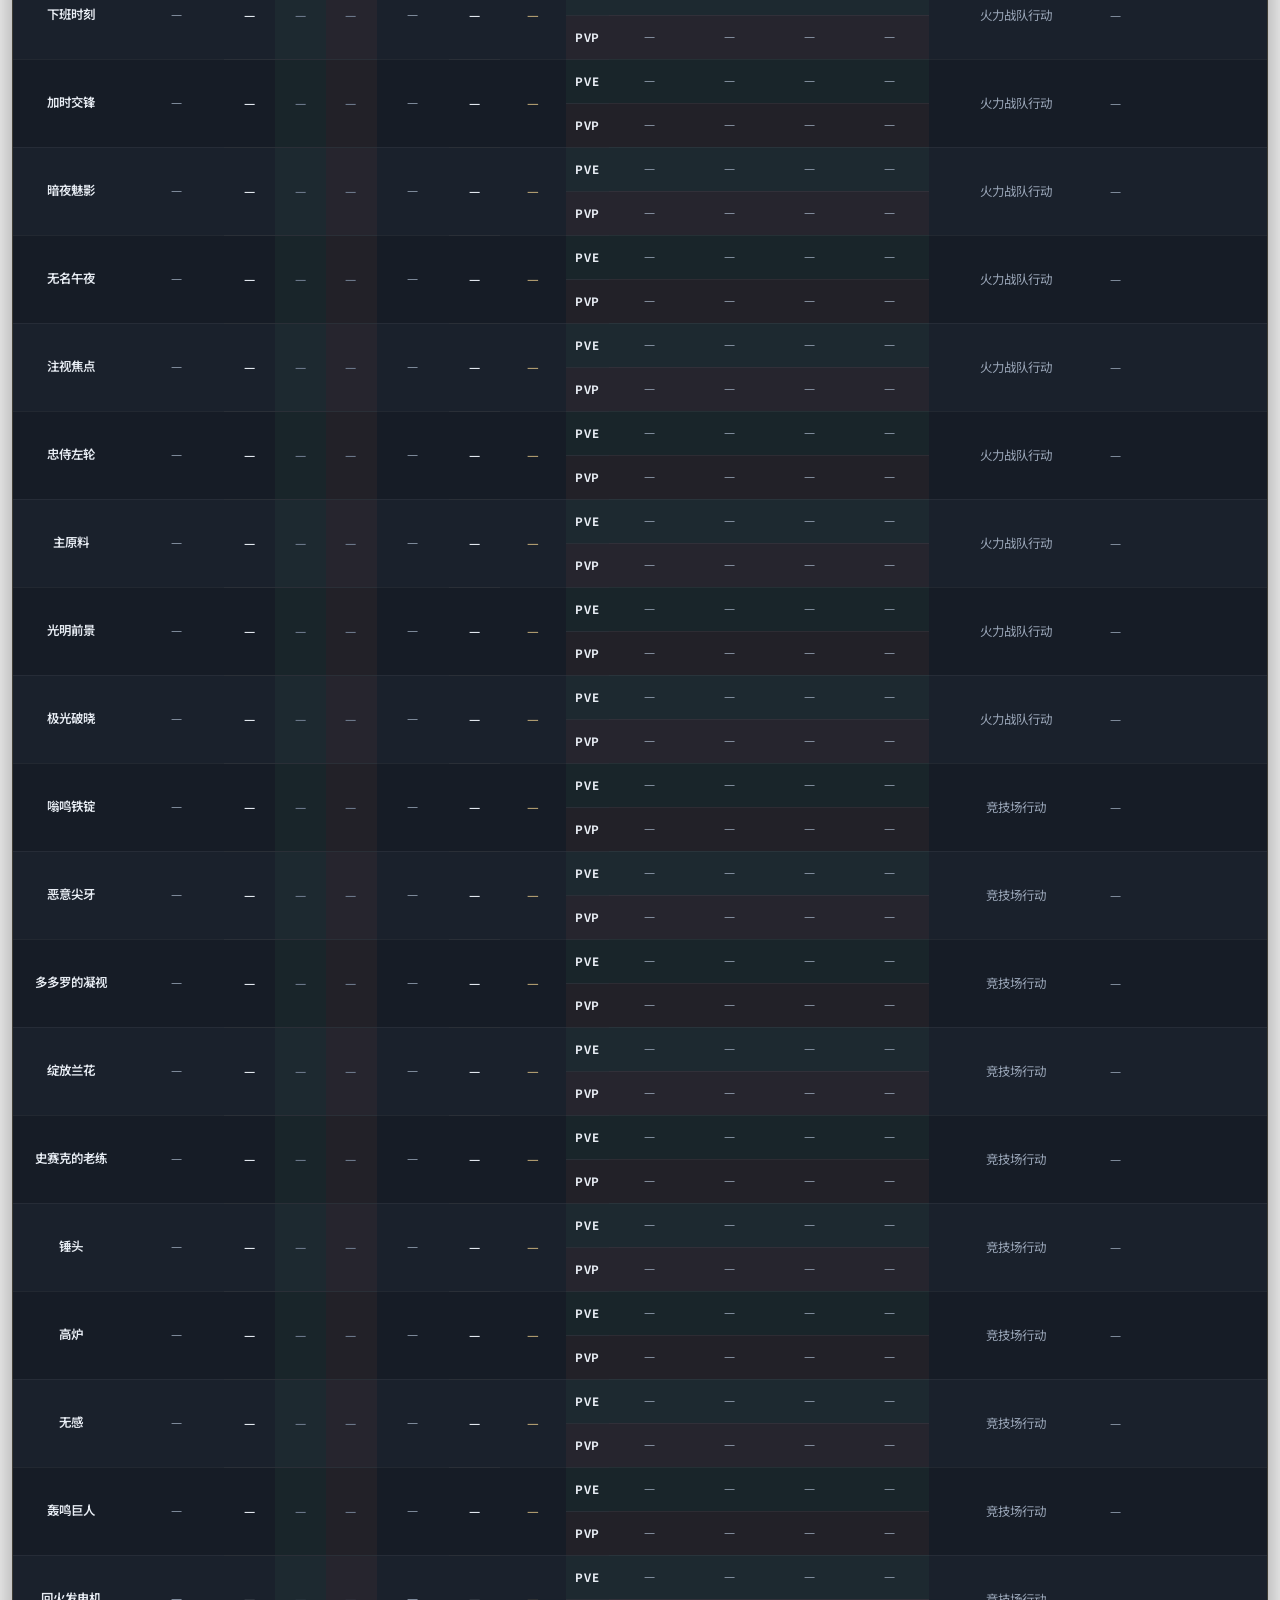
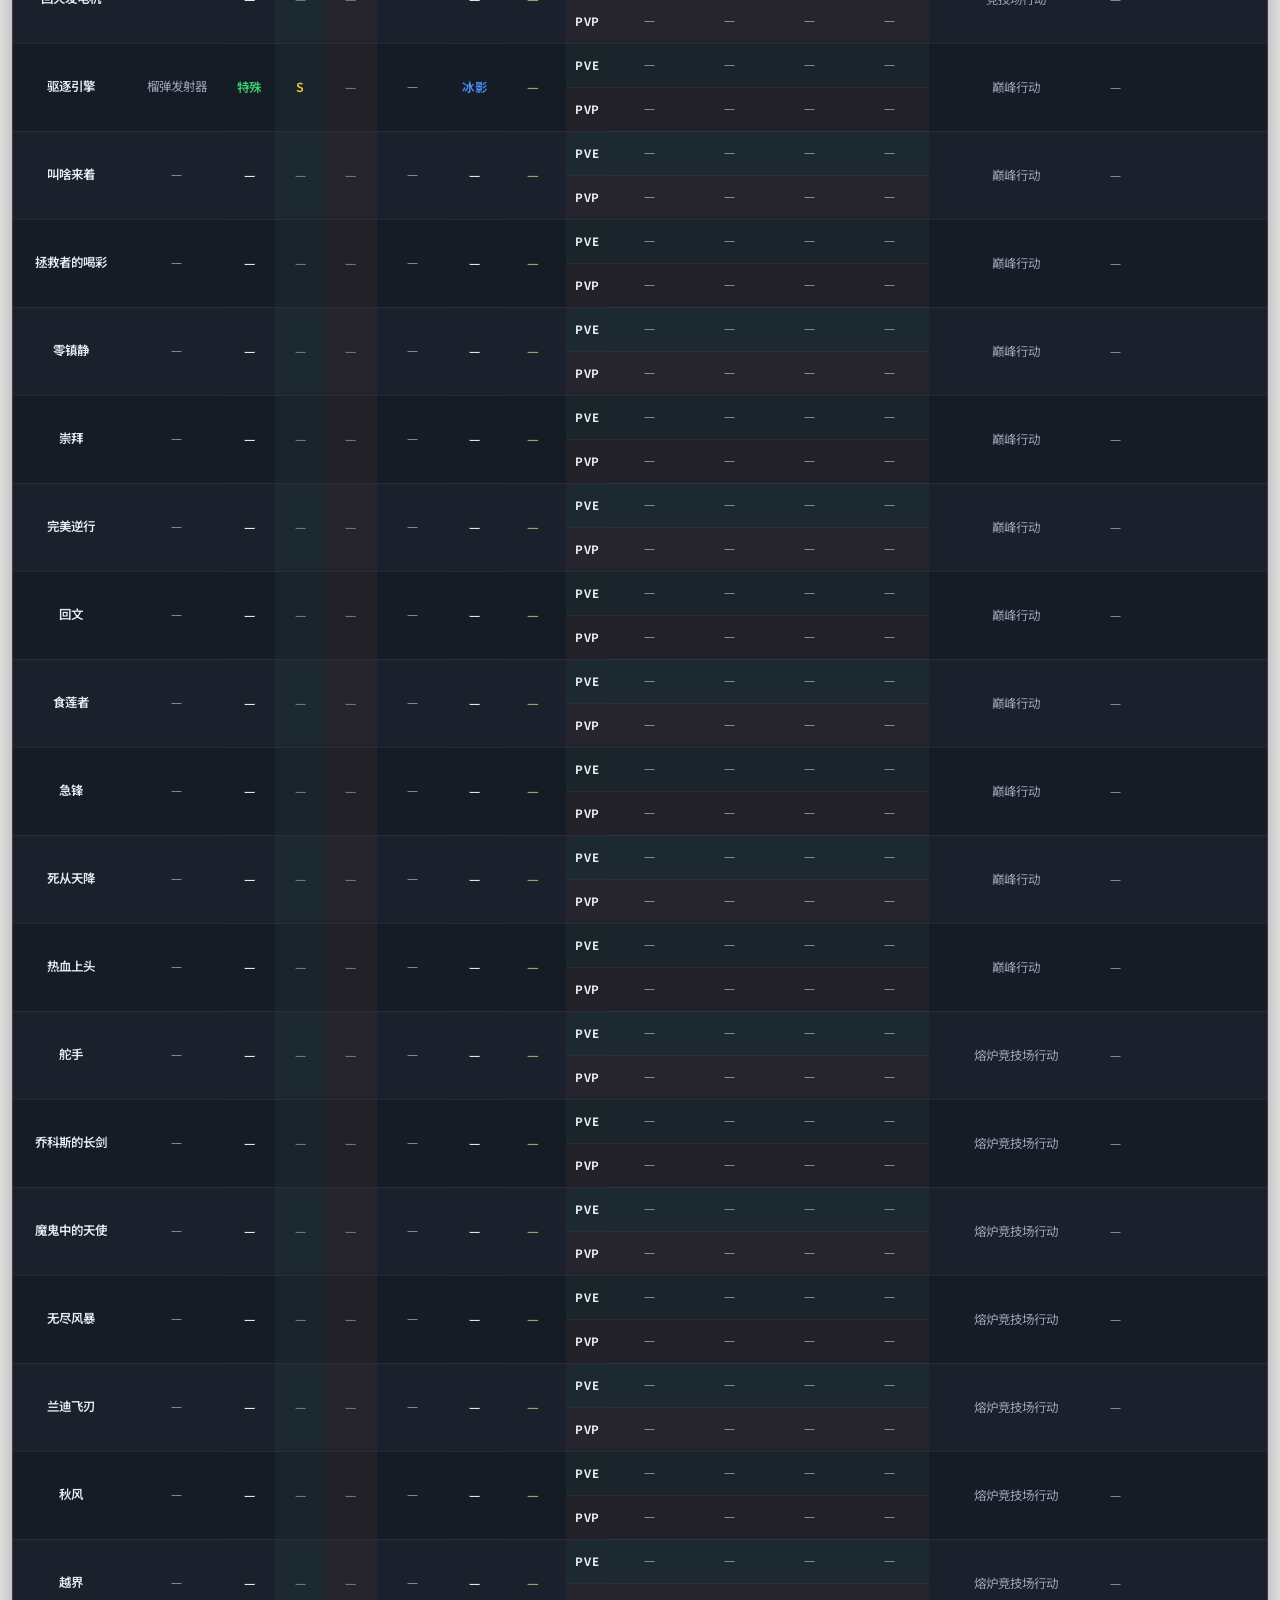
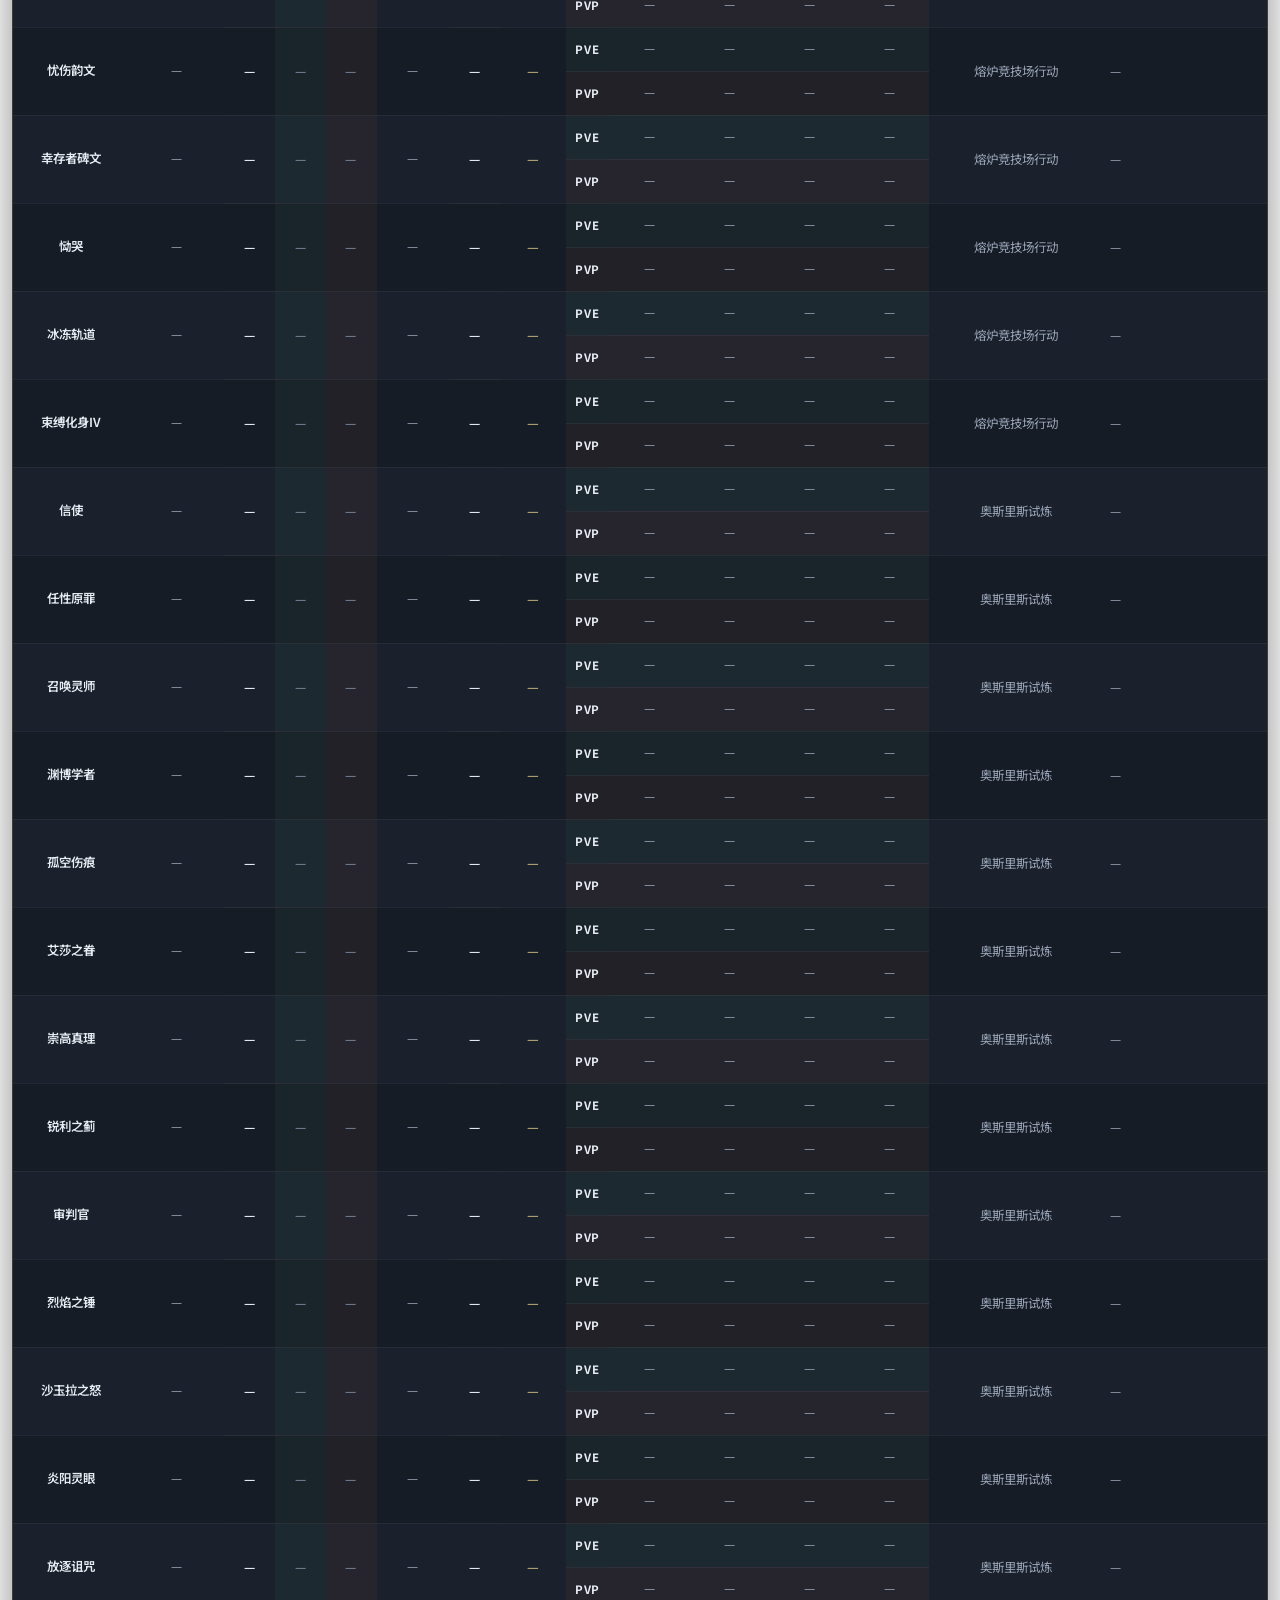
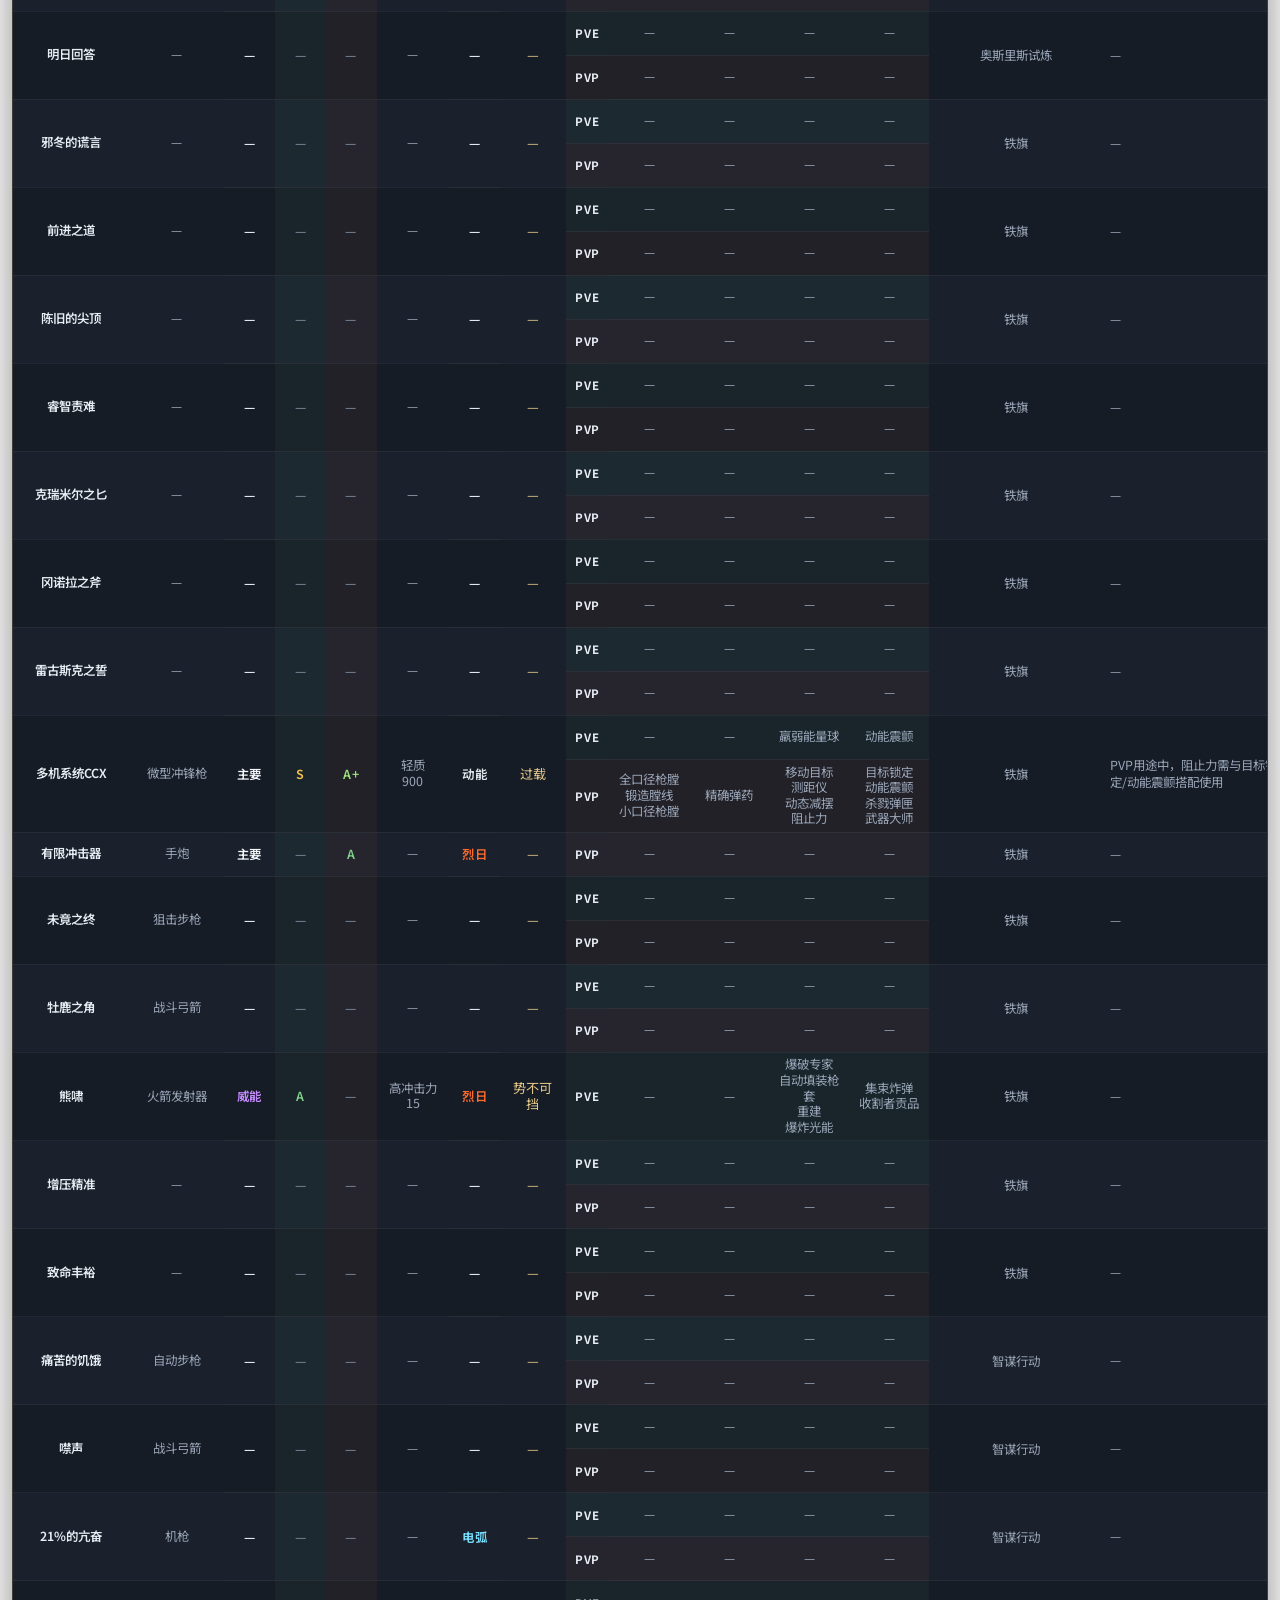
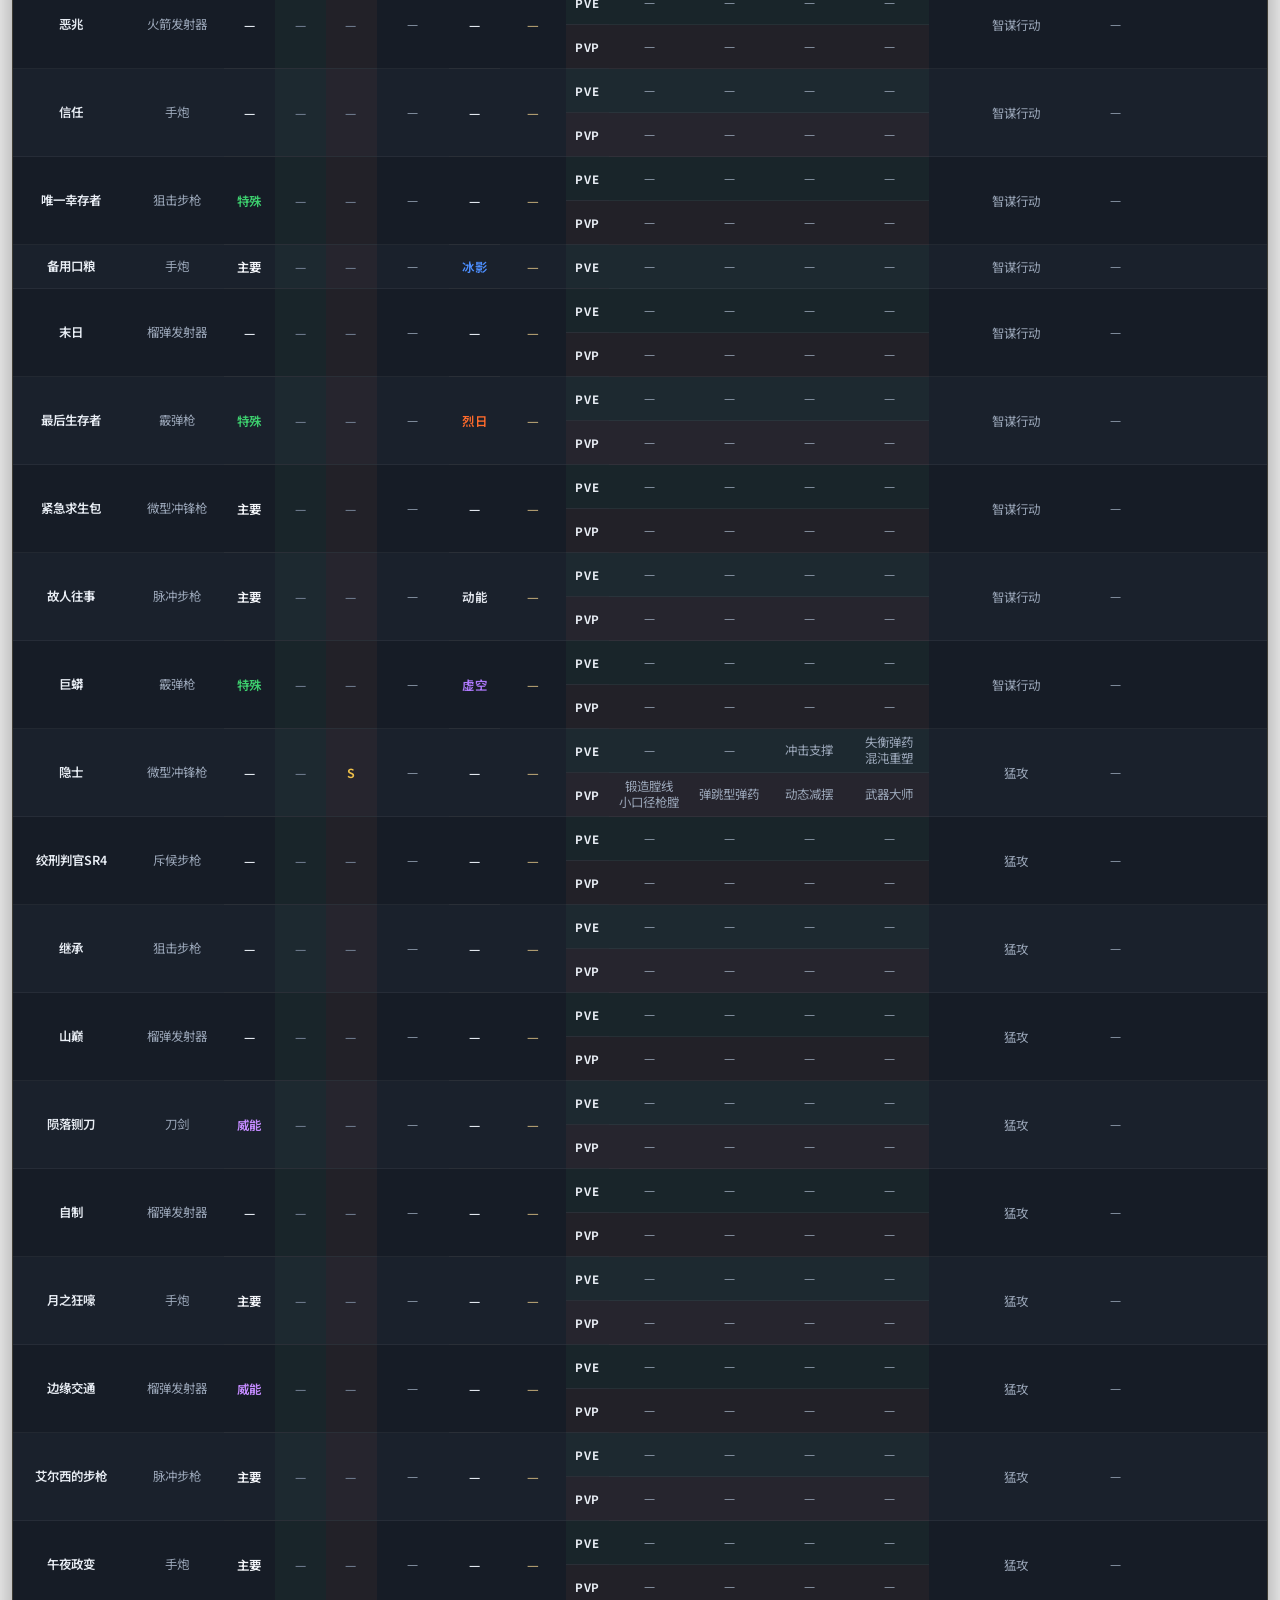
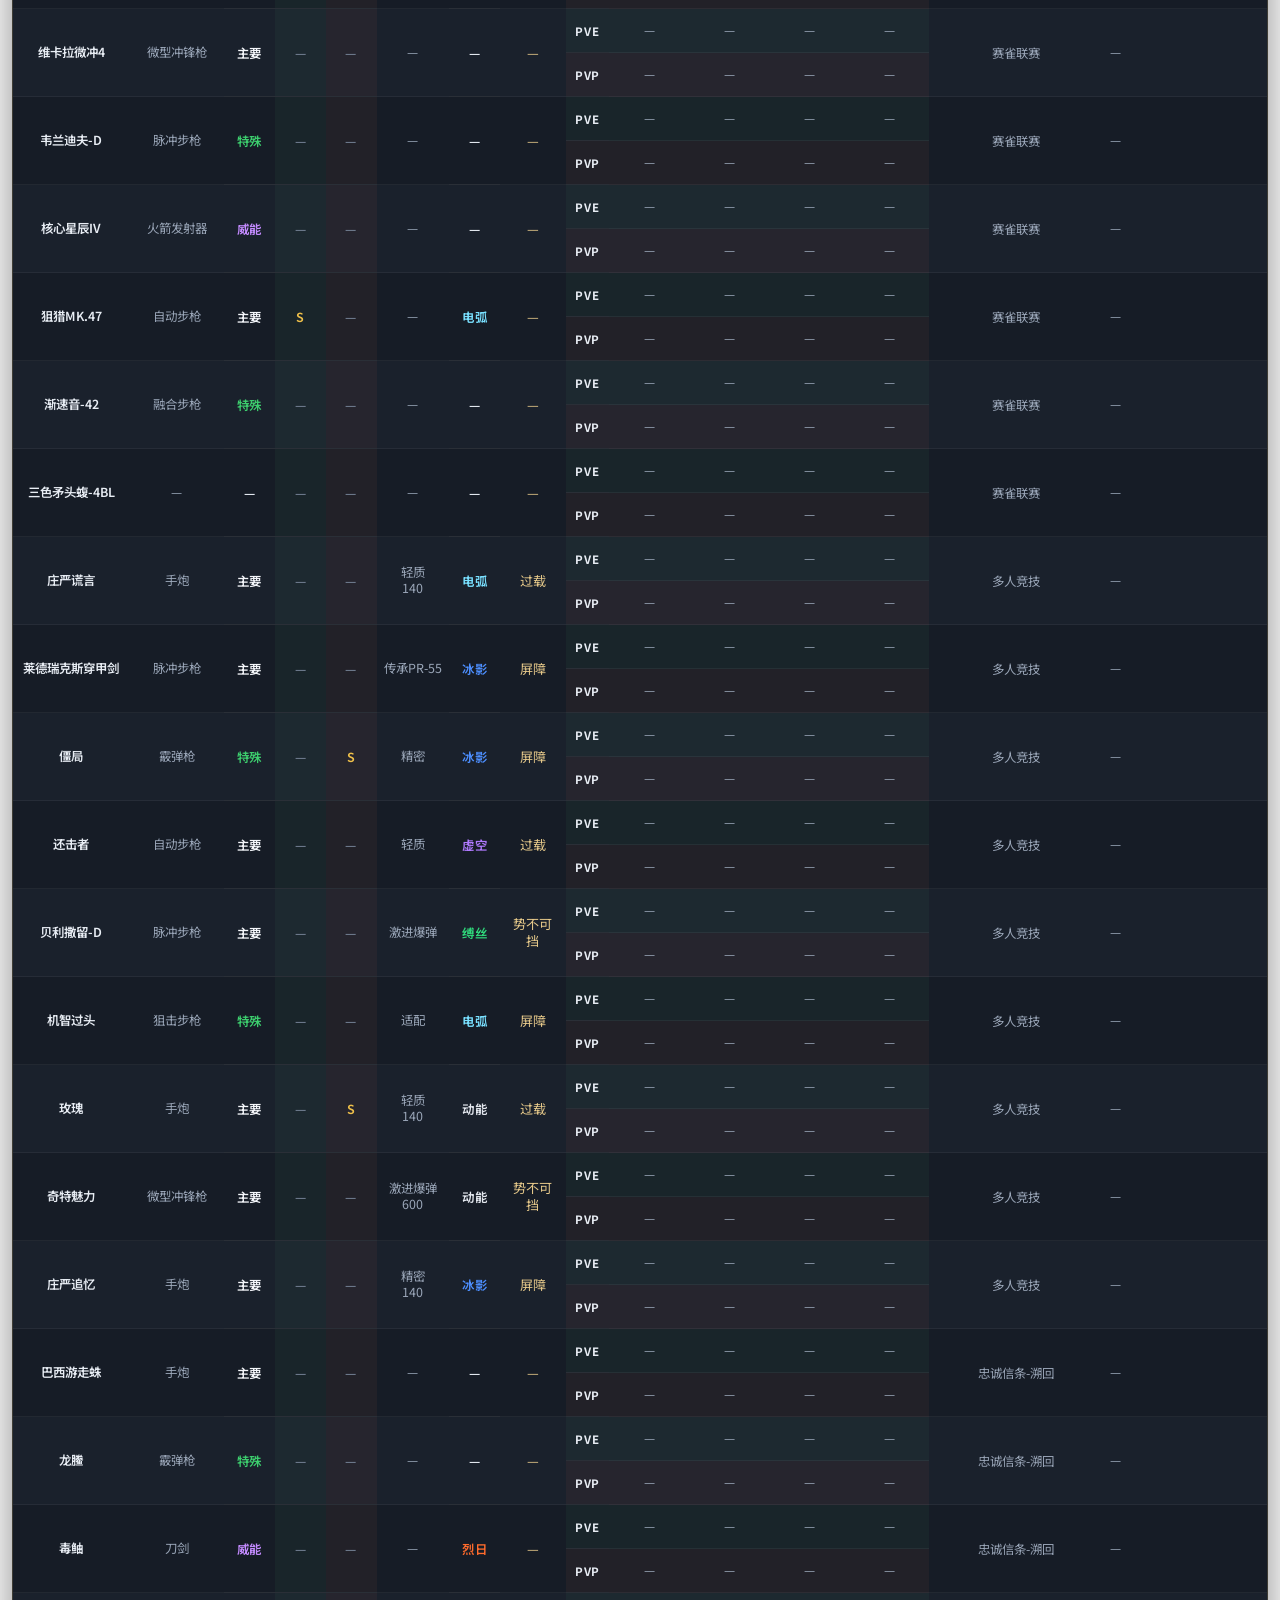
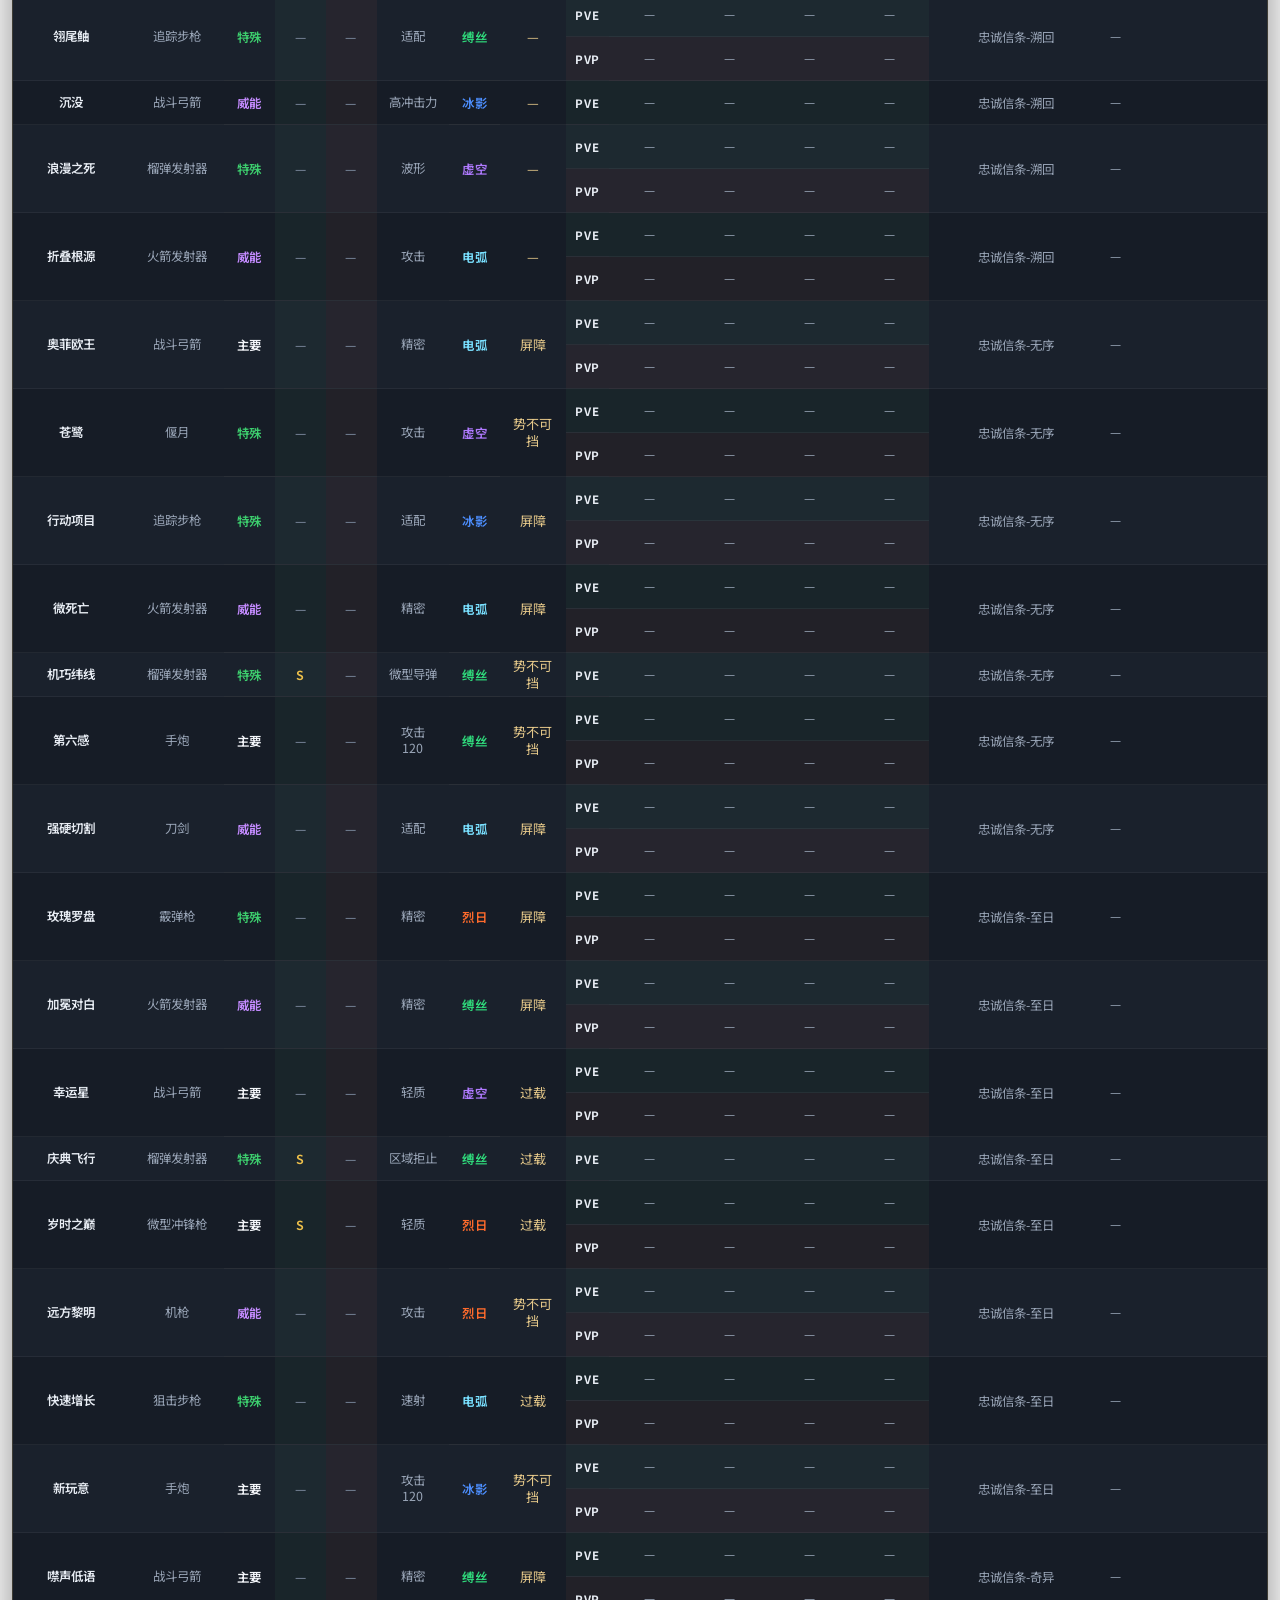
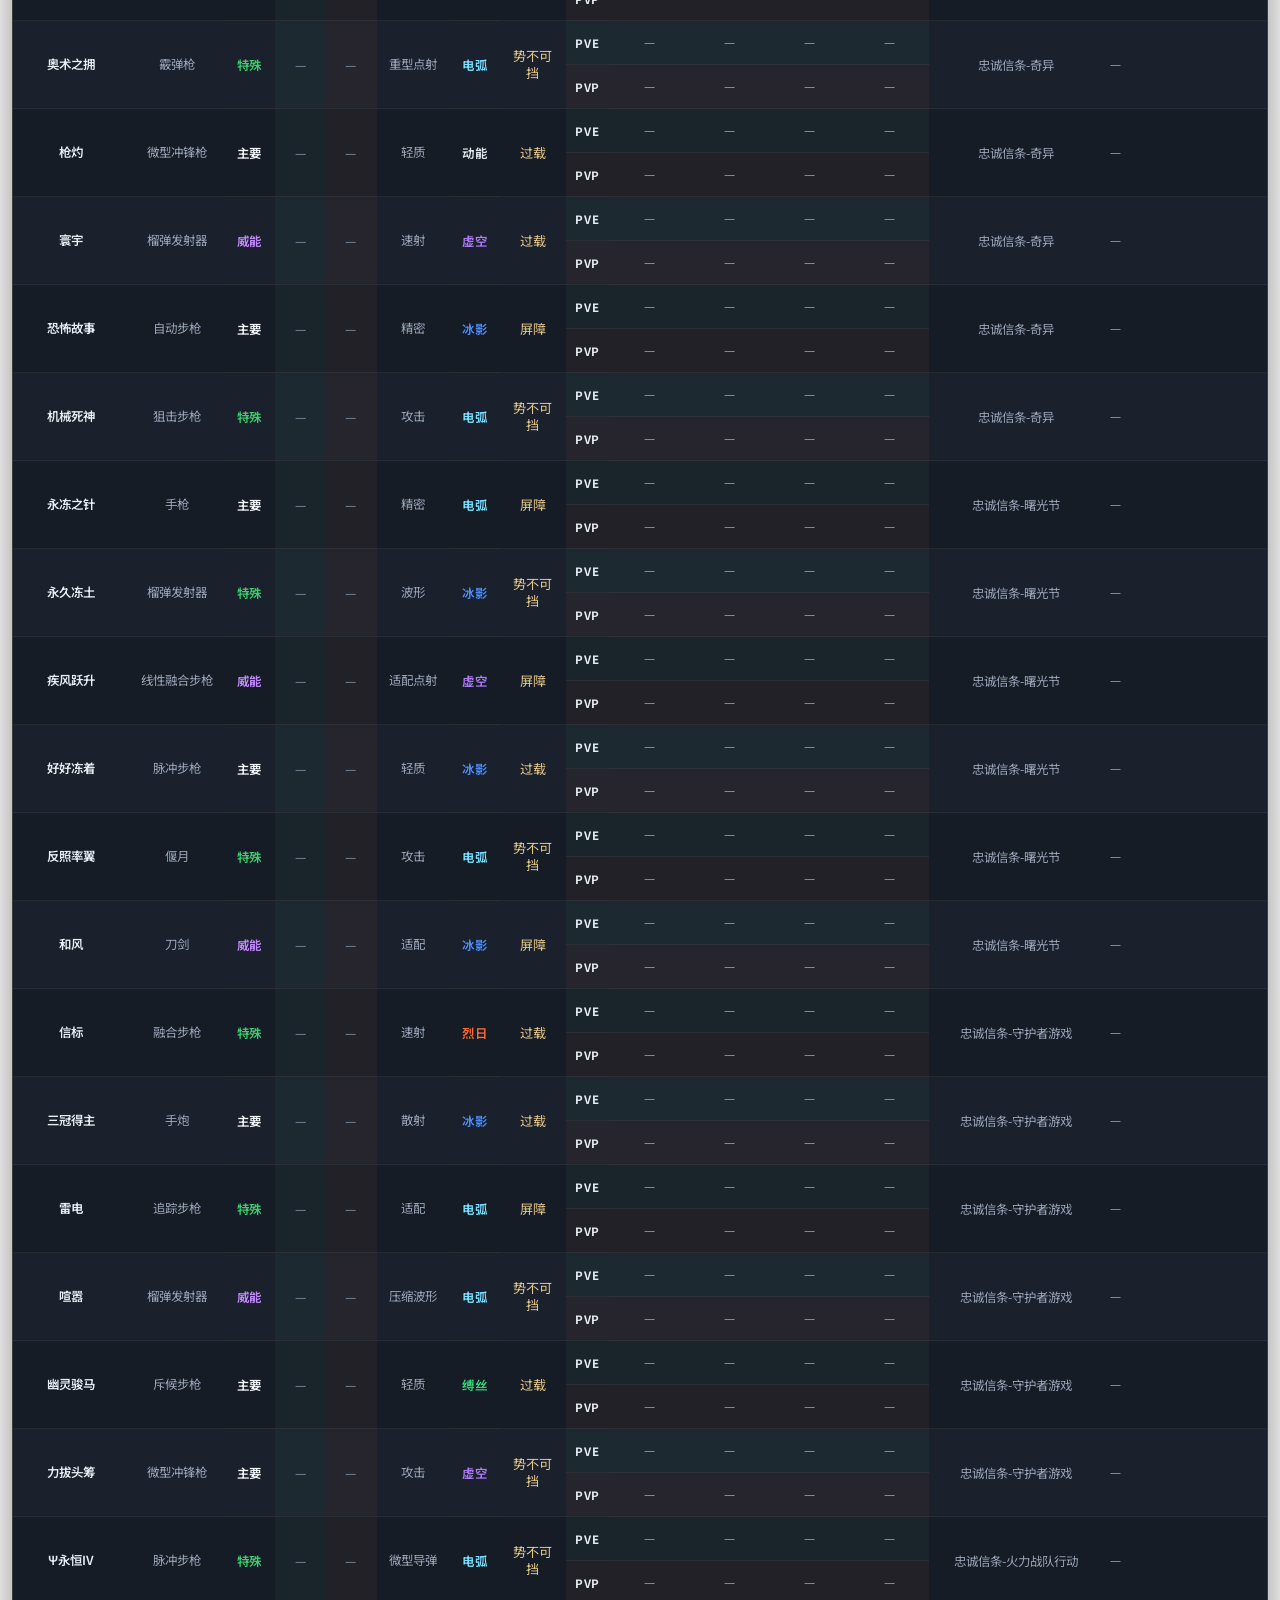
==== commit c420aa98: "Update weapon list 2026-09-09 00:12" ====
--- a/index.html
+++ b/index.html
@@ -130,6 +130,10 @@
       </p>
     </div>
 
+    <div id="table-hscroll" class="table-hscroll" hidden aria-hidden="true">
+      <div class="table-hscroll-spacer"></div>
+    </div>
+
     <script src="data.js"></script>
     <script src="storage.js"></script>
     <script src="app.js"></script>
--- a/styles.css
+++ b/styles.css
@@ -56,12 +56,6 @@
   background-attachment: fixed;
 }
 
-html:has(.page-viewer),
-html:has(.page-viewer) body {
-  height: 100%;
-  overflow: hidden;
-}
-
 .bg-grid {
   pointer-events: none;
   position: fixed;
@@ -83,67 +77,8 @@
   padding: 2rem 0 3rem;
 }
 
-/* 查看页：表格区占满剩余视口，横/纵滚动条都在该区域边缘（横向条贴窗口下沿） */
-.page-viewer {
-  display: flex;
-  flex-direction: column;
-  box-sizing: border-box;
-  height: 100vh;
-  height: 100dvh;
-  padding-top: 1.25rem;
-  padding-bottom: 0;
-  overflow: hidden;
-}
-
-.page-viewer .hero,
-.page-viewer .toolbar,
-.page-viewer .status-bar,
-.page-viewer #draft-banner {
-  flex-shrink: 0;
-}
-
 .page-viewer .footer-hint {
   display: none;
-}
-
-.page-viewer #app {
-  flex: 1 1 auto;
-  min-height: 0;
-  display: flex;
-  flex-direction: column;
-  margin-bottom: 0;
-}
-
-.page-viewer .sections {
-  flex: 1 1 auto;
-  min-height: 0;
-  display: flex;
-  flex-direction: column;
-  gap: 0.75rem;
-}
-
-.page-viewer .section {
-  flex: 1 1 auto;
-  min-height: 0;
-  display: flex;
-  flex-direction: column;
-  overflow: hidden;
-}
-
-.page-viewer .section-header,
-.page-viewer .section-header-static {
-  flex-shrink: 0;
-}
-
-.page-viewer .section-body {
-  flex: 1 1 auto;
-  min-height: 0;
-  display: flex;
-  flex-direction: column;
-}
-
-.page-viewer .no-results {
-  flex: 1;
 }
 
 /* —— Header —— */
@@ -379,14 +314,41 @@
 }
 
 .table-wrap {
-  overflow: auto;
-}
-
-.page-viewer .table-wrap {
-  flex: 1 1 auto;
-  min-height: 0;
-  overflow: auto;
-  overscroll-behavior: contain;
+  overflow-x: auto;
+  overflow-y: visible;
+  /* 原生横向条隐藏，改用窗口底部固定条 */
+  scrollbar-width: none;
+}
+
+.table-wrap::-webkit-scrollbar {
+  height: 0;
+  display: none;
+}
+
+/* 固定在窗口底端的横向滚动条（与 .table-wrap 同步） */
+.table-hscroll {
+  position: fixed;
+  bottom: 0;
+  left: 0;
+  z-index: 80;
+  height: 14px;
+  overflow-x: auto;
+  overflow-y: hidden;
+  background: color-mix(in srgb, var(--bg-deep) 88%, #000);
+  border-top: 1px solid var(--line);
+}
+
+.table-hscroll[hidden] {
+  display: none !important;
+}
+
+.table-hscroll-spacer {
+  height: 1px;
+  pointer-events: none;
+}
+
+body.has-table-hscroll {
+  padding-bottom: 14px;
 }
 
 table,
@@ -408,8 +370,8 @@
 .weapon-table col.col-champ { width: 4.5%; }
 .weapon-table col.col-mode { width: 3%; }
 .weapon-table col.col-perk { width: 5.5%; }
-.weapon-table col.col-sources { width: 14%; }
-.weapon-table col.col-note { width: 11%; }
+.weapon-table col.col-sources { width: 11.9%; }
+.weapon-table col.col-note { width: 13.1%; }
 
 .weapon-table.weapon-table-with-sources {
   min-width: 1280px;
@@ -541,7 +503,7 @@
   white-space: normal !important;
   overflow-wrap: anywhere;
   word-break: break-word;
-  text-align: left;
+  text-align: center;
   line-height: 1.3;
   height: auto !important;
   max-height: none !important;
@@ -558,6 +520,7 @@
   white-space: normal;
   overflow-wrap: anywhere;
   word-break: break-word;
+  text-align: center;
 }
 
 .weapon-table td.frame-cell .frame-line,
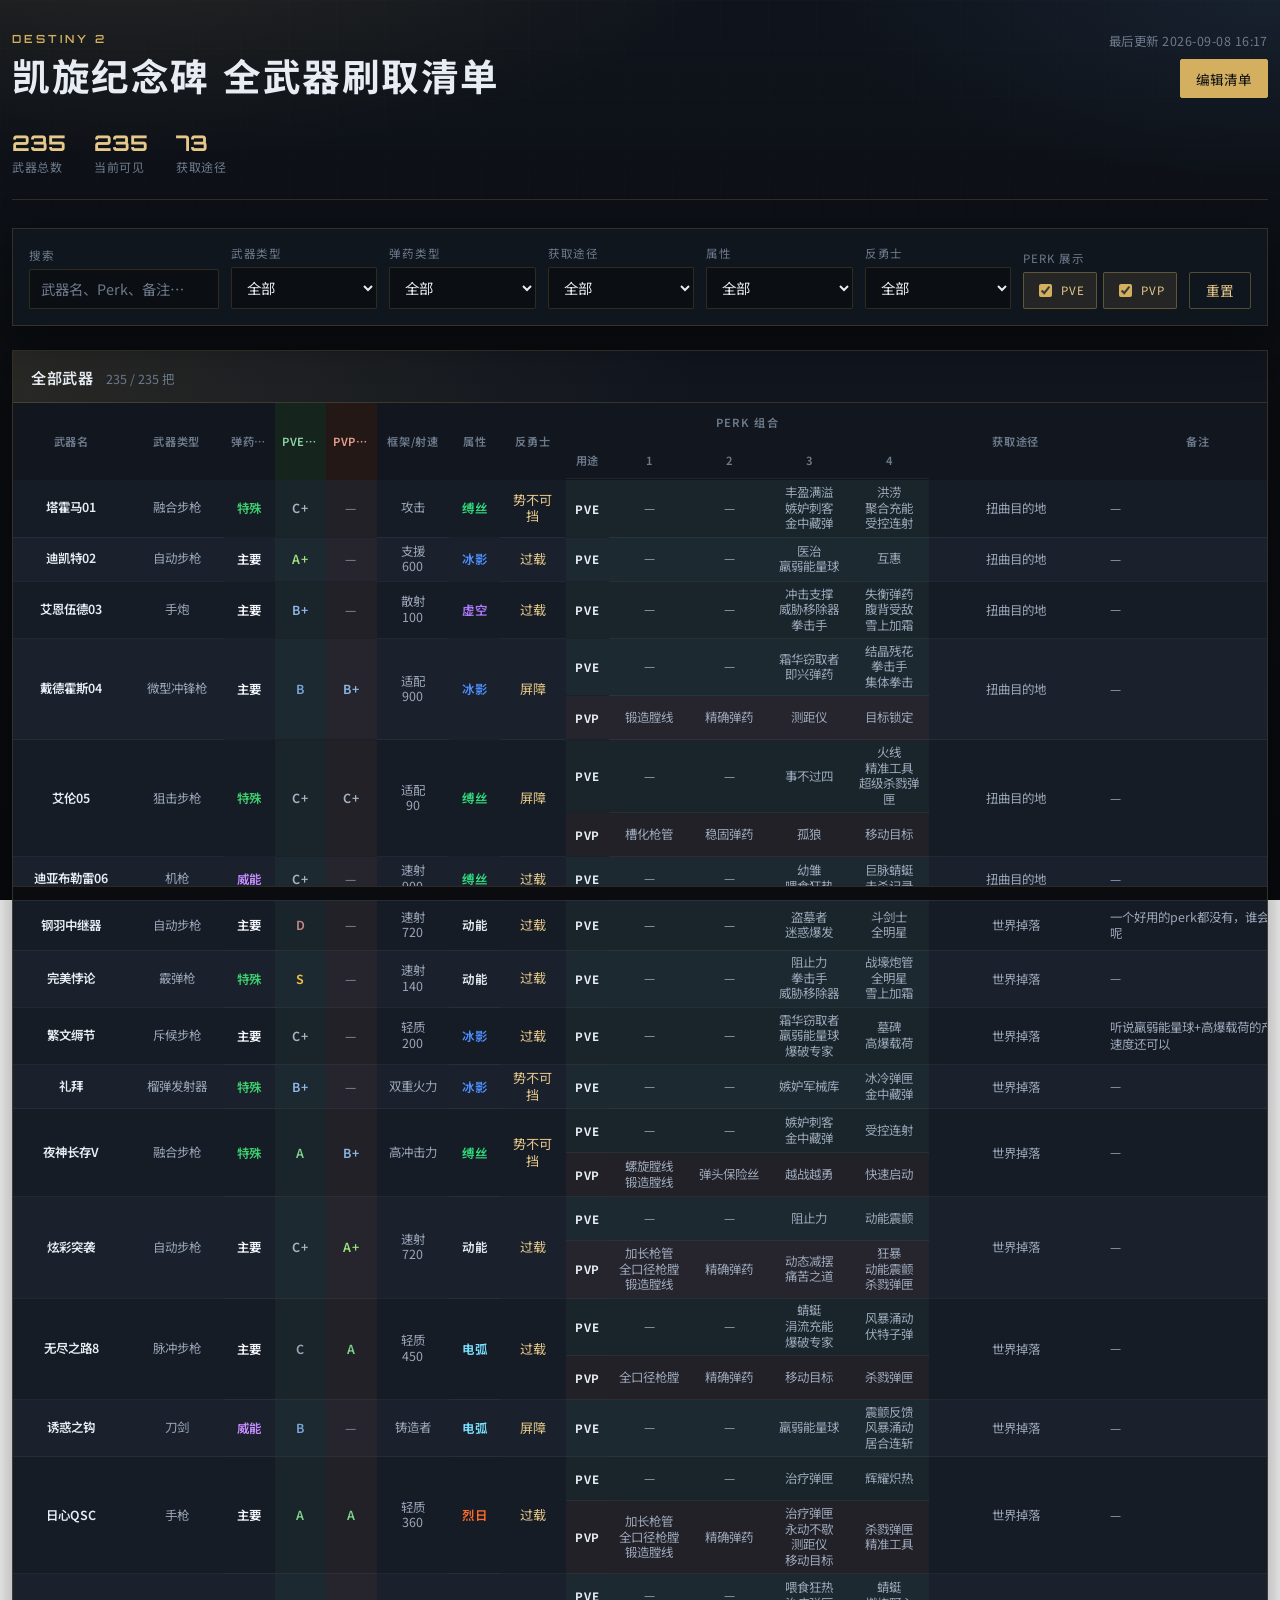
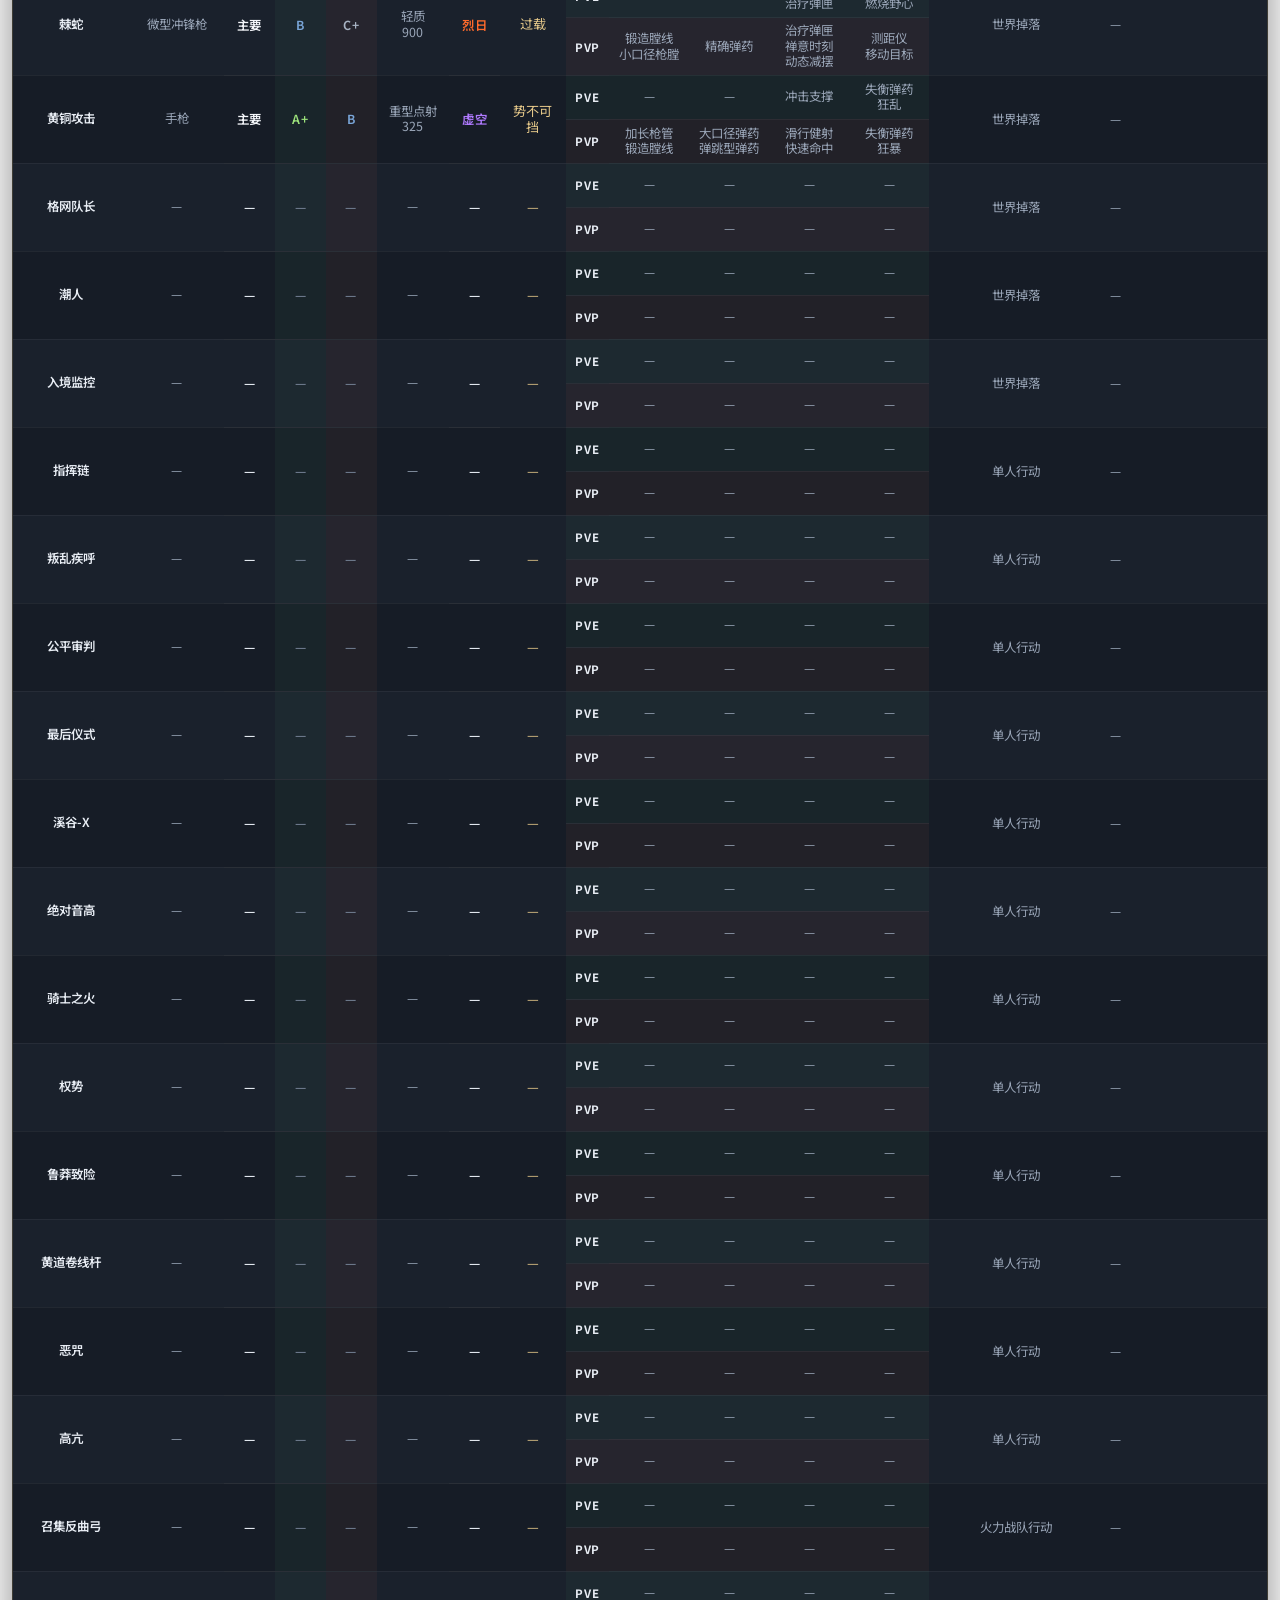
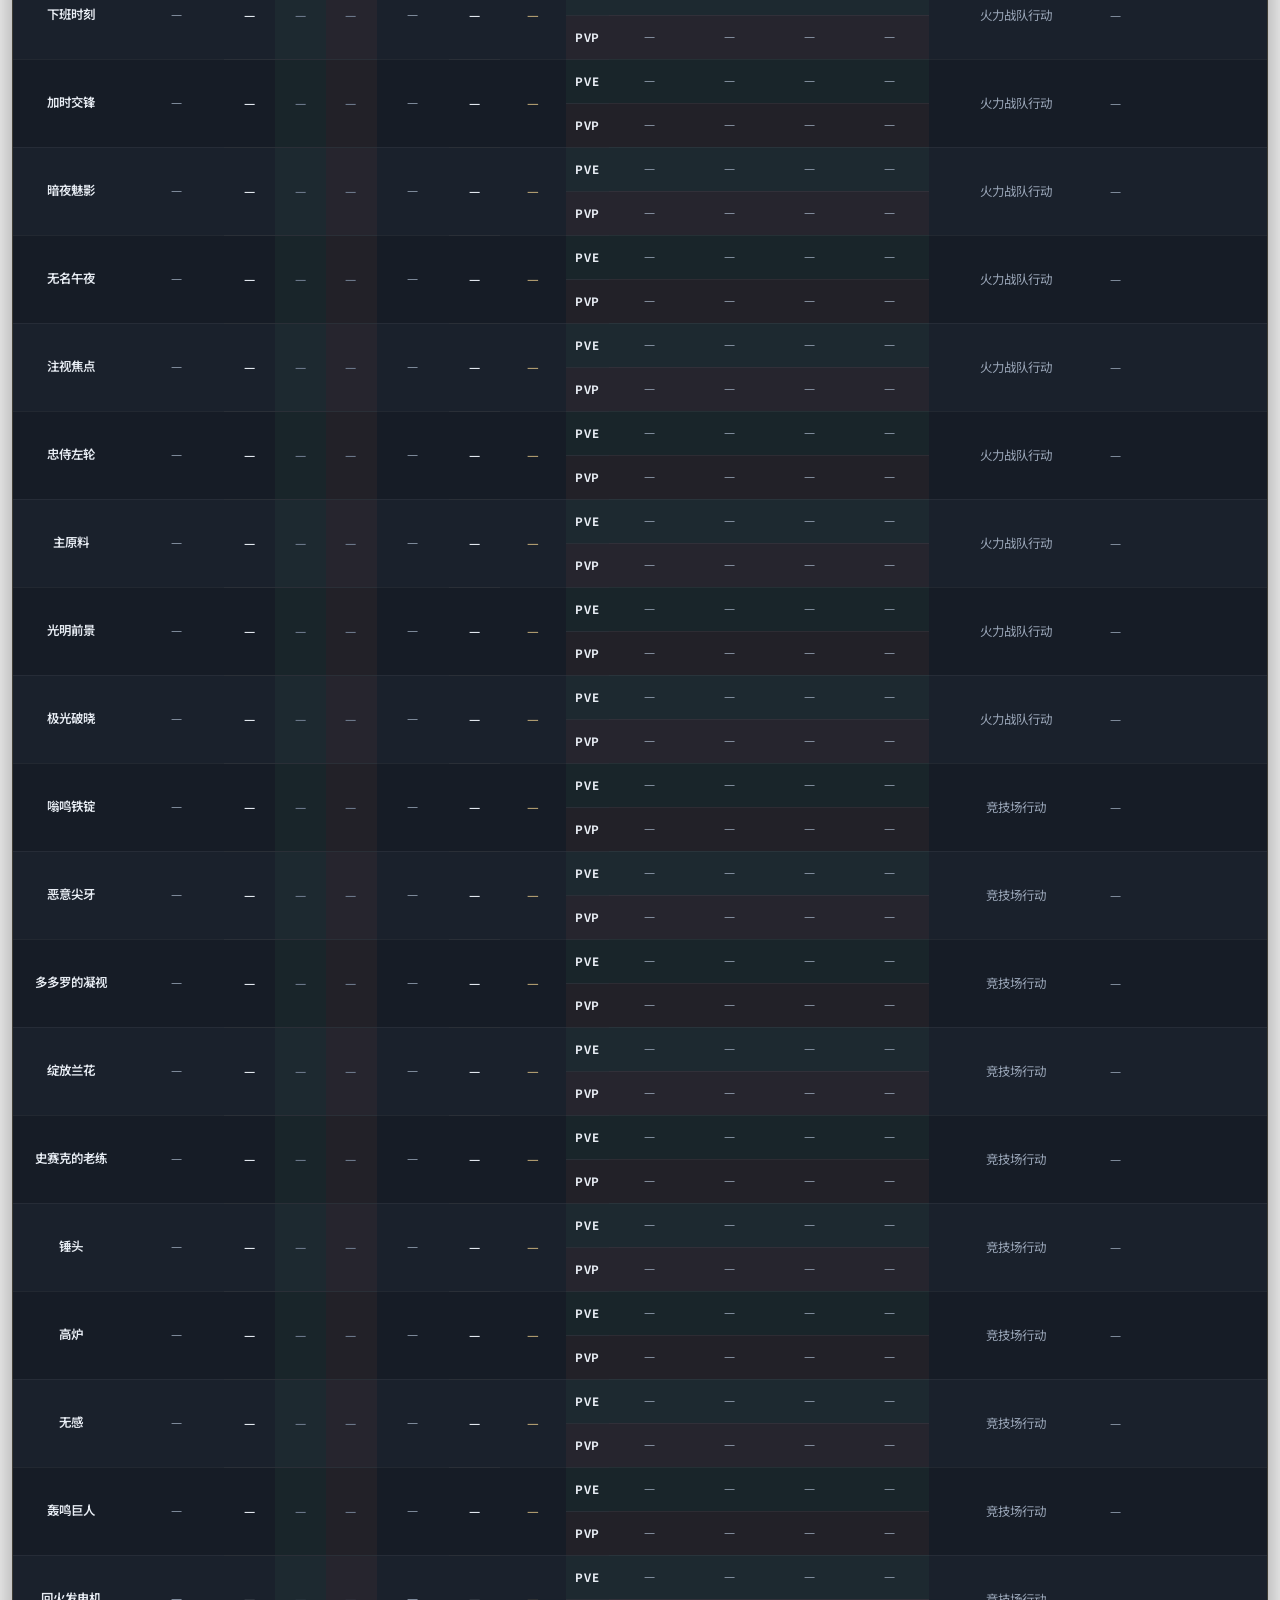
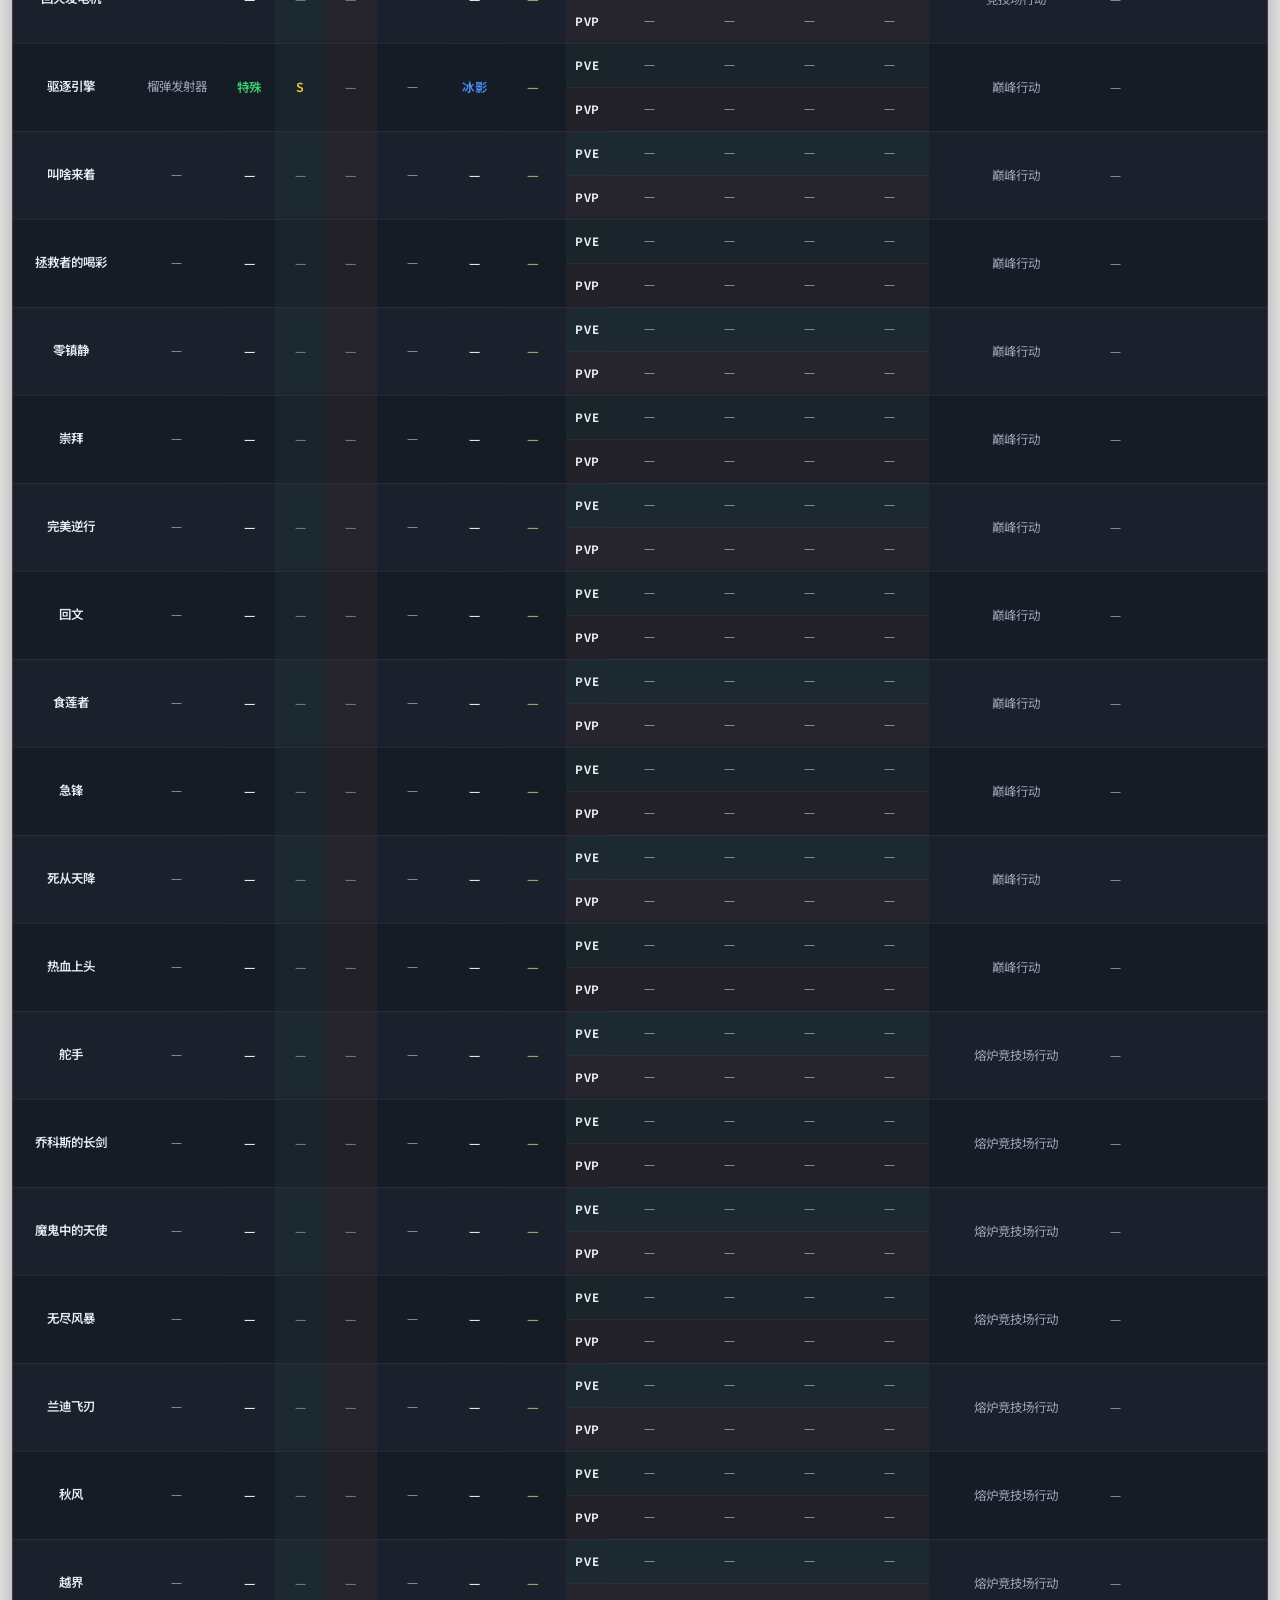
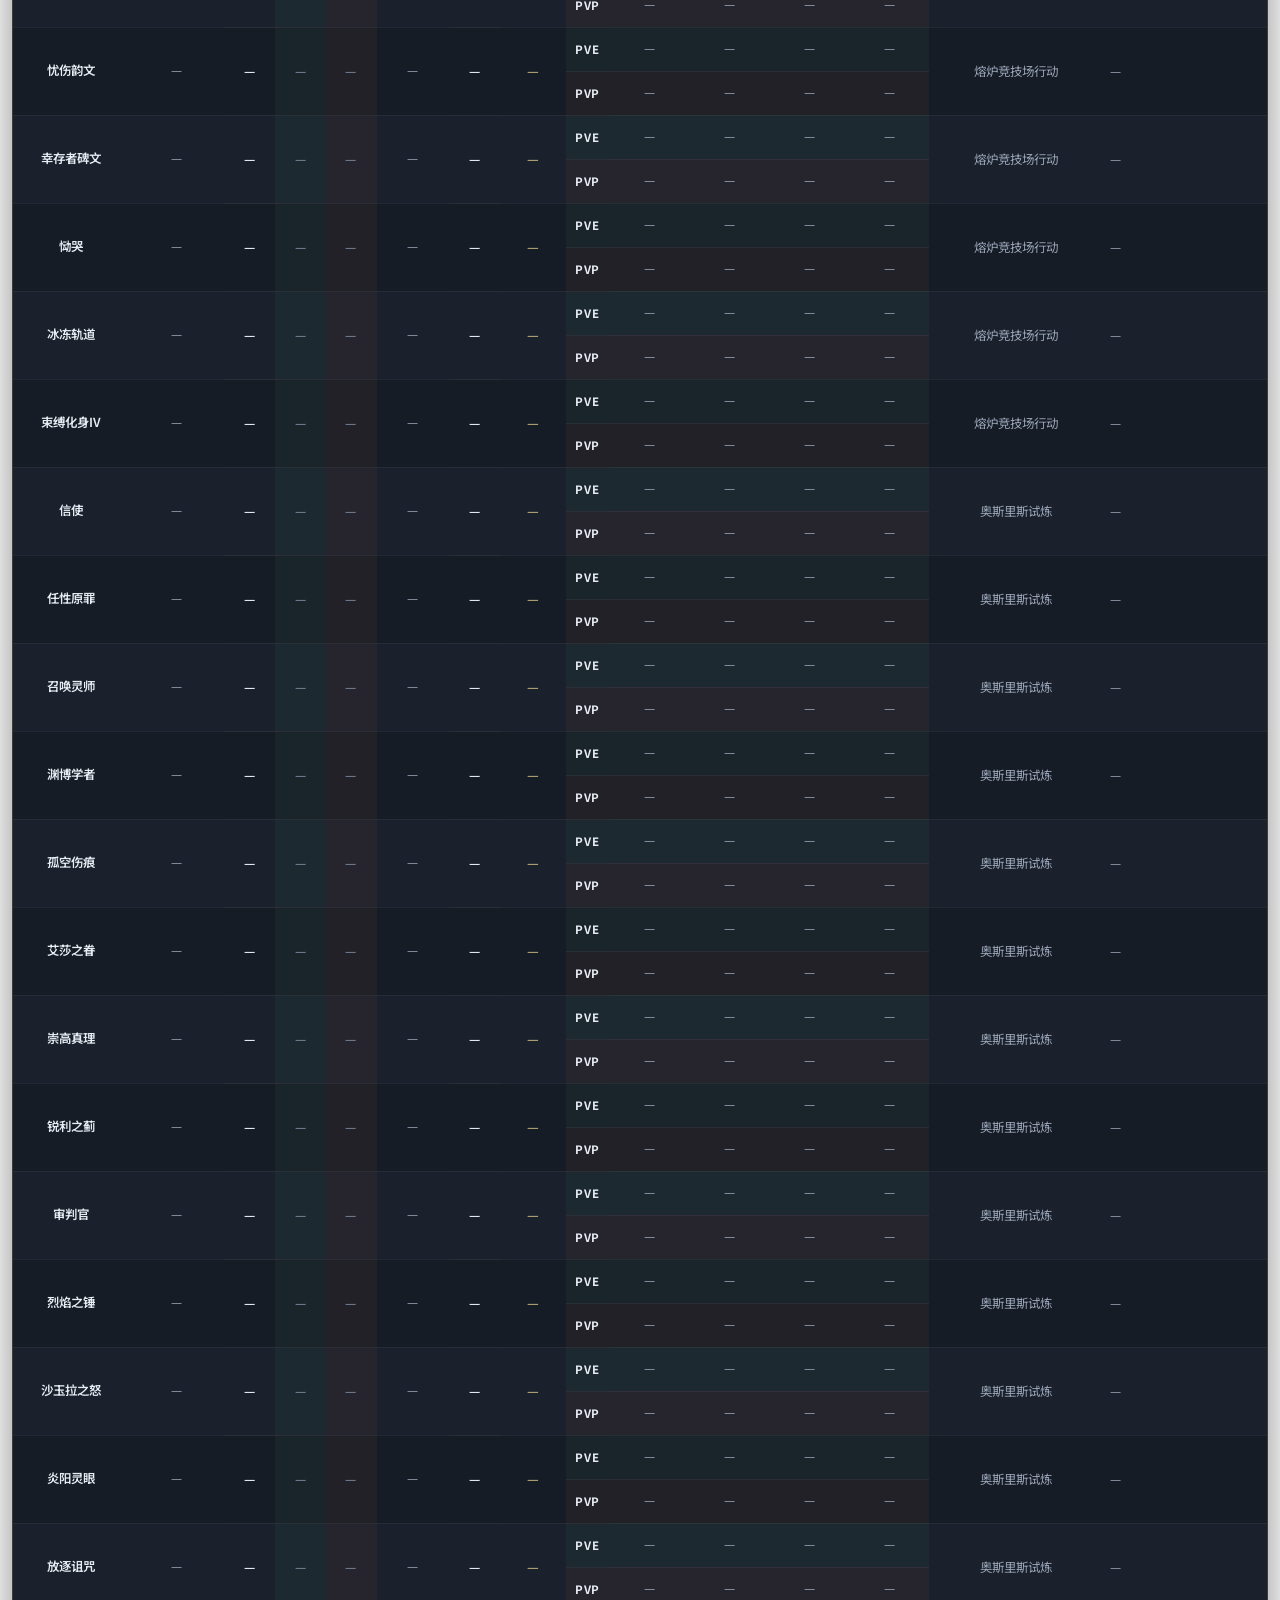
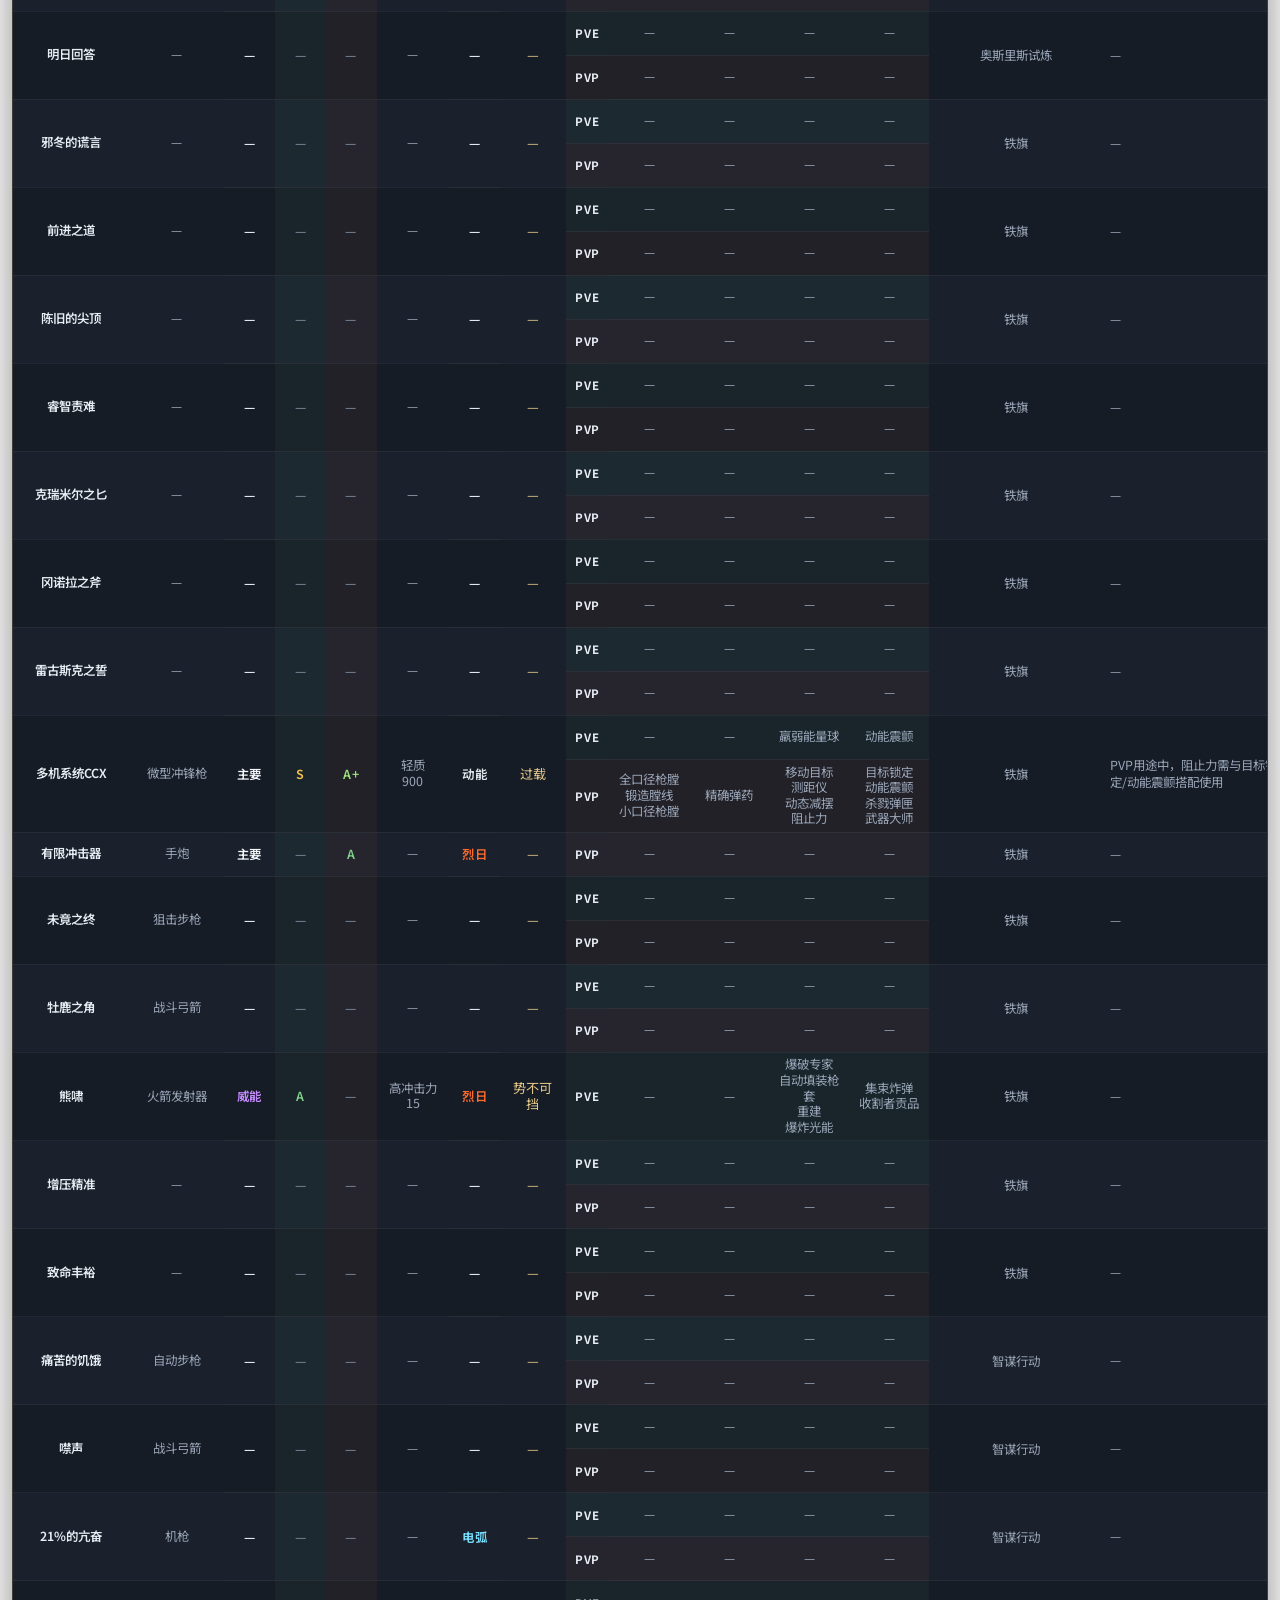
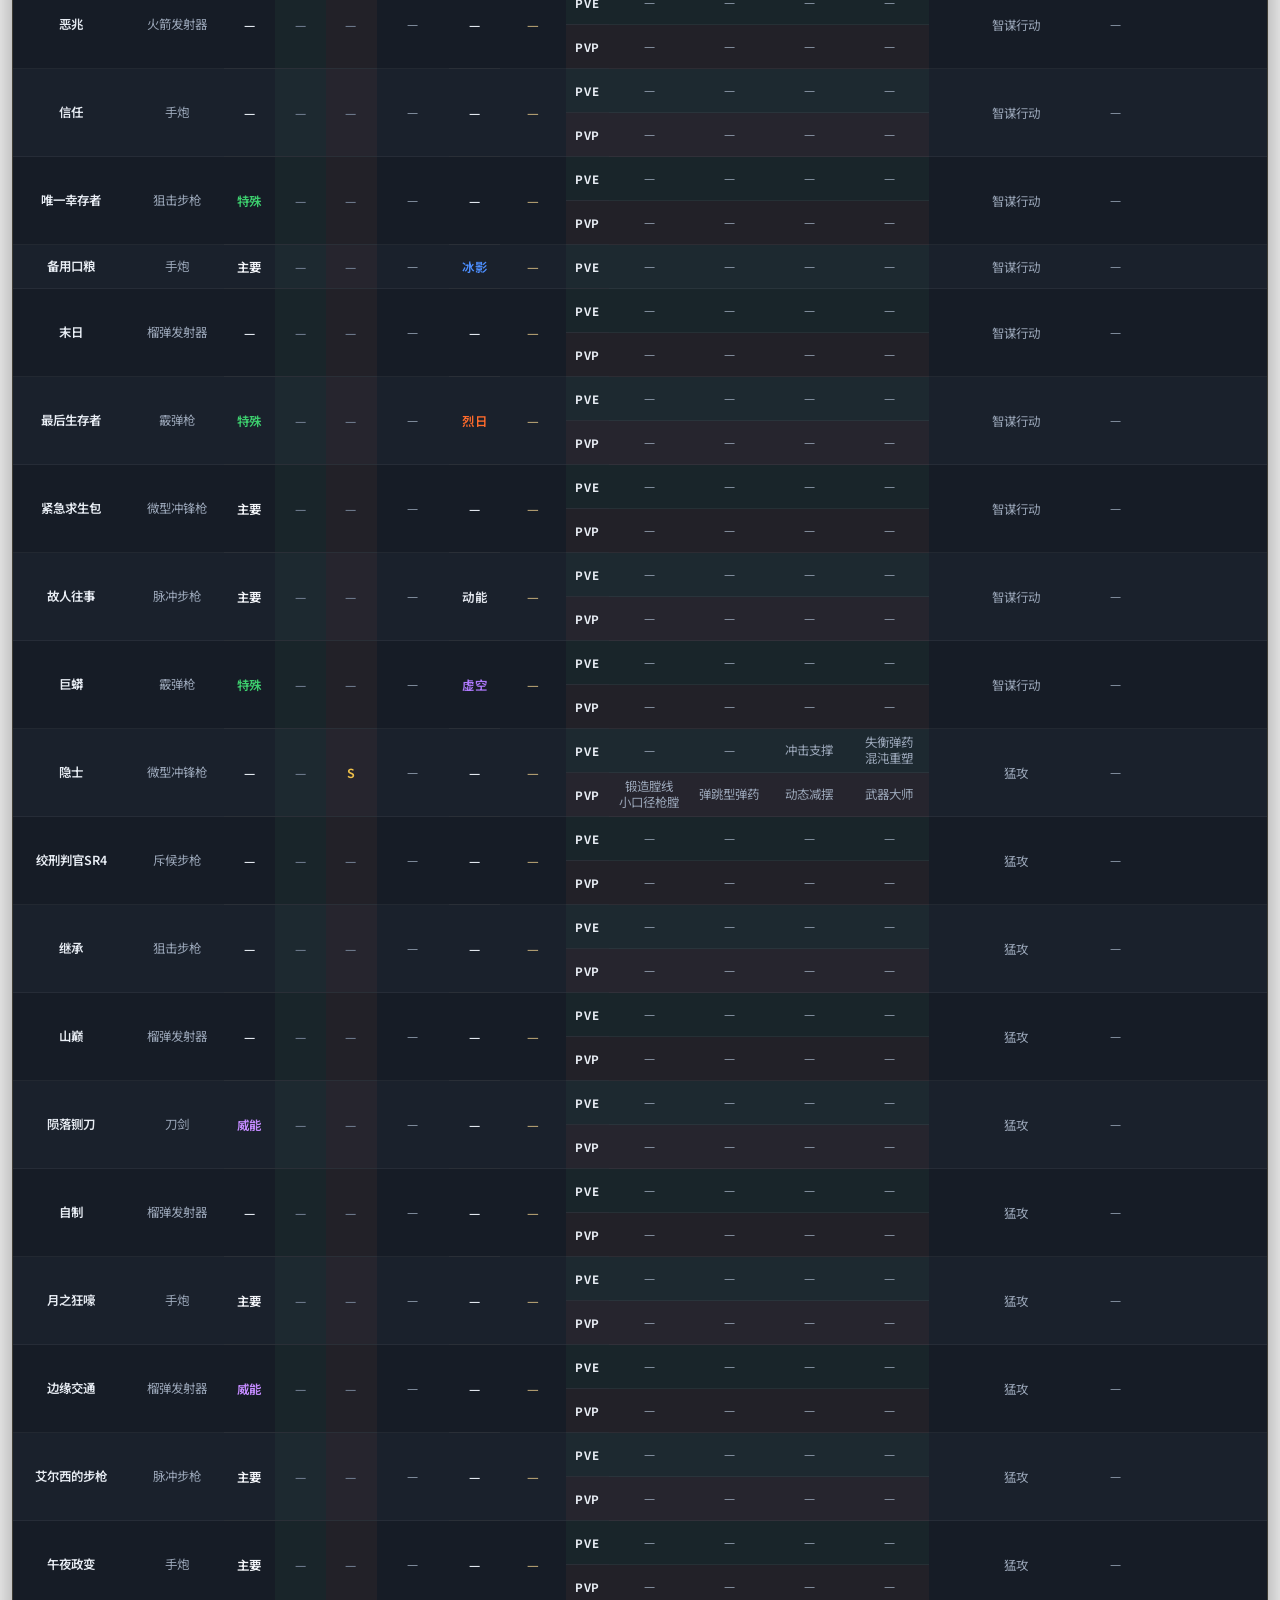
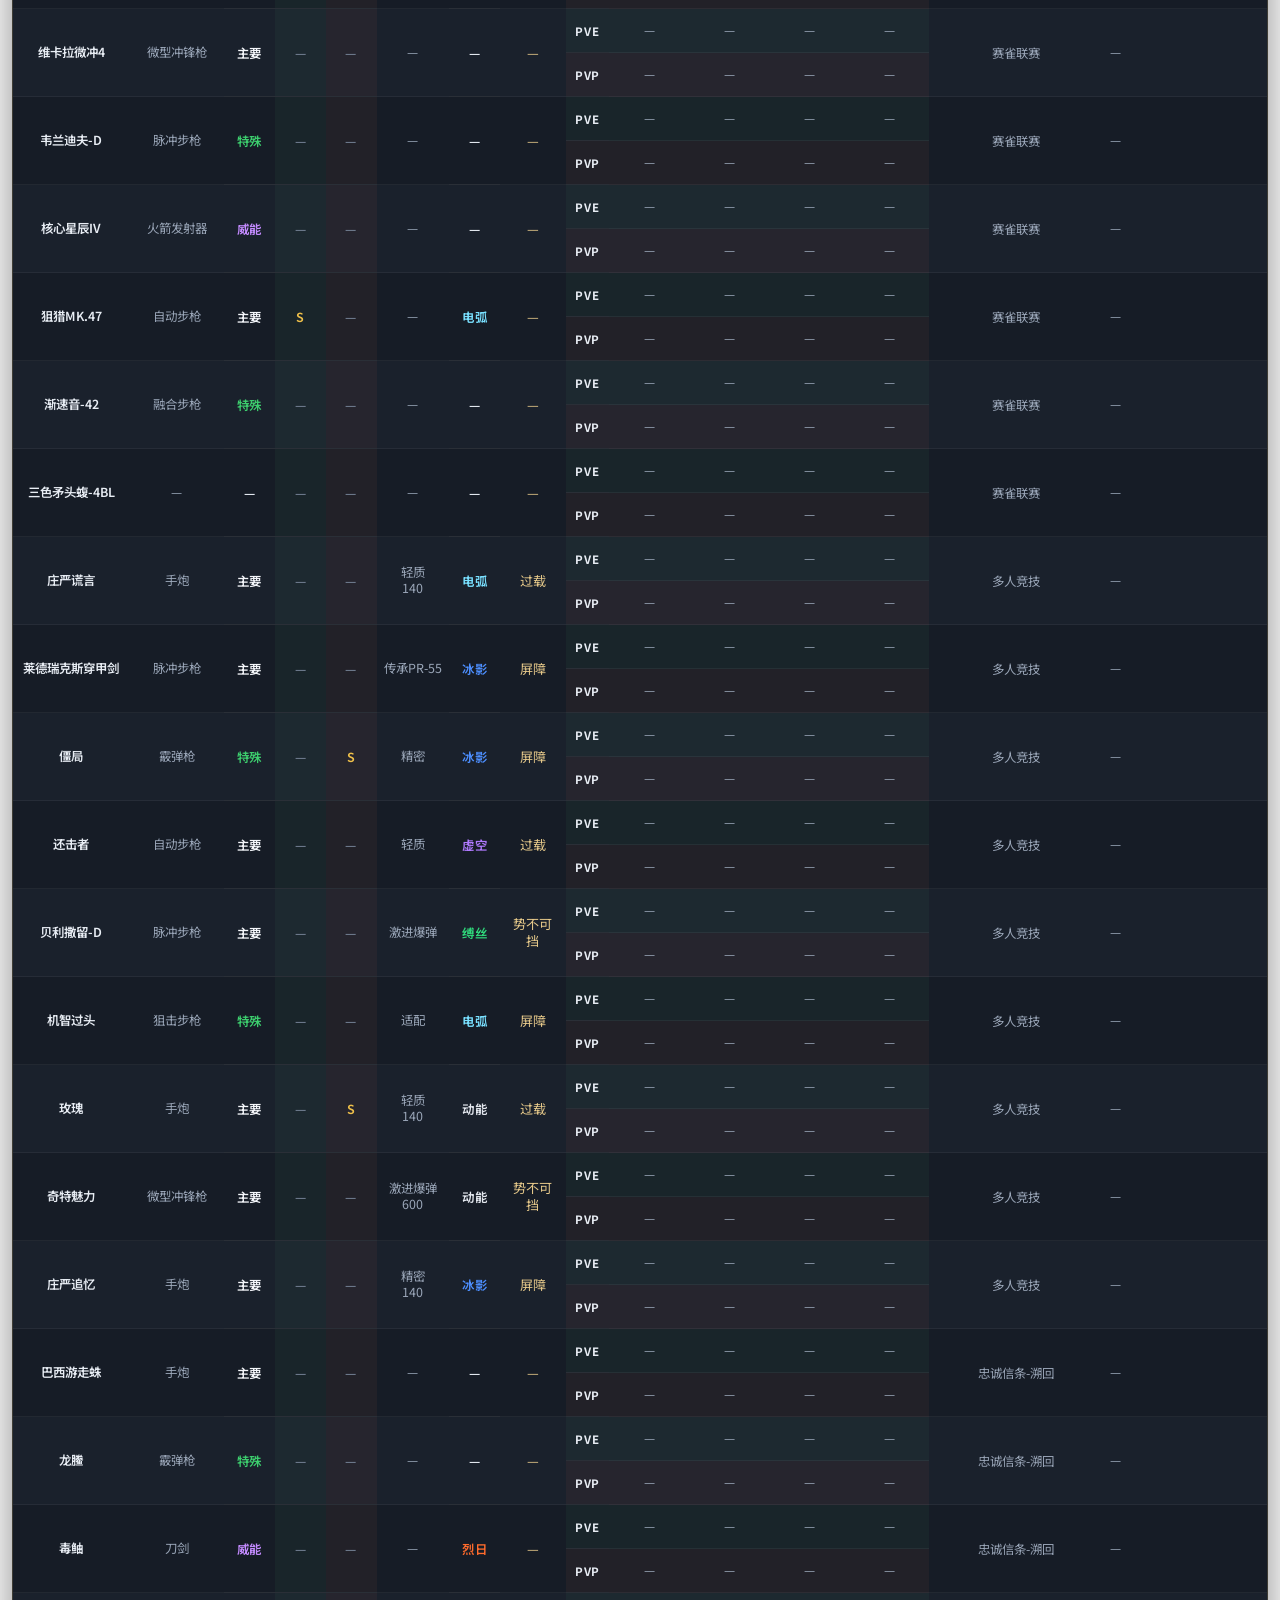
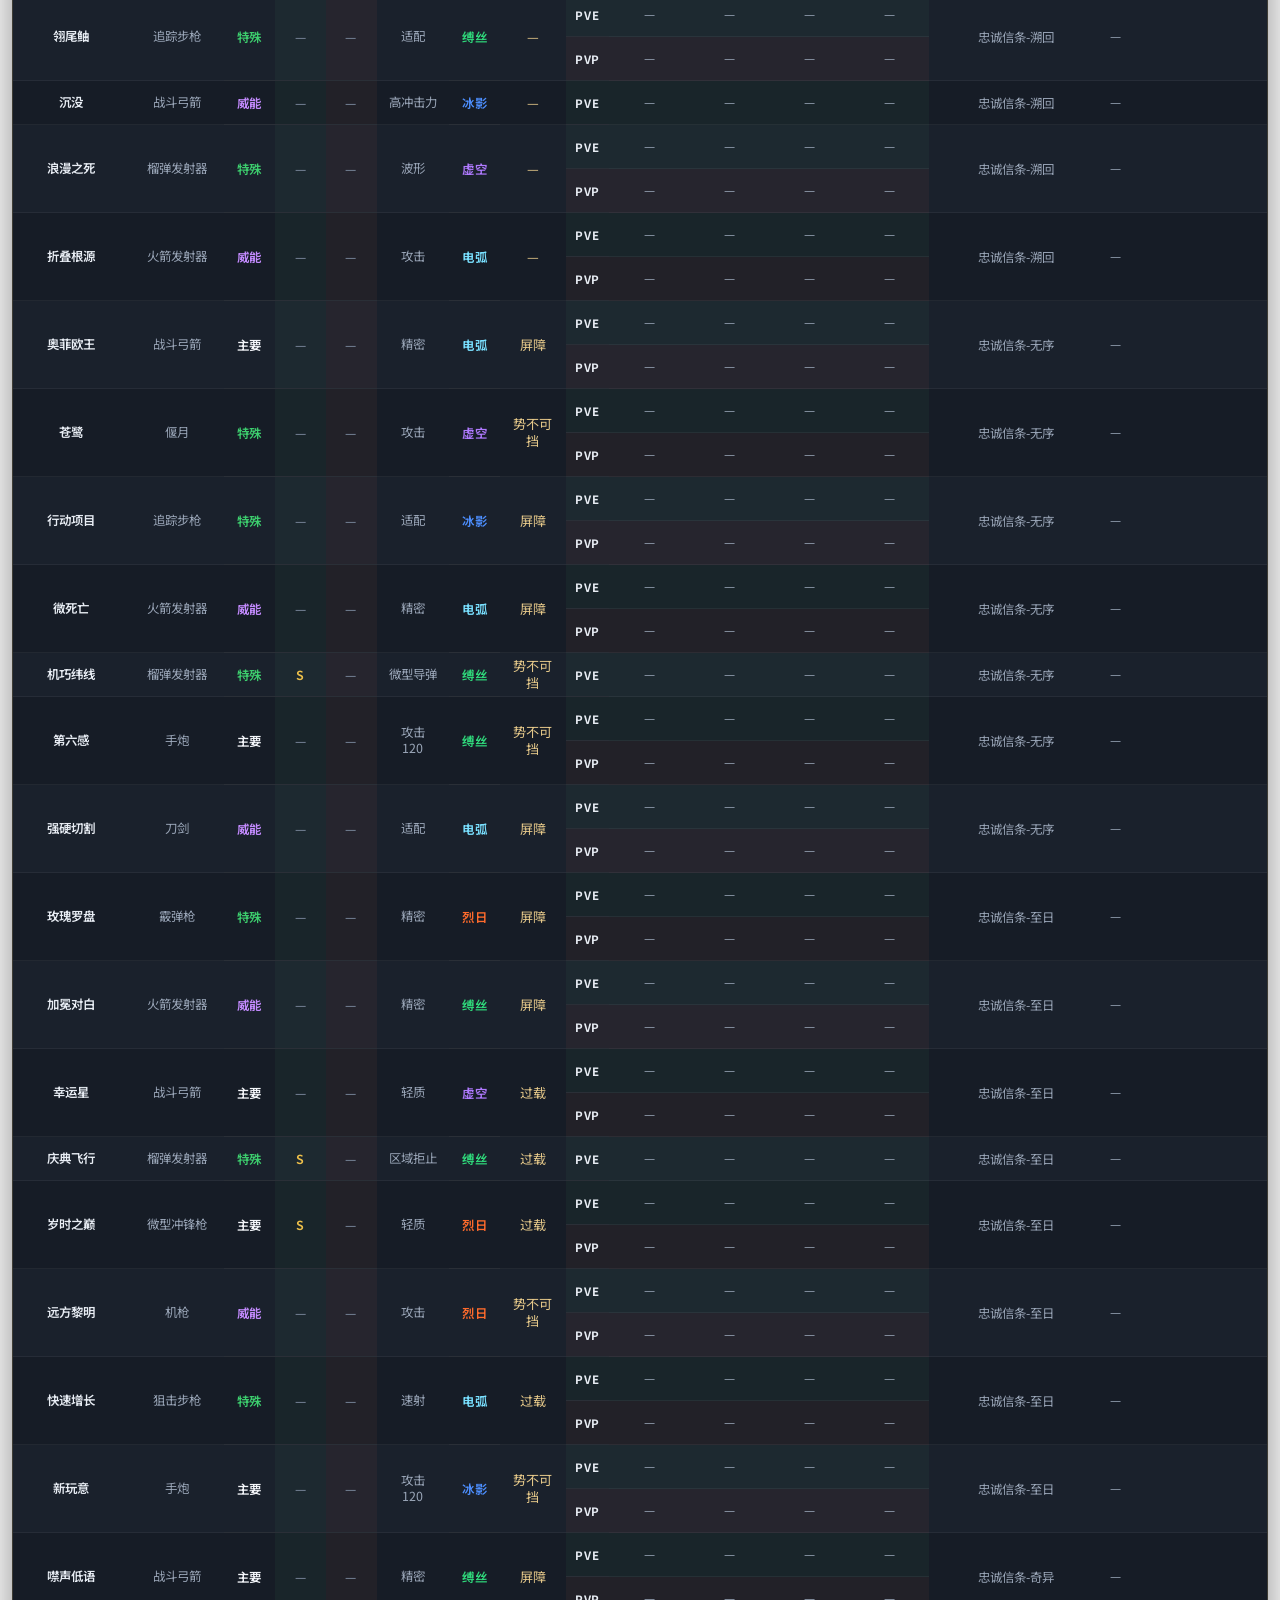
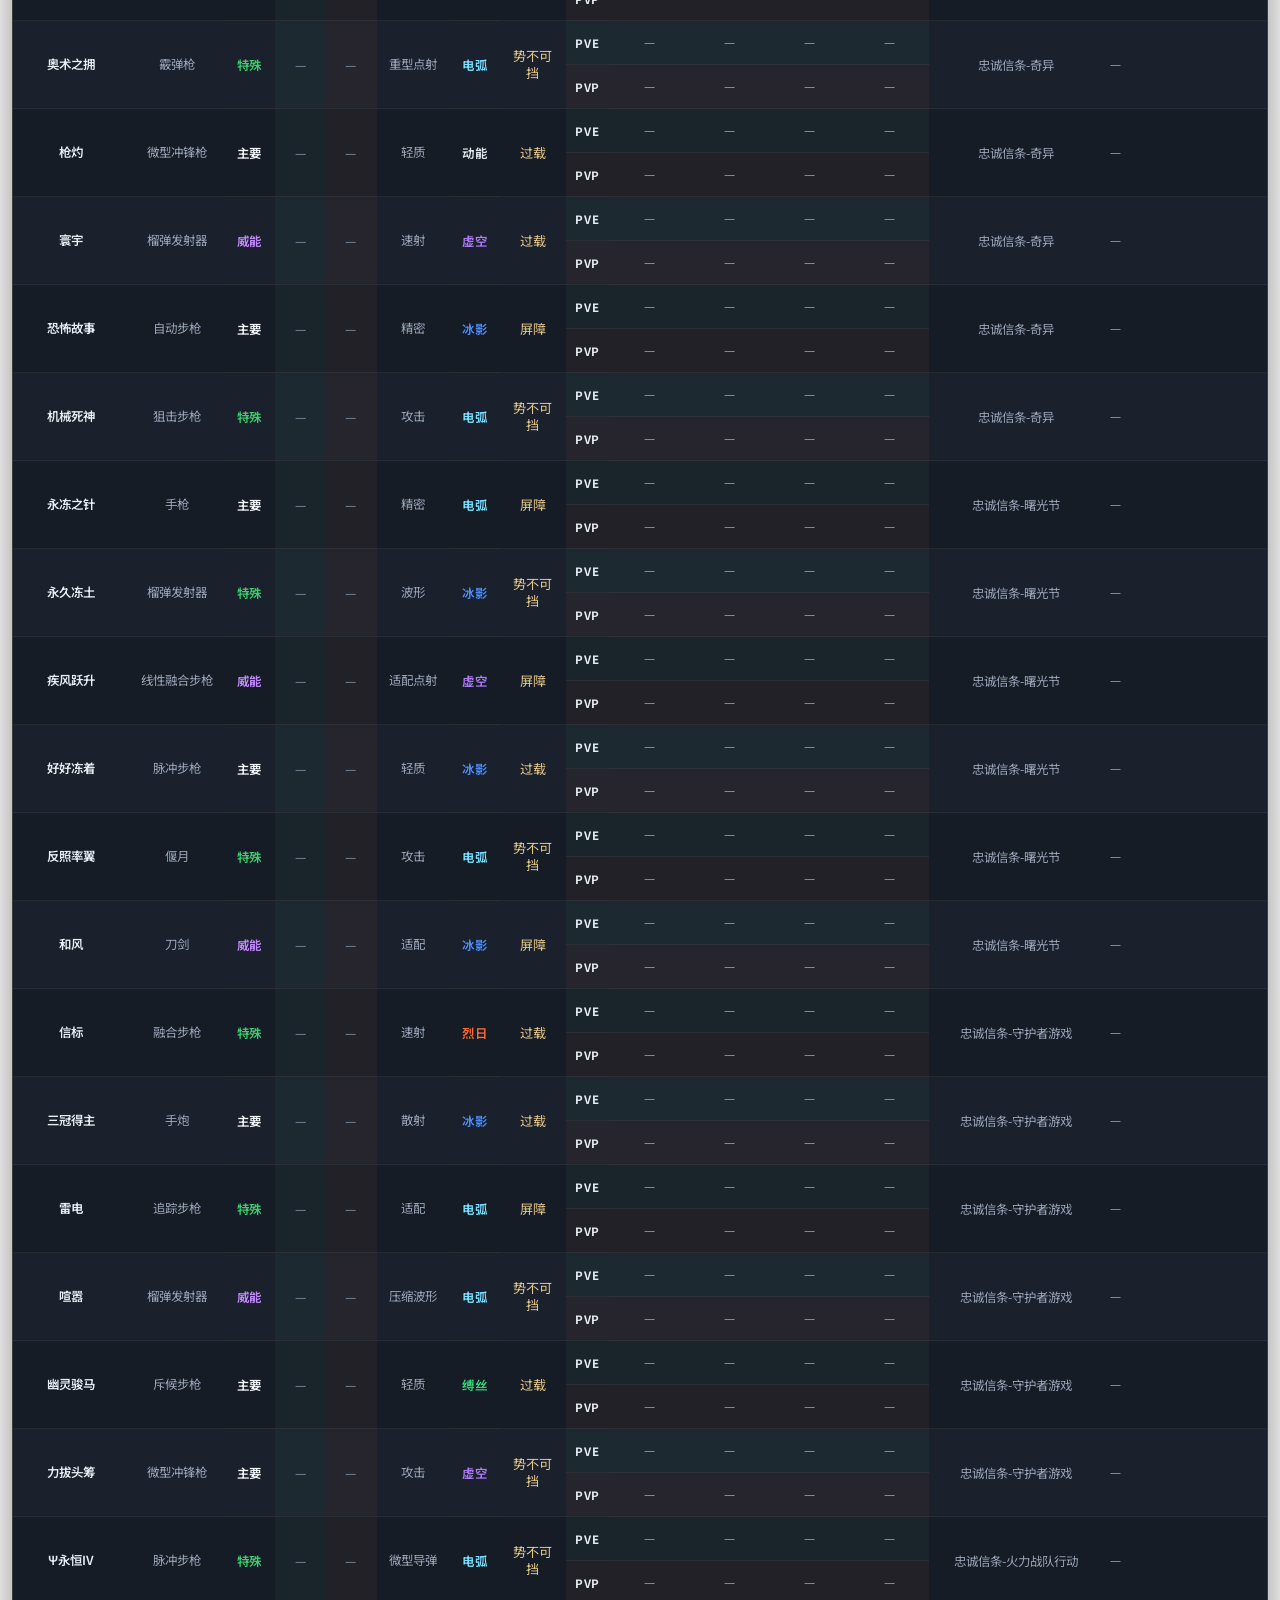
==== commit d79cca10: "Update weapon list 2026-09-09 18:32" ====
--- a/index.html
+++ b/index.html
@@ -136,6 +136,7 @@
 
     <script src="data.js"></script>
     <script src="storage.js"></script>
+    <script src="weapons-db.js"></script>
     <script src="app.js"></script>
   </body>
 </html>
--- a/styles.css
+++ b/styles.css
@@ -23,10 +23,13 @@
   --s: #f0c14a;
   --ap: #9be07a;
   --a: #7dcf8a;
+  --am: #6aba7c;
   --bp: #8eb8e8;
   --b: #7aa6d9;
+  --bm: #6a94c4;
   --cp: #a8b4c4;
   --c: #9aa6b8;
+  --cm: #8894a6;
   --d: #c48888;
   --radius: 2px;
   --shadow: 0 12px 40px rgba(0, 0, 0, 0.45);
@@ -442,6 +445,20 @@
 .name-cell {
   font-weight: 600;
   color: var(--text);
+}
+
+a.weapon-name-link {
+  color: var(--gold-soft);
+  text-decoration: none;
+  border-bottom: 1px solid color-mix(in srgb, var(--gold-soft) 35%, transparent);
+  transition: color 0.15s ease, border-color 0.15s ease;
+}
+
+a.weapon-name-link:hover,
+a.weapon-name-link:focus-visible {
+  color: var(--gold);
+  border-bottom-color: var(--gold);
+  outline: none;
 }
 
 .note-cell {
@@ -606,10 +623,13 @@
 .rating-S { color: var(--s); }
 .rating-Ap { color: var(--ap); }
 .rating-A { color: var(--a); }
+.rating-Am { color: var(--am); }
 .rating-Bp { color: var(--bp); }
 .rating-B { color: var(--b); }
+.rating-Bm { color: var(--bm); }
 .rating-Cp { color: var(--cp); }
 .rating-C { color: var(--c); }
+.rating-Cm { color: var(--cm); }
 .rating-D { color: var(--d); }
 .rating-empty { color: var(--text-mute); }
 
@@ -1282,6 +1302,129 @@
   display: none;
 }
 
+.weapon-name-field {
+  position: relative;
+}
+
+.weapon-name-field #weapon-db-hint {
+  margin: 0.35rem 0 0;
+}
+
+.weapon-db-picker {
+  display: flex;
+  flex-direction: column;
+  gap: 0.35rem;
+  margin-top: 0.5rem;
+  max-height: 14rem;
+  overflow: auto;
+  padding: 0.35rem;
+  border: 1px solid rgba(255, 255, 255, 0.12);
+  background: rgba(8, 12, 20, 0.92);
+}
+
+.weapon-db-picker[hidden] {
+  display: none;
+}
+
+.weapon-db-pick {
+  display: flex;
+  flex-direction: column;
+  align-items: flex-start;
+  gap: 0.15rem;
+  width: 100%;
+  padding: 0.55rem 0.7rem;
+  border: 1px solid transparent;
+  background: rgba(255, 255, 255, 0.04);
+  color: inherit;
+  font: inherit;
+  text-align: left;
+  cursor: pointer;
+}
+
+.weapon-db-pick:hover,
+.weapon-db-pick:focus-visible {
+  border-color: rgba(120, 180, 255, 0.45);
+  background: rgba(80, 140, 220, 0.16);
+  outline: none;
+}
+
+.weapon-db-pick-meta {
+  font-size: 0.82em;
+  color: var(--text-mute);
+}
+
+.perk-multi {
+  display: flex;
+  flex-direction: column;
+  gap: 0.4rem;
+  min-width: 0;
+}
+
+.perk-multi-list {
+  display: flex;
+  flex-direction: column;
+  gap: 0.15rem;
+  max-height: 12rem;
+  overflow-x: hidden;
+  overflow-y: auto;
+  padding: 0.4rem 0.5rem;
+  border: 1px solid var(--line);
+  border-radius: var(--radius);
+  background: var(--bg-deep);
+}
+
+.editor-form .field .perk-multi-option {
+  display: flex;
+  align-items: center;
+  gap: 0.5rem;
+  margin: 0;
+  padding: 0.28rem 0.15rem;
+  font-size: 0.88rem;
+  font-weight: 400;
+  letter-spacing: normal;
+  text-transform: none;
+  line-height: 1.35;
+  color: var(--text);
+  cursor: pointer;
+}
+
+.editor-form .field .perk-multi-option span {
+  flex: 1 1 auto;
+  min-width: 0;
+  white-space: normal;
+  word-break: break-word;
+}
+
+.editor-form .field .perk-multi-option input[type="checkbox"],
+.perk-multi-option input[type="checkbox"] {
+  width: 1rem;
+  height: 1rem;
+  min-width: 1rem;
+  margin: 0;
+  padding: 0;
+  flex: 0 0 auto;
+  accent-color: var(--gold);
+  background: transparent;
+  border: none;
+  border-radius: 0;
+  cursor: pointer;
+}
+
+.perk-multi-empty {
+  margin: 0;
+  font-size: 0.82rem;
+  color: var(--text-mute);
+}
+
+.perk-multi-add-row {
+  min-width: 0;
+}
+
+.editor-form .field .perk-multi-add-row input,
+.perk-multi-add-row input {
+  width: 100%;
+}
+
 .editor-form-empty {
   padding: 3rem 1.5rem;
   text-align: center;
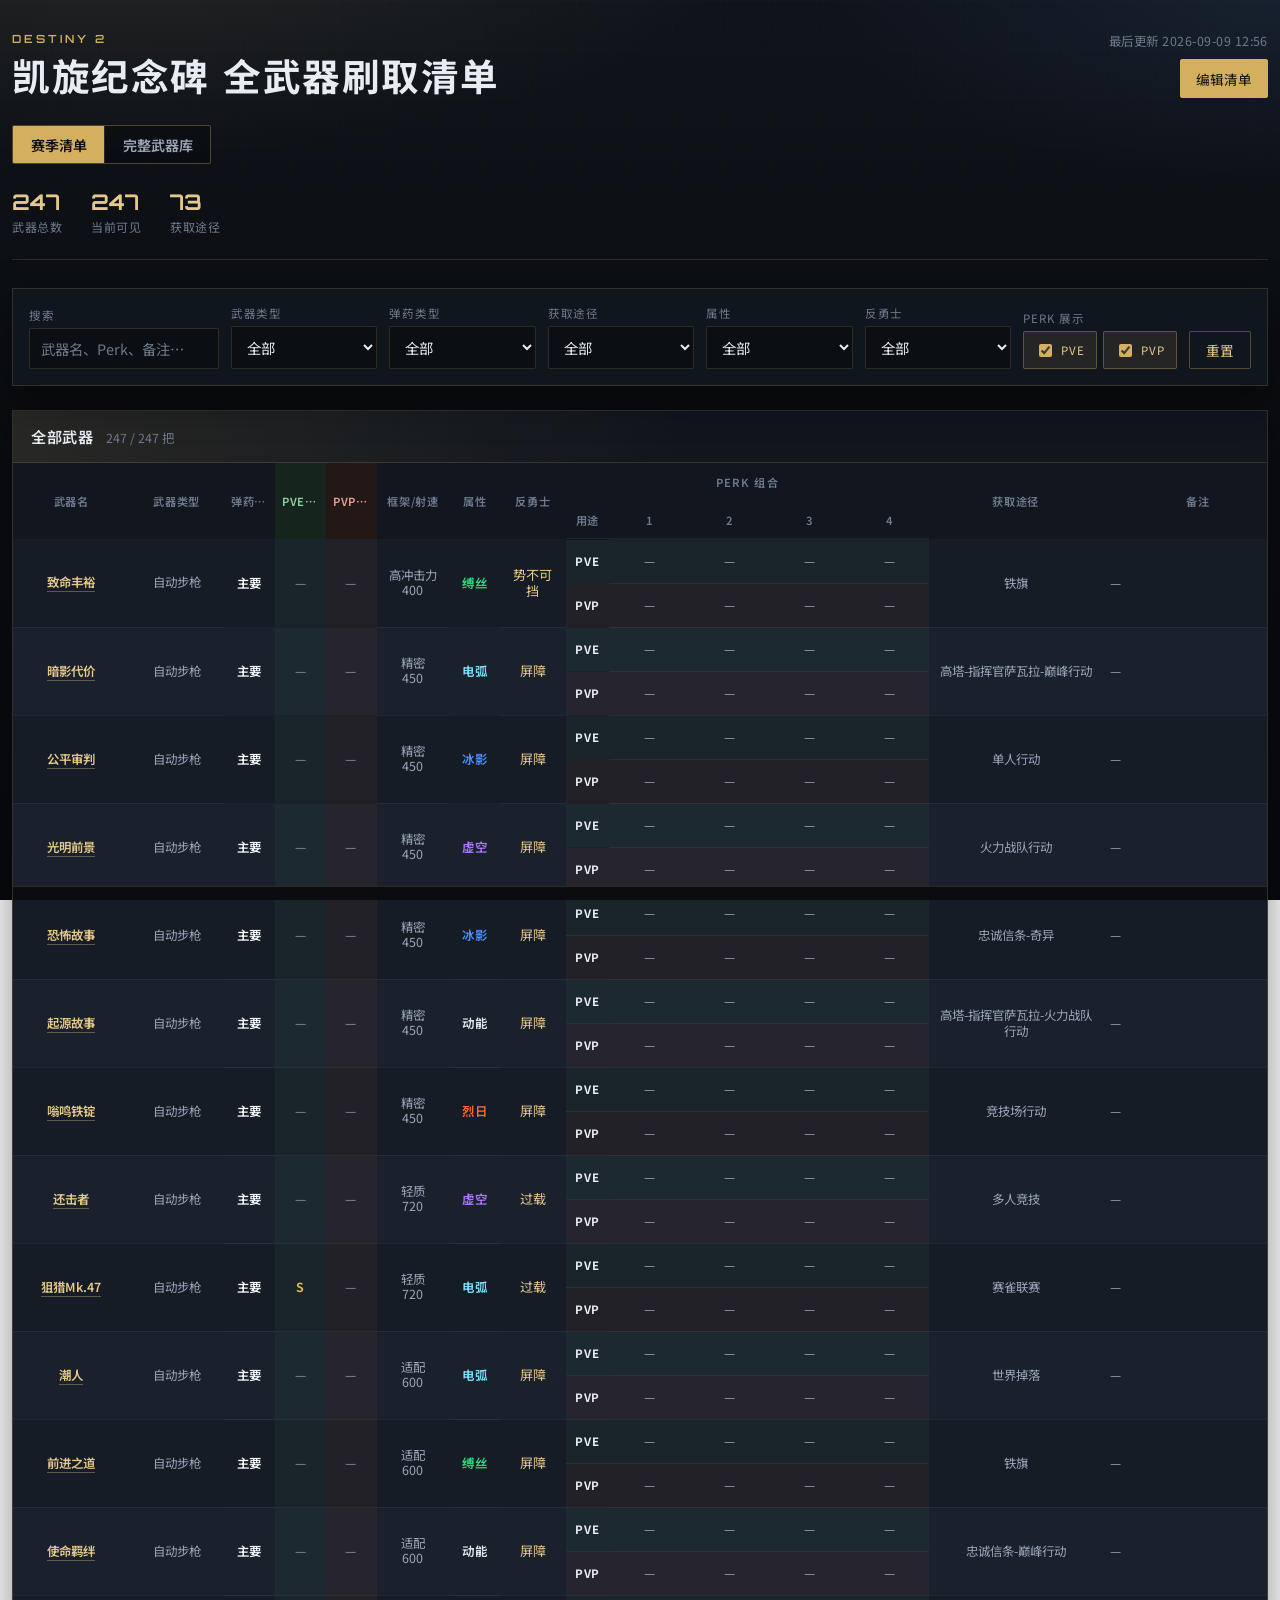
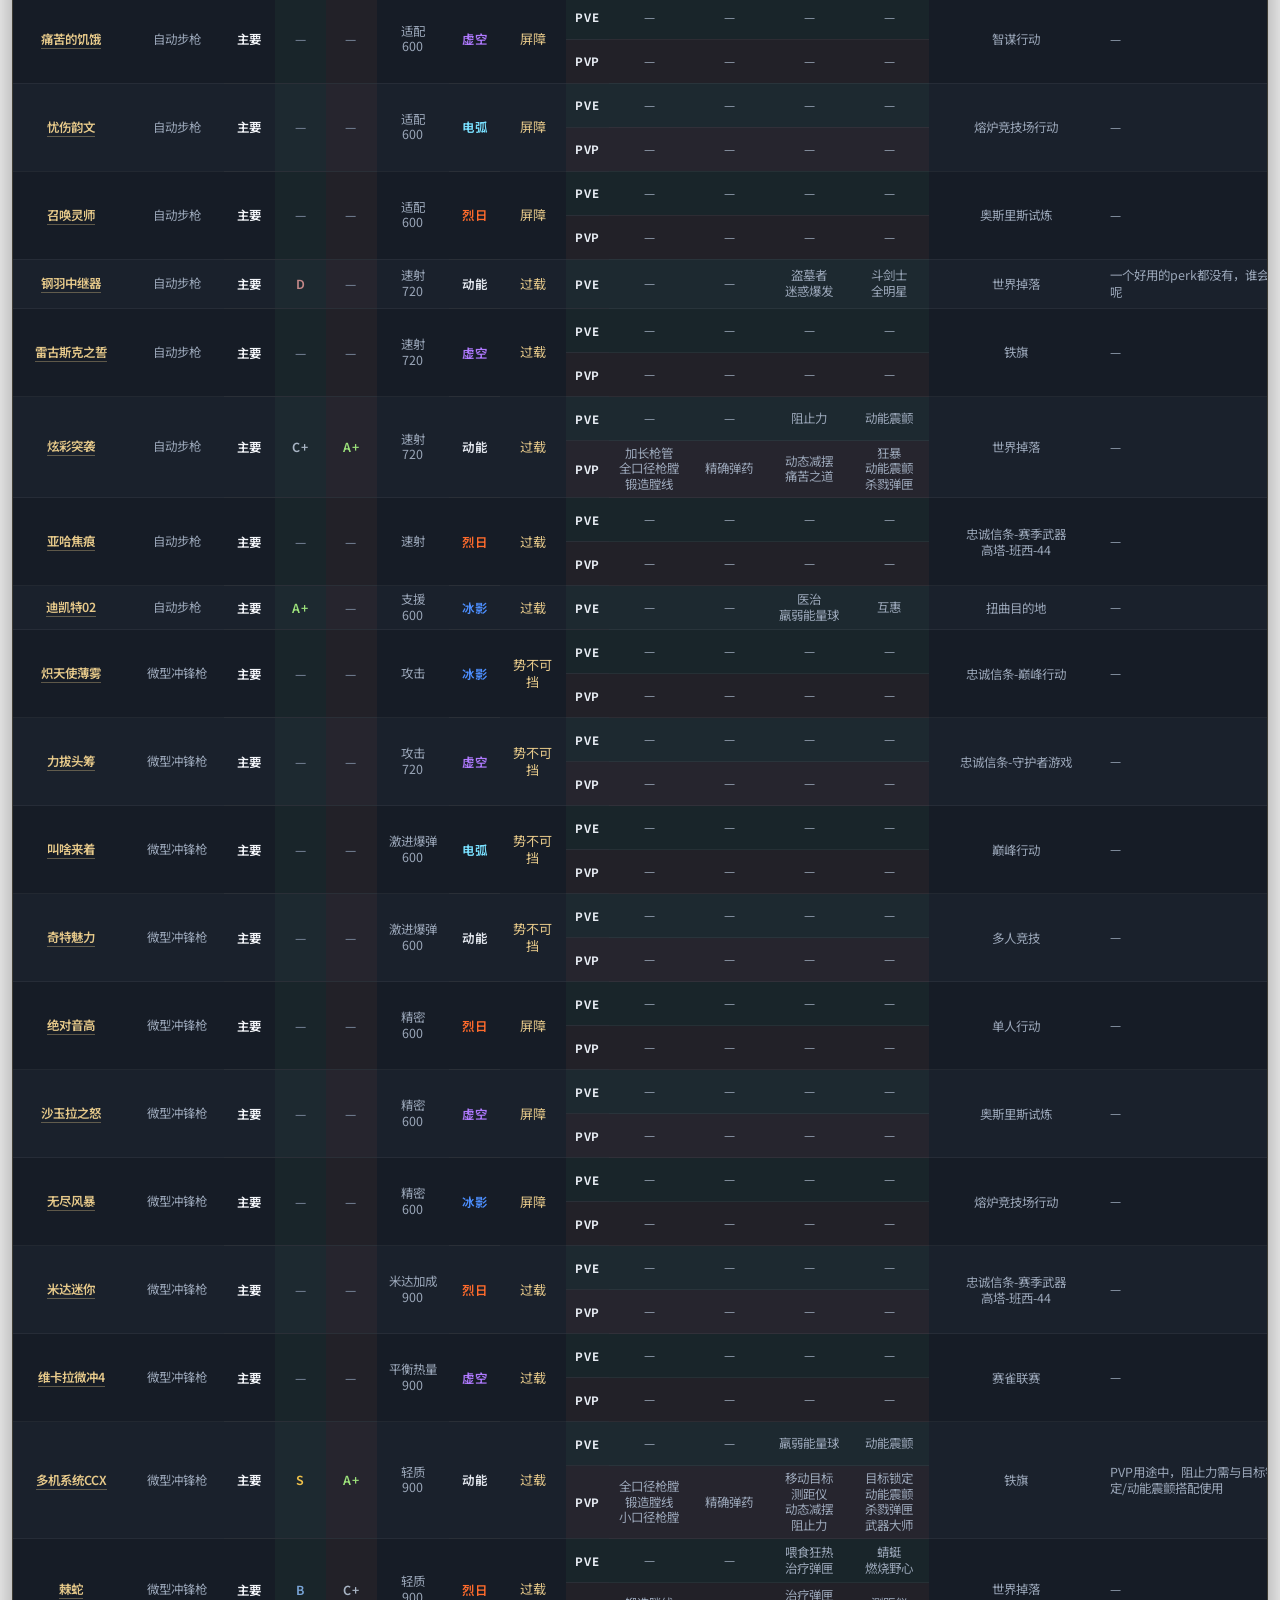
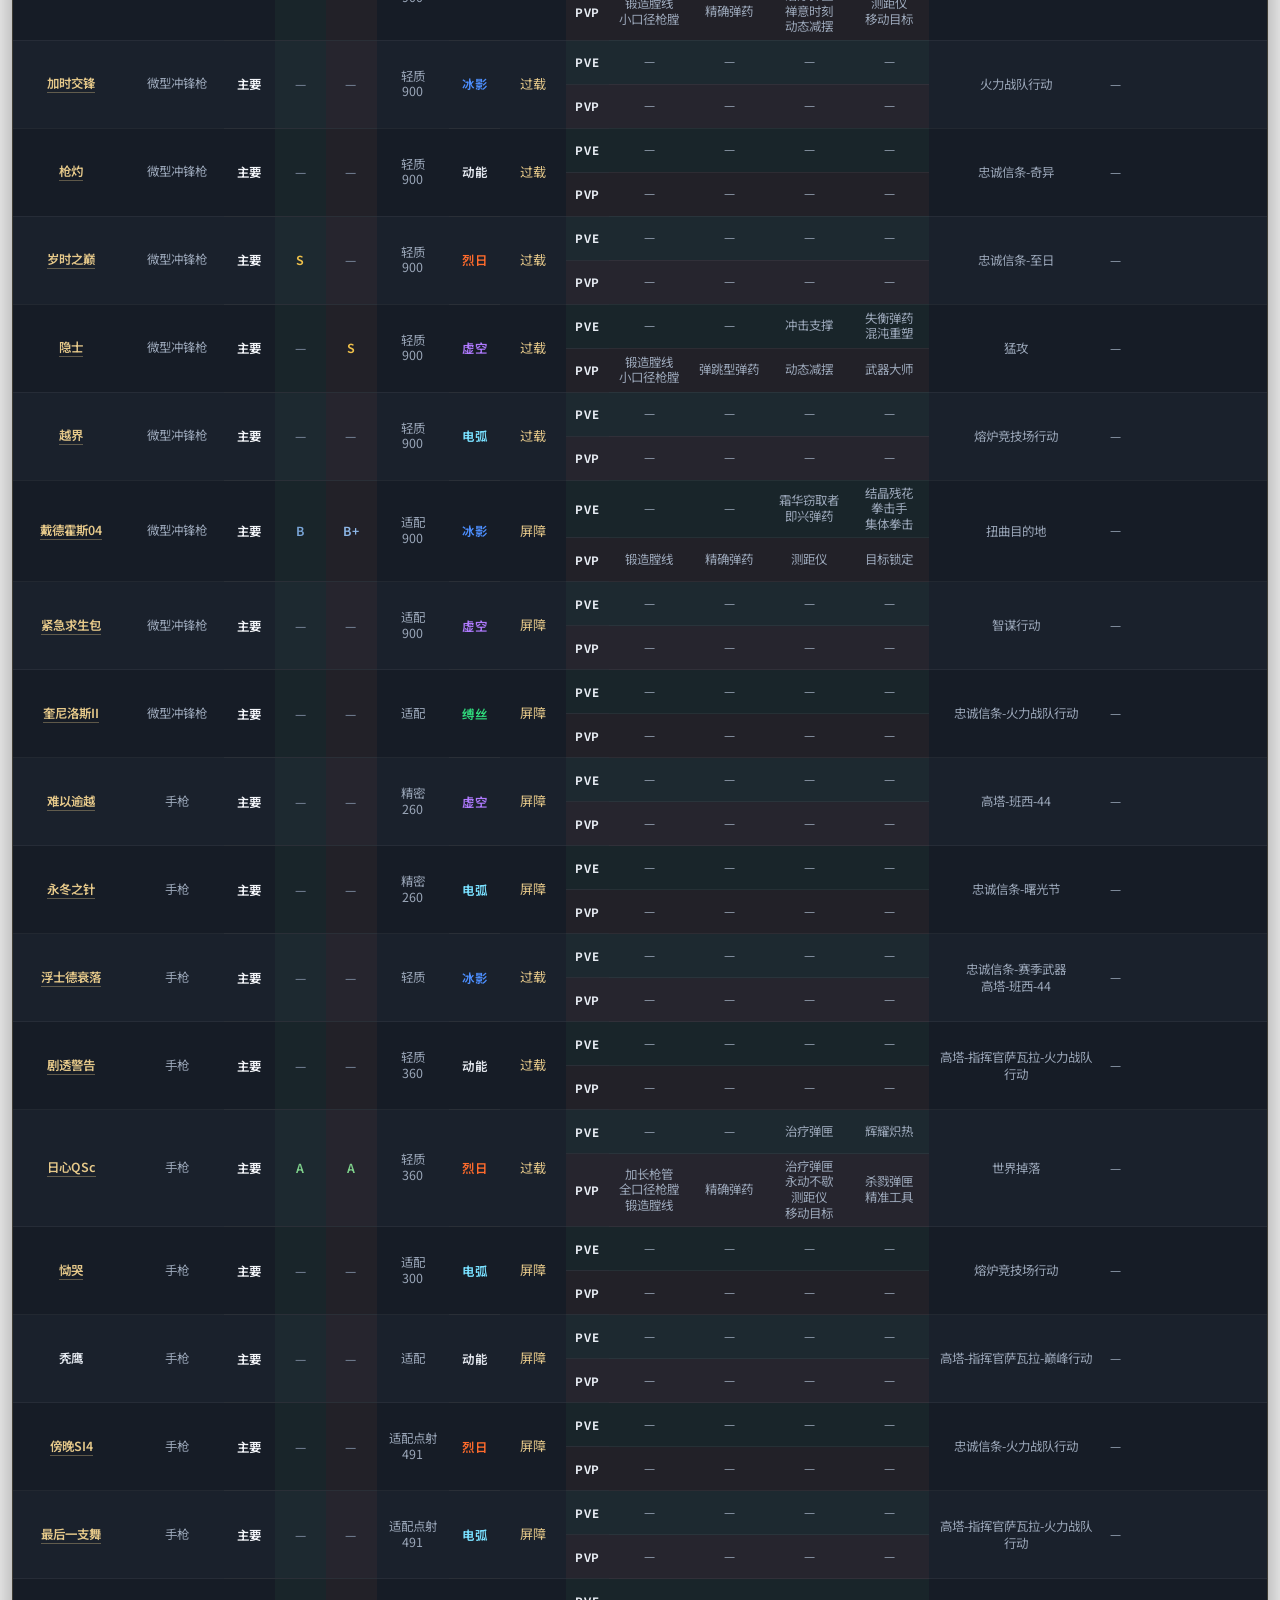
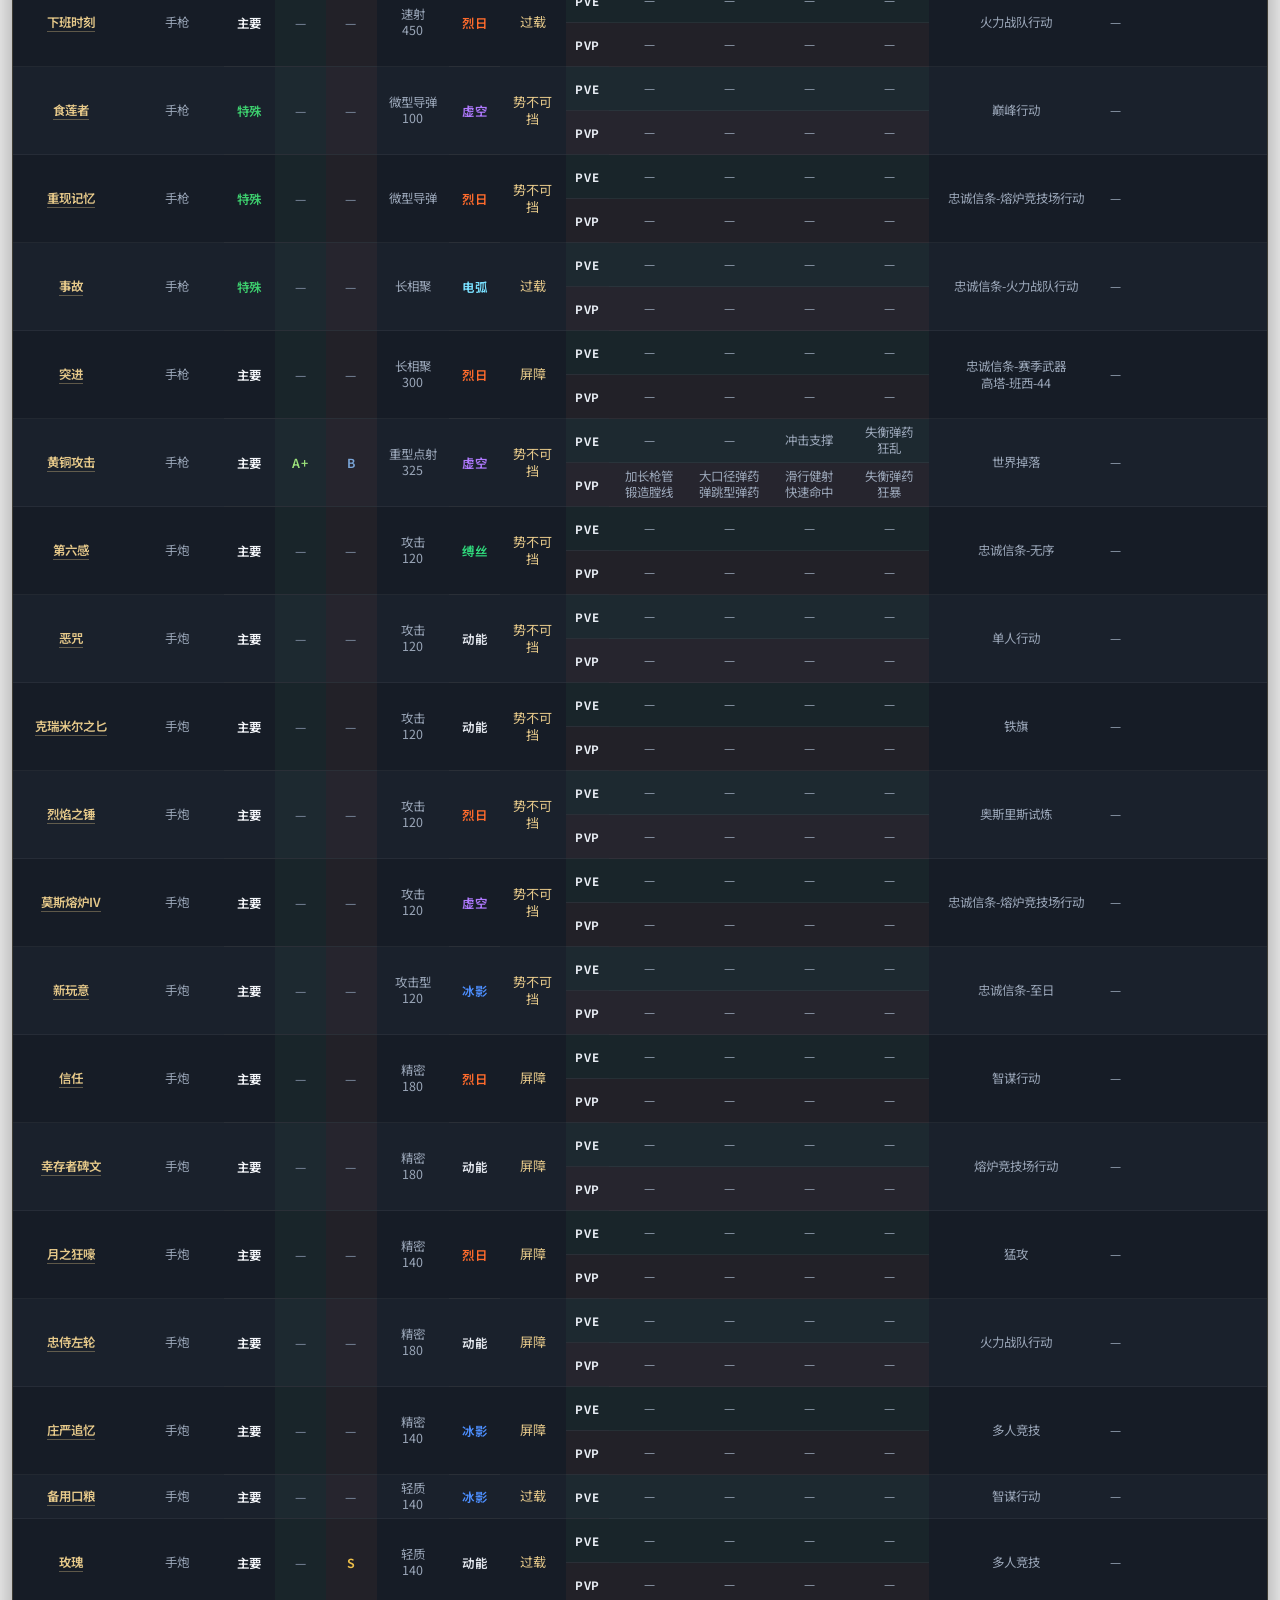
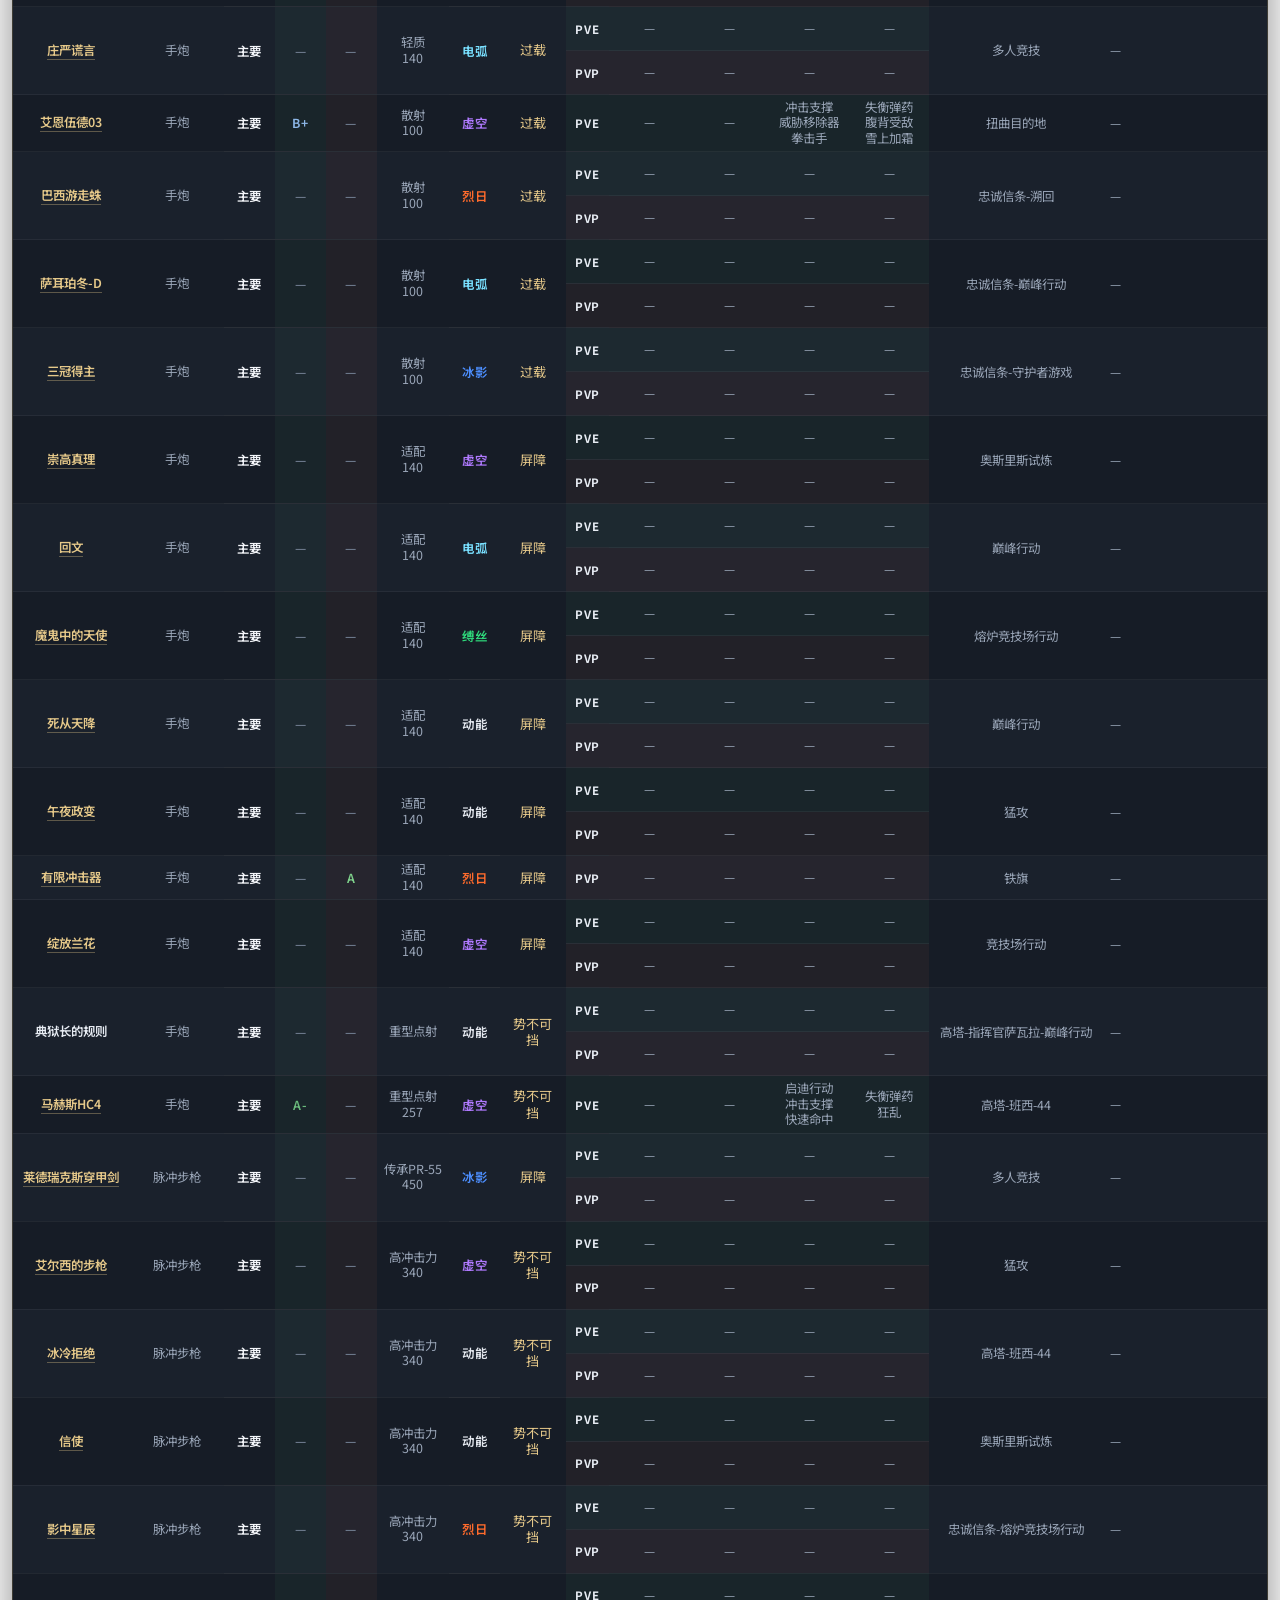
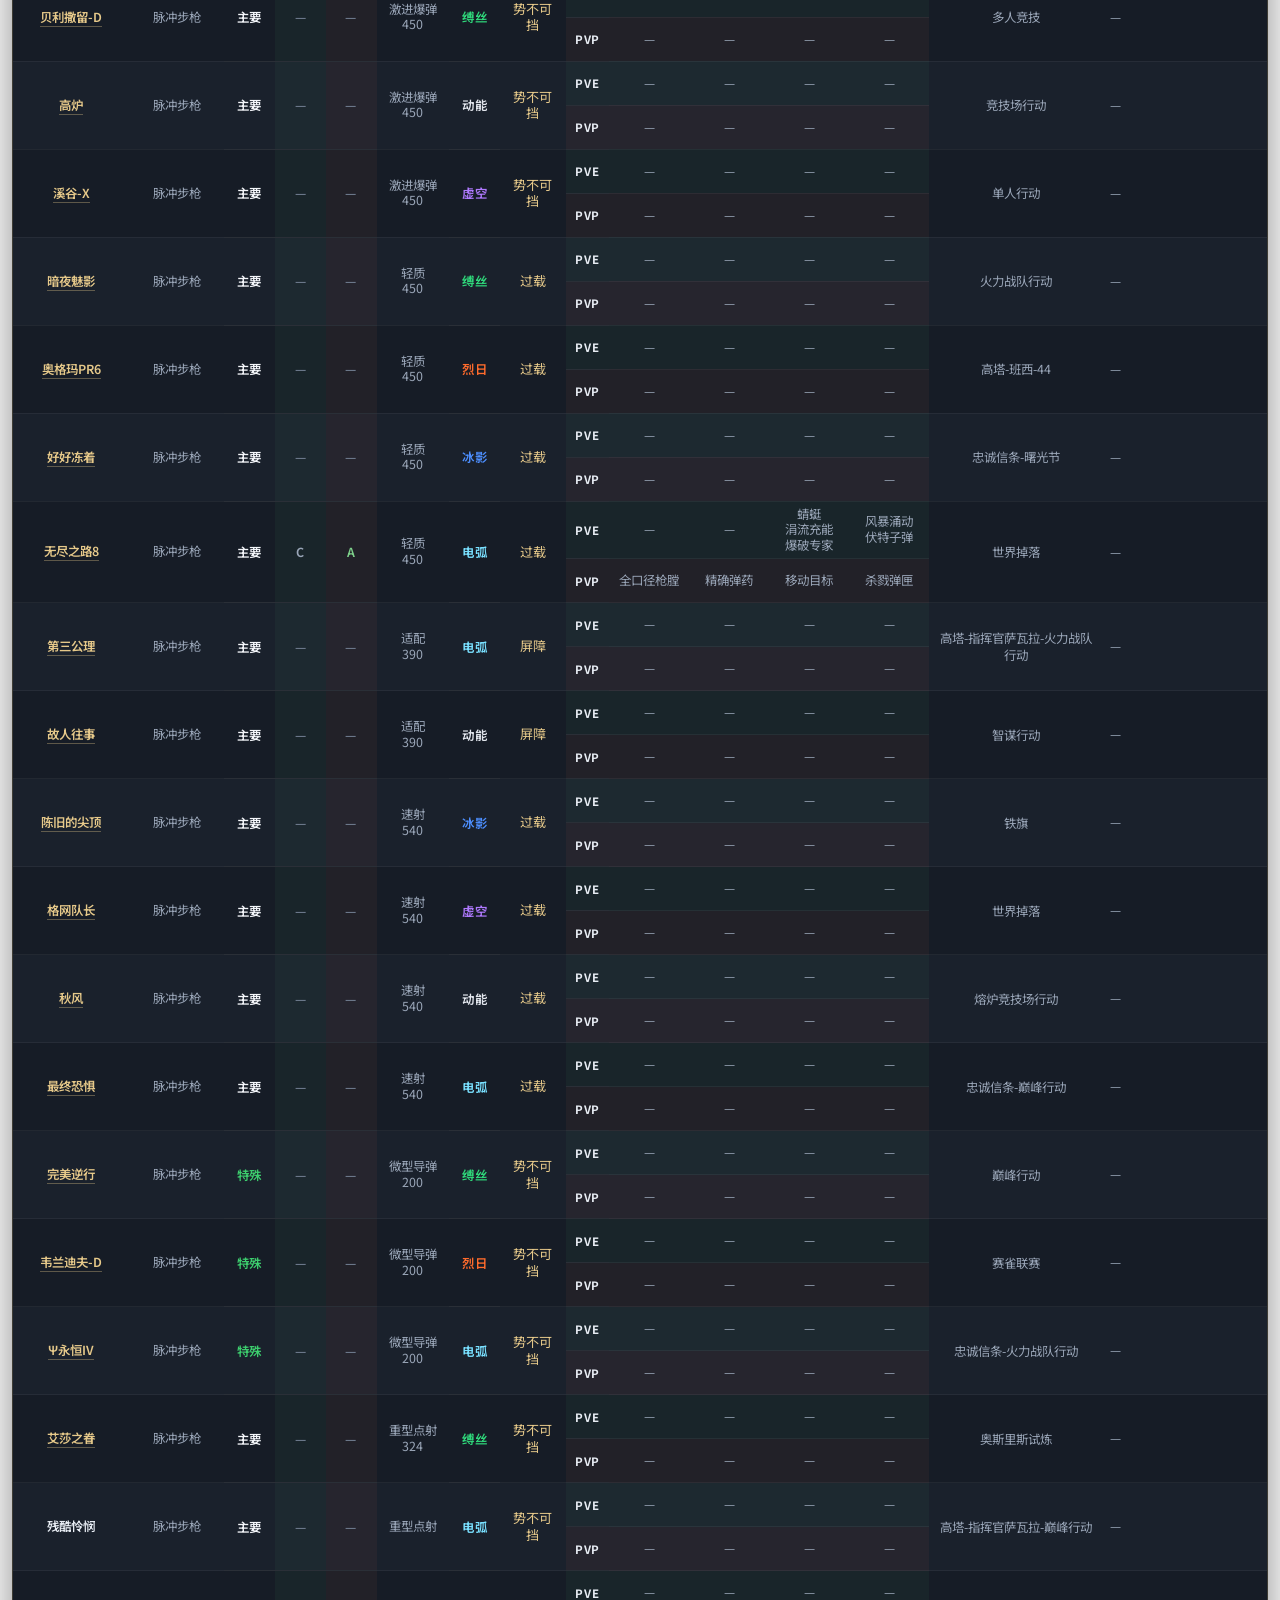
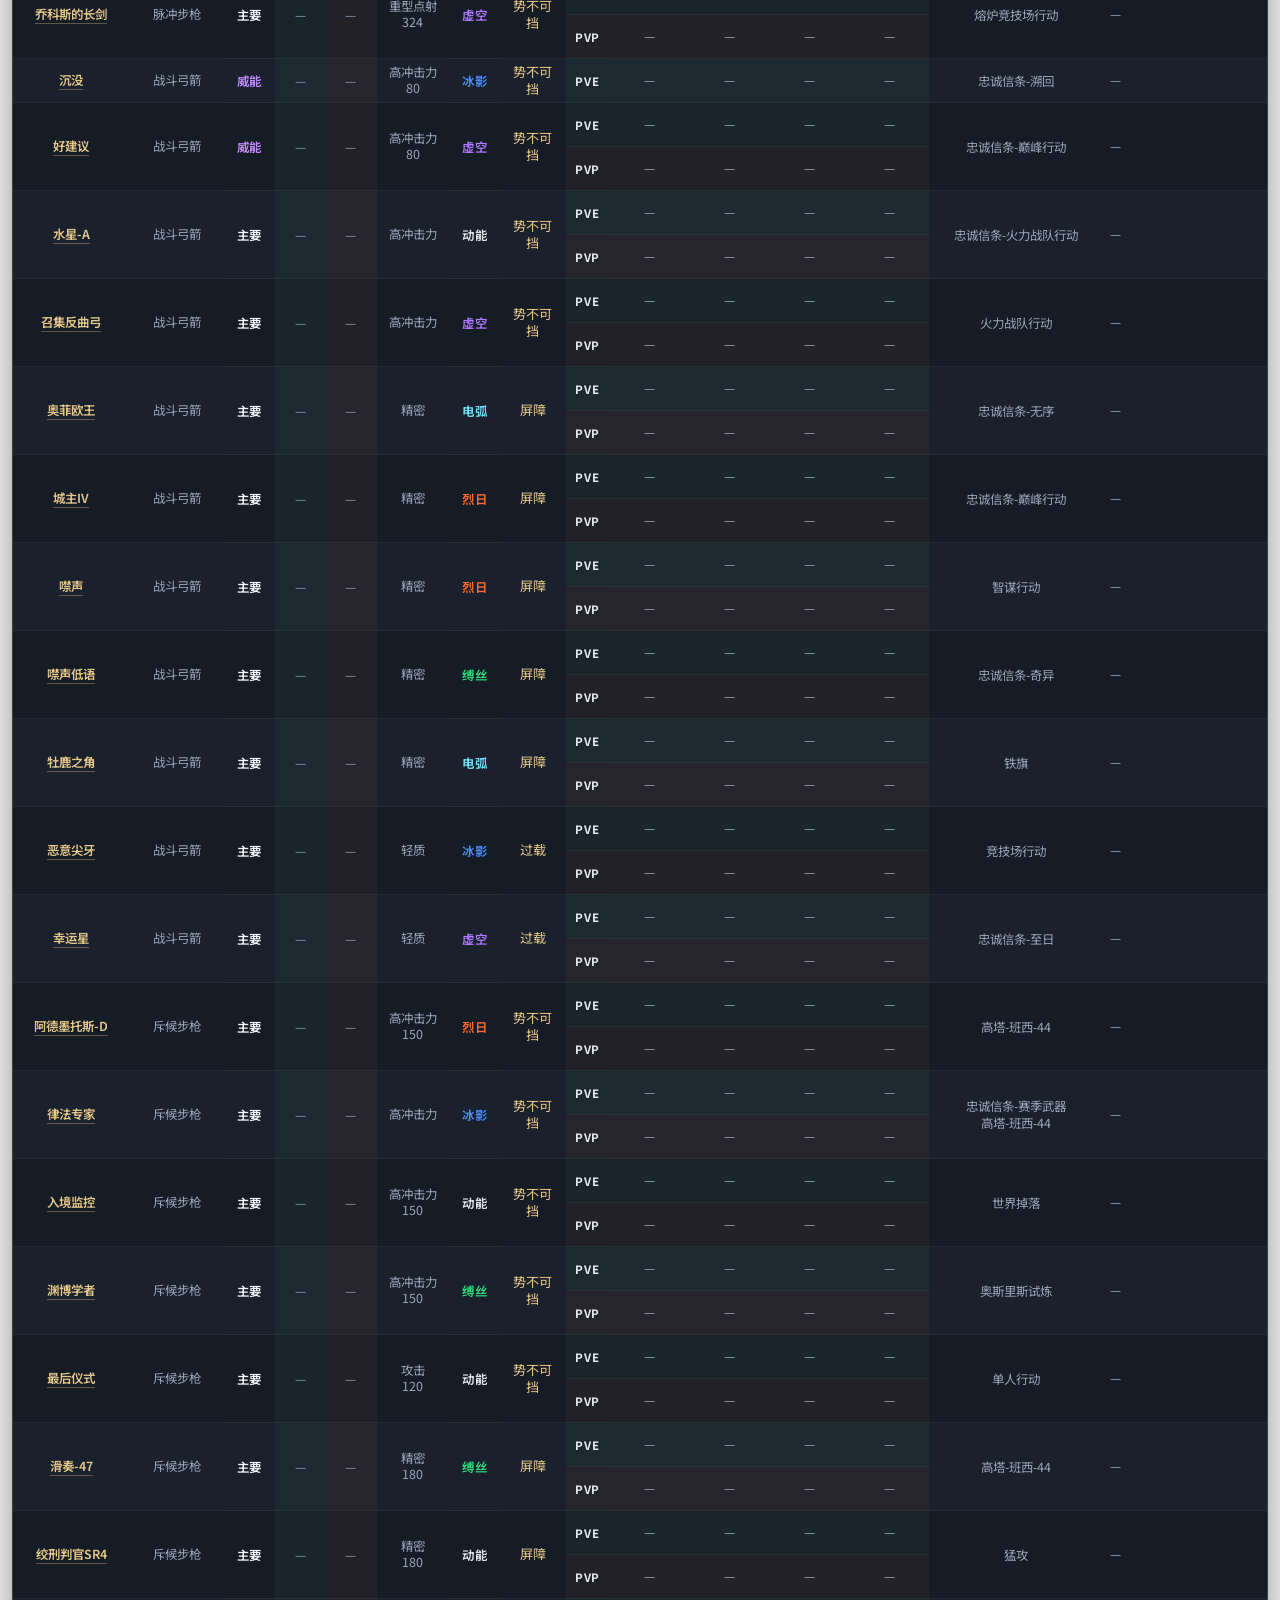
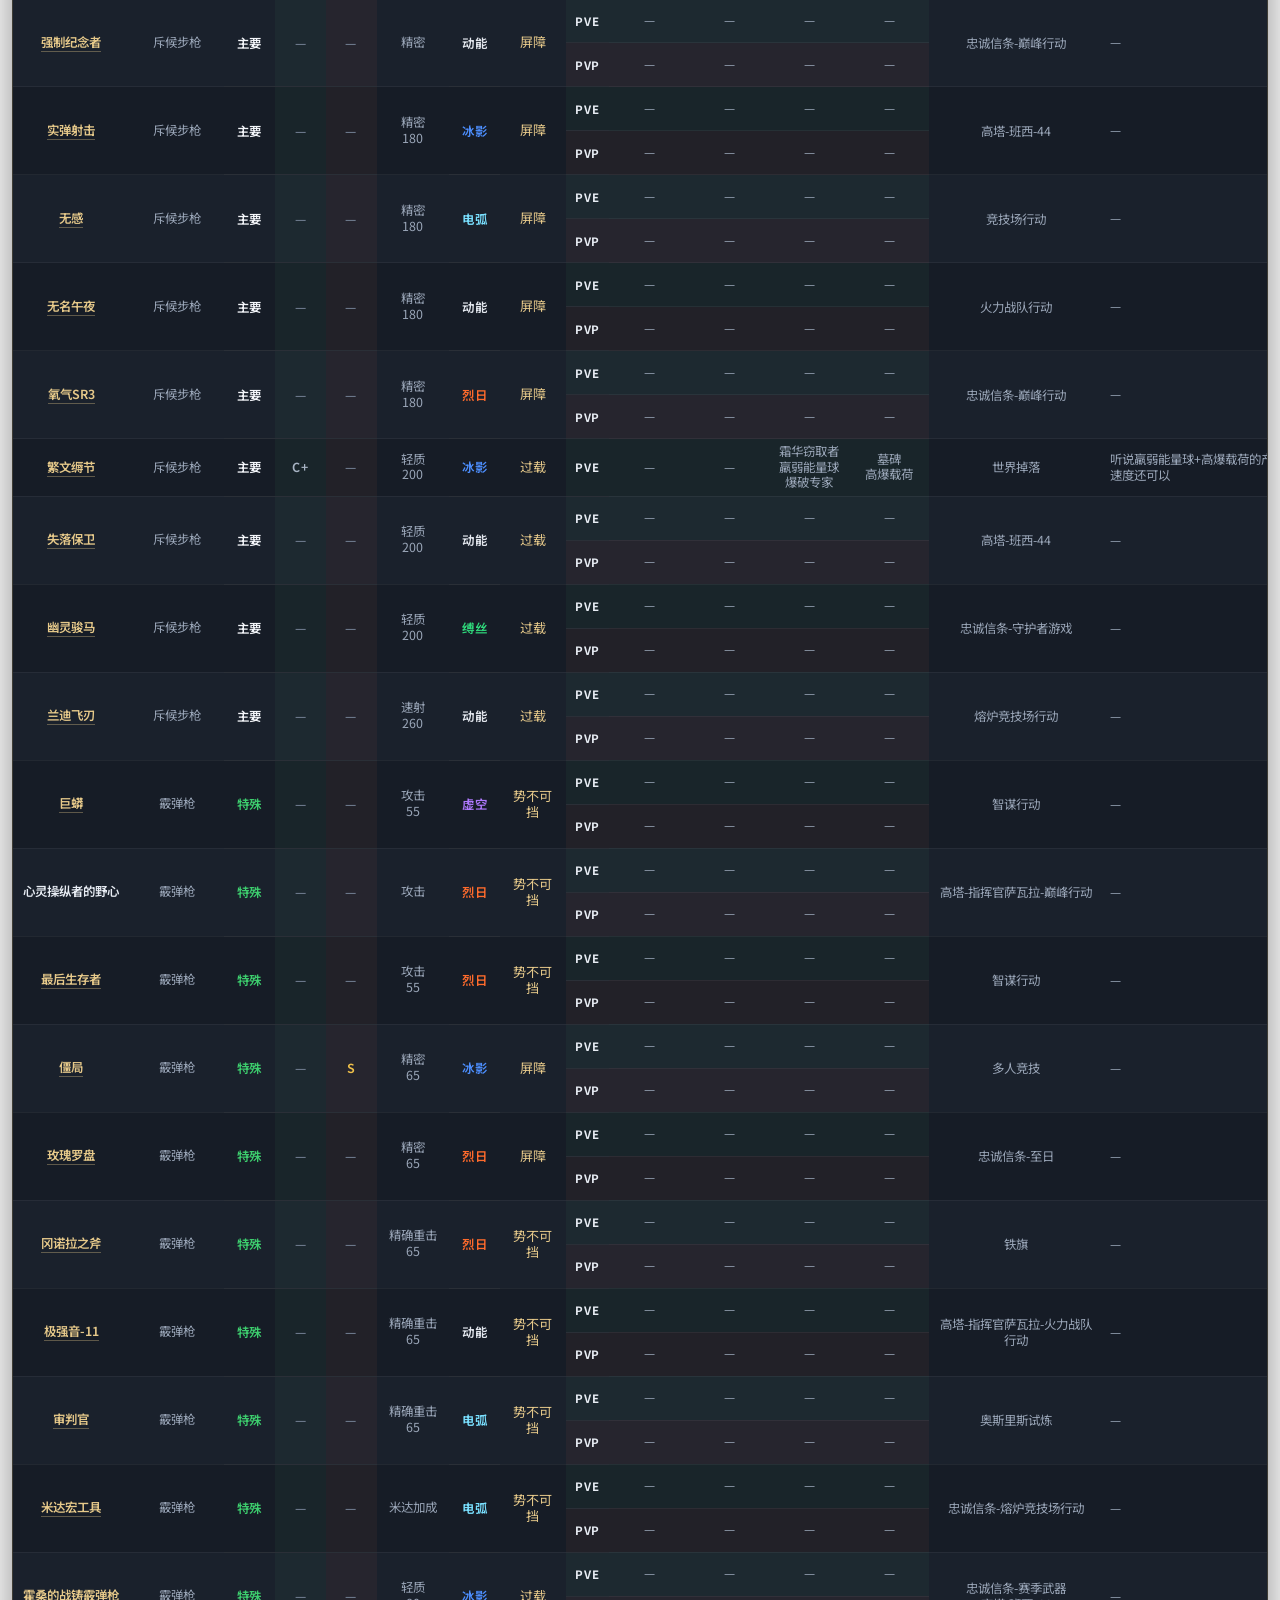
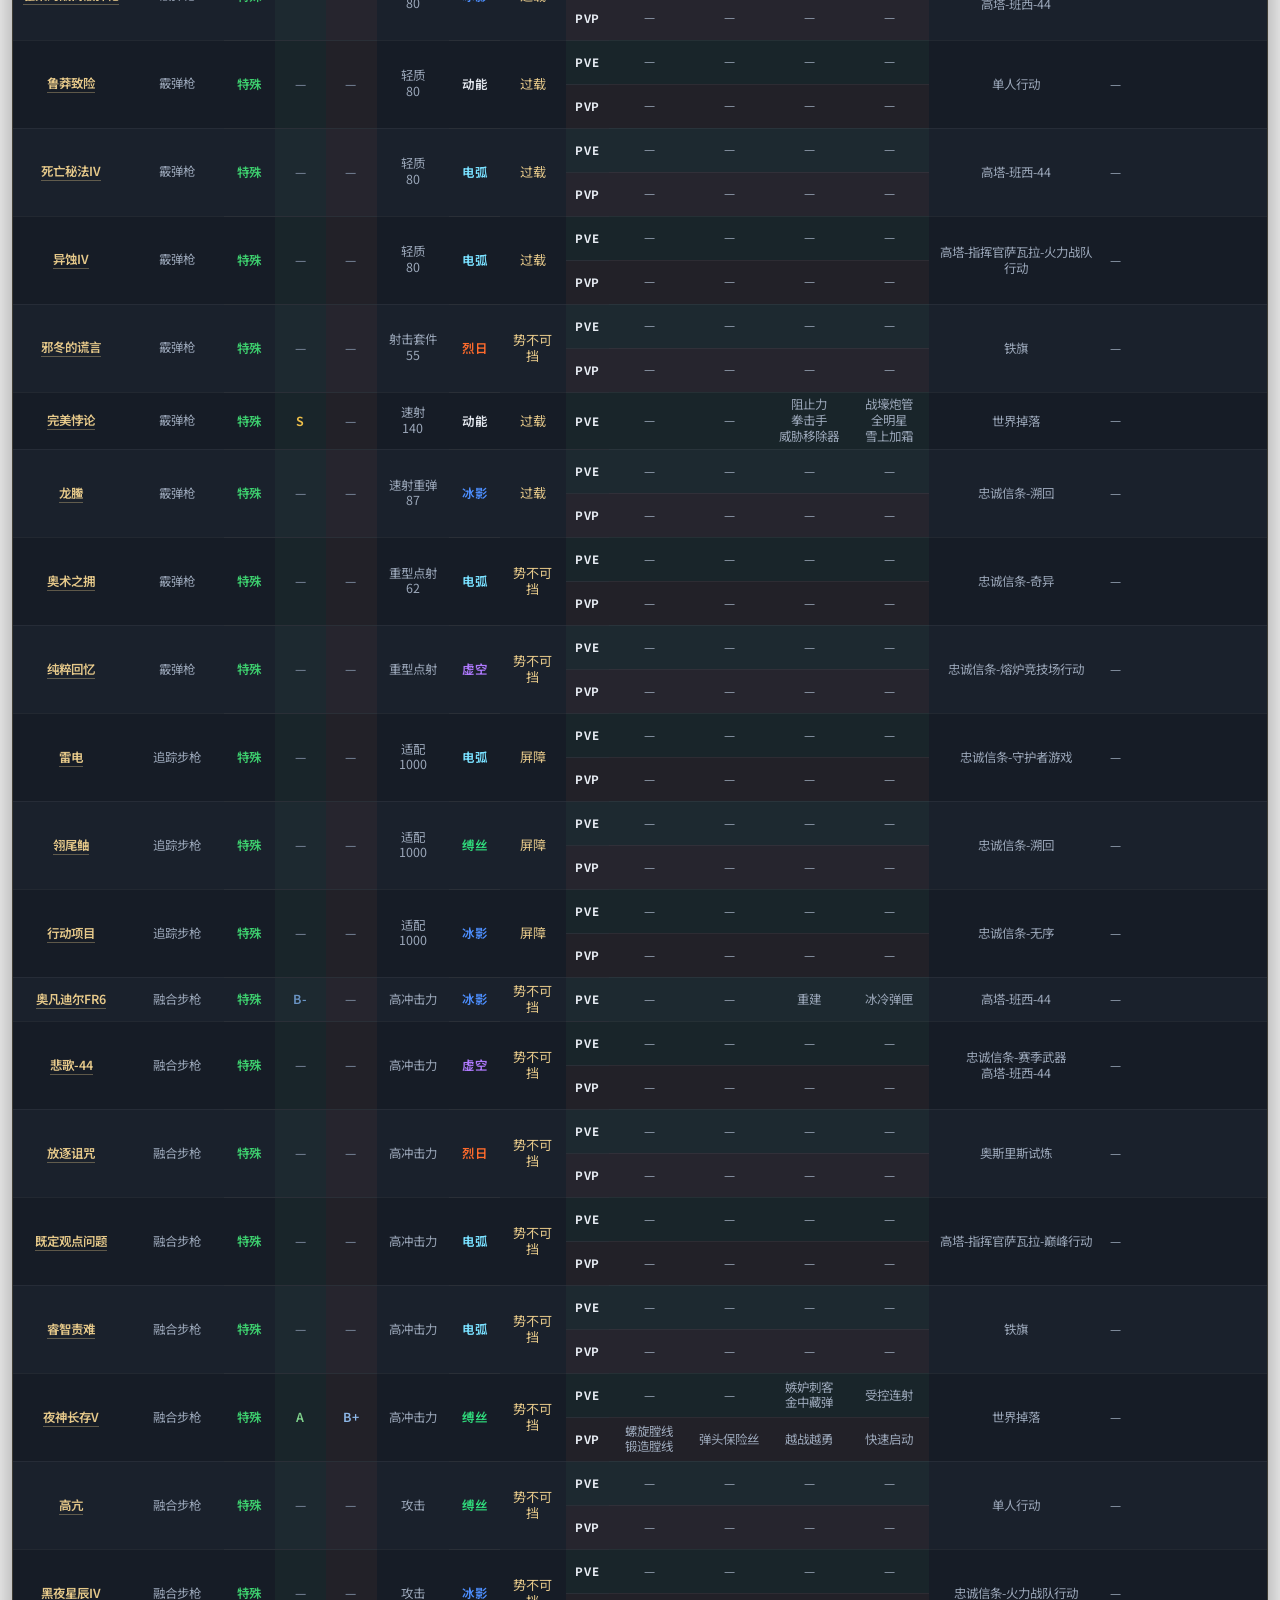
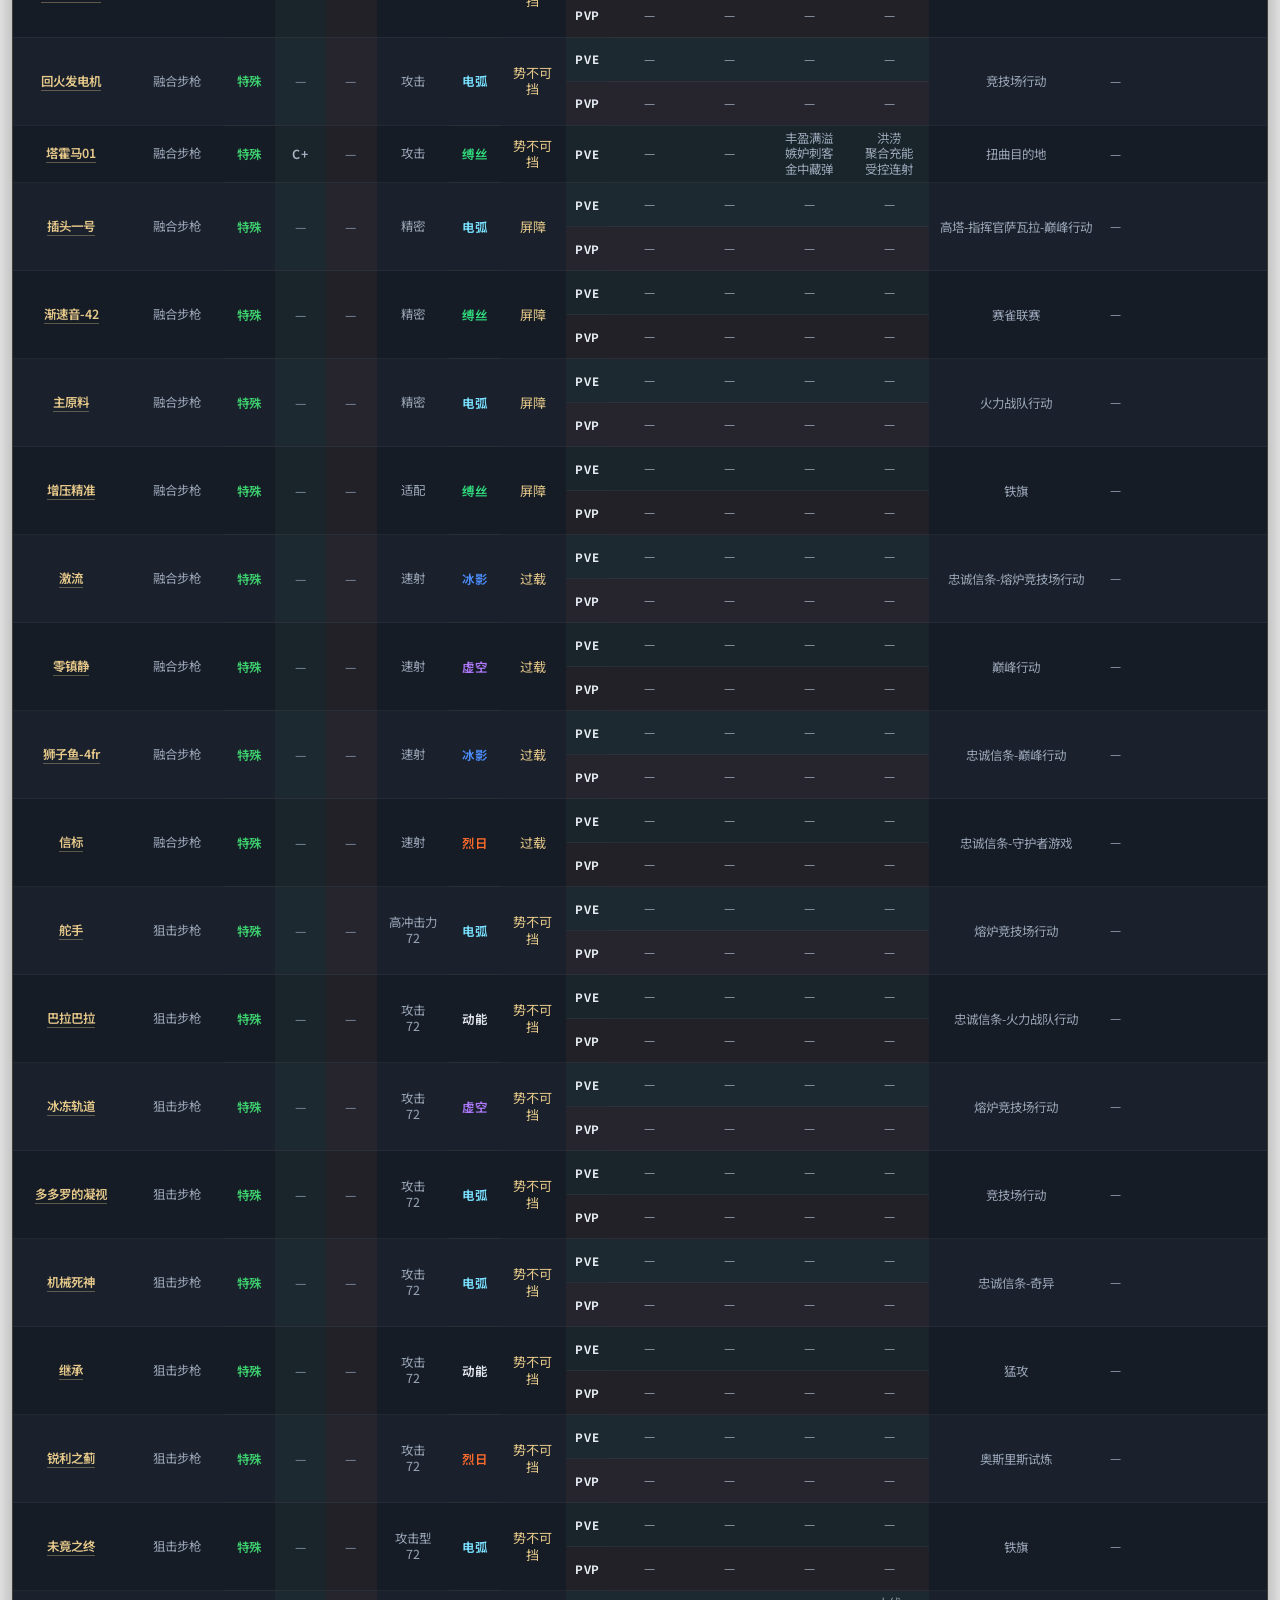
==== commit 1a155681: "Update weapon list 2026-09-10 01:13" ====
--- a/index.html
+++ b/index.html
@@ -30,104 +30,158 @@
             </nav>
           </div>
         </div>
+
+        <div class="view-mode-switch" role="tablist" aria-label="查看模式">
+          <button
+            type="button"
+            class="view-mode-btn is-active"
+            data-view="list"
+            role="tab"
+            aria-selected="true"
+            id="view-btn-list"
+          >
+            赛季清单
+          </button>
+          <button
+            type="button"
+            class="view-mode-btn"
+            data-view="db"
+            role="tab"
+            aria-selected="false"
+            id="view-btn-db"
+          >
+            完整武器库
+          </button>
+        </div>
+
         <div class="stats">
           <div class="stat">
             <span class="stat-value" id="count-total">0</span>
-            <span class="stat-label">武器总数</span>
+            <span class="stat-label" id="count-total-label">武器总数</span>
           </div>
           <div class="stat">
             <span class="stat-value" id="count-visible">0</span>
-            <span class="stat-label">当前可见</span>
+            <span class="stat-label" id="count-visible-label">当前可见</span>
           </div>
           <div class="stat">
             <span class="stat-value" id="count-sections">0</span>
-            <span class="stat-label">获取途径</span>
+            <span class="stat-label" id="count-sections-label">获取途径</span>
           </div>
         </div>
       </header>
 
-      <div id="draft-banner" class="status-bar status-info" hidden>
-        正在显示本机编辑草稿（尚未导出到 data.js）。其他人打开文件夹时仍看到文件里的旧数据；编辑后请导出并覆盖
-        <code>data.js</code>。
+      <div id="view-list" class="view-panel">
+        <div id="draft-banner" class="status-bar status-info" hidden>
+          正在显示本机编辑草稿（尚未导出到 data.js）。其他人打开文件夹时仍看到文件里的旧数据；编辑后请导出并覆盖
+          <code>data.js</code>。
+        </div>
+
+        <div class="toolbar">
+          <div class="field">
+            <label for="search">搜索</label>
+            <input
+              id="search"
+              type="search"
+              placeholder="武器名、Perk、备注…"
+              autocomplete="off"
+            />
+          </div>
+          <div class="field">
+            <label for="filter-type">武器类型</label>
+            <select id="filter-type">
+              <option value="">全部</option>
+            </select>
+          </div>
+          <div class="field">
+            <label for="filter-ammo">弹药类型</label>
+            <select id="filter-ammo">
+              <option value="">全部</option>
+              <option value="主要">主要</option>
+              <option value="特殊">特殊</option>
+              <option value="威能">威能</option>
+            </select>
+          </div>
+          <div class="field">
+            <label for="filter-section">获取途径</label>
+            <select id="filter-section">
+              <option value="">全部</option>
+            </select>
+          </div>
+          <div class="field">
+            <label for="filter-element">属性</label>
+            <select id="filter-element">
+              <option value="">全部</option>
+              <option value="动能">动能</option>
+              <option value="烈日">烈日</option>
+              <option value="电弧">电弧</option>
+              <option value="虚空">虚空</option>
+              <option value="冰影">冰影</option>
+              <option value="缚丝">缚丝</option>
+            </select>
+          </div>
+          <div class="field">
+            <label for="filter-champ">反勇士</label>
+            <select id="filter-champ">
+              <option value="">全部</option>
+              <option value="势不可挡">势不可挡</option>
+              <option value="屏障">屏障</option>
+              <option value="过载">过载</option>
+            </select>
+          </div>
+          <div class="field">
+            <label>Perk 展示</label>
+            <div class="toggle-group">
+              <label class="toggle-chip">
+                <input type="checkbox" id="view-show-pve" checked />
+                PVE
+              </label>
+              <label class="toggle-chip">
+                <input type="checkbox" id="view-show-pvp" checked />
+                PVP
+              </label>
+            </div>
+          </div>
+          <div class="field">
+            <label>&nbsp;</label>
+            <button type="button" class="btn-reset" id="reset-filters">重置</button>
+          </div>
+        </div>
+
+        <main id="app"></main>
+
+        <p class="footer-hint">
+          填写数据：打开 <a href="editor.html">编辑清单</a>。分享给他人请用编辑器「导出分享页（单文件）」，或运行
+          <code>publish.bat</code> 更新托管用的 <code>docs/</code> 目录。
+        </p>
       </div>
 
-      <div class="toolbar">
-        <div class="field">
-          <label for="search">搜索</label>
+      <div id="view-db" class="view-panel" hidden>
+        <div class="db-search-block">
+          <label for="db-search">武器库搜索</label>
           <input
-            id="search"
+            id="db-search"
             type="search"
-            placeholder="武器名、Perk、备注…"
+            placeholder="例如：烈日 榴弹发射器 嫉妒刺客 诱导推销"
             autocomplete="off"
+            spellcheck="false"
           />
         </div>
-        <div class="field">
-          <label for="filter-type">武器类型</label>
-          <select id="filter-type">
-            <option value="">全部</option>
-          </select>
-        </div>
-        <div class="field">
-          <label for="filter-ammo">弹药类型</label>
-          <select id="filter-ammo">
-            <option value="">全部</option>
-            <option value="主要">主要</option>
-            <option value="特殊">特殊</option>
-            <option value="威能">威能</option>
-          </select>
-        </div>
-        <div class="field">
-          <label for="filter-section">获取途径</label>
-          <select id="filter-section">
-            <option value="">全部</option>
-          </select>
-        </div>
-        <div class="field">
-          <label for="filter-element">属性</label>
-          <select id="filter-element">
-            <option value="">全部</option>
-            <option value="动能">动能</option>
-            <option value="烈日">烈日</option>
-            <option value="电弧">电弧</option>
-            <option value="虚空">虚空</option>
-            <option value="冰影">冰影</option>
-            <option value="缚丝">缚丝</option>
-          </select>
-        </div>
-        <div class="field">
-          <label for="filter-champ">反勇士</label>
-          <select id="filter-champ">
-            <option value="">全部</option>
-            <option value="势不可挡">势不可挡</option>
-            <option value="屏障">屏障</option>
-            <option value="过载">过载</option>
-          </select>
-        </div>
-        <div class="field">
-          <label>Perk 展示</label>
-          <div class="toggle-group">
-            <label class="toggle-chip">
-              <input type="checkbox" id="view-show-pve" checked />
-              PVE
-            </label>
-            <label class="toggle-chip">
-              <input type="checkbox" id="view-show-pvp" checked />
-              PVP
-            </label>
+
+        <details class="db-rules" open>
+          <summary>输入规则</summary>
+          <div class="db-rules-body">
+            <ul>
+              <li>多个条件用<strong>空格</strong>分开，须<strong>同时满足</strong>。</li>
+              <li>可直接写：属性、武器类型、弹药、反勇士、框架（支持简称，如「高冲」）、赛季（如 <code>S27</code>）。</li>
+              <li>其余词匹配武器名或 Perk；两个特性词须<strong>一个在第三栏、一个在第四栏</strong>（可互换）。</li>
+            </ul>
+            <p><strong>示例</strong>：<code>烈日 榴弹发射器 嫉妒刺客 诱导推销</code>　<code>高冲 狙击步枪</code>　<code>S27 手炮</code></p>
           </div>
-        </div>
-        <div class="field">
-          <label>&nbsp;</label>
-          <button type="button" class="btn-reset" id="reset-filters">重置</button>
-        </div>
+        </details>
+
+        <p id="db-hint" class="db-hint">输入条件后显示结果</p>
+        <div id="db-results"></div>
       </div>
-
-      <main id="app"></main>
-
-      <p class="footer-hint">
-        填写数据：打开 <a href="editor.html">编辑清单</a>。分享给他人请用编辑器「导出分享页（单文件）」，或运行
-        <code>publish.bat</code> 更新托管用的 <code>docs/</code> 目录。
-      </p>
     </div>
 
     <div id="table-hscroll" class="table-hscroll" hidden aria-hidden="true">
@@ -137,6 +191,7 @@
     <script src="data.js"></script>
     <script src="storage.js"></script>
     <script src="weapons-db.js"></script>
+    <script src="db-view.js"></script>
     <script src="app.js"></script>
   </body>
 </html>
--- a/styles.css
+++ b/styles.css
@@ -795,6 +795,156 @@
   background: var(--gold-soft);
 }
 
+.view-mode-switch {
+  display: inline-flex;
+  gap: 0;
+  margin: 1rem 0 0.25rem;
+  border: 1px solid var(--line-strong);
+  border-radius: var(--radius);
+  overflow: hidden;
+  background: rgba(0, 0, 0, 0.25);
+}
+
+.view-mode-btn {
+  appearance: none;
+  border: 0;
+  margin: 0;
+  padding: 0.55rem 1.1rem;
+  font: inherit;
+  font-size: 0.88rem;
+  font-weight: 600;
+  color: var(--text-dim);
+  background: transparent;
+  cursor: pointer;
+  transition: background 0.15s ease, color 0.15s ease;
+}
+
+.view-mode-btn + .view-mode-btn {
+  border-left: 1px solid var(--line);
+}
+
+.view-mode-btn:hover {
+  color: var(--gold-soft);
+}
+
+.view-mode-btn.is-active {
+  color: var(--bg-deep);
+  background: var(--gold);
+}
+
+.view-panel[hidden] {
+  display: none !important;
+}
+
+.db-search-block {
+  margin-bottom: 1rem;
+}
+
+.db-search-block label {
+  display: block;
+  margin-bottom: 0.4rem;
+  font-size: 0.8rem;
+  color: var(--text-dim);
+}
+
+.db-search-block input {
+  width: 100%;
+  max-width: 52rem;
+  padding: 0.75rem 1rem;
+  font: inherit;
+  font-size: 1rem;
+  color: var(--text);
+  background: rgba(0, 0, 0, 0.35);
+  border: 1px solid var(--line-strong);
+  border-radius: var(--radius);
+}
+
+.db-search-block input:focus {
+  outline: 1px solid var(--gold);
+  border-color: var(--gold);
+}
+
+.db-rules {
+  margin-bottom: 1rem;
+  border: 1px solid var(--line);
+  border-radius: var(--radius);
+  background: rgba(0, 0, 0, 0.22);
+}
+
+.db-rules summary {
+  cursor: pointer;
+  padding: 0.75rem 1rem;
+  font-weight: 600;
+  color: var(--gold-soft);
+  list-style: none;
+}
+
+.db-rules summary::-webkit-details-marker {
+  display: none;
+}
+
+.db-rules summary::before {
+  content: "▸ ";
+  display: inline-block;
+  transition: transform 0.15s ease;
+}
+
+.db-rules[open] summary::before {
+  transform: rotate(90deg);
+}
+
+.db-rules-body {
+  padding: 0 1rem 1rem;
+  font-size: 0.86rem;
+  line-height: 1.55;
+  color: var(--text-dim);
+}
+
+.db-rules-body ol,
+.db-rules-body ul {
+  margin: 0.4rem 0 0.75rem 1.2rem;
+  padding: 0;
+}
+
+.db-rules-body code {
+  font-size: 0.82em;
+  padding: 0.05rem 0.35rem;
+  border-radius: 4px;
+  background: rgba(212, 175, 95, 0.12);
+  color: var(--gold-soft);
+}
+
+.db-rules-note {
+  margin-bottom: 0;
+  opacity: 0.85;
+}
+
+.db-hint,
+.db-empty,
+.db-match-count {
+  margin: 0.75rem 0;
+  color: var(--text-dim);
+  font-size: 0.9rem;
+}
+
+.db-match-count {
+  color: var(--gold-soft);
+  font-weight: 600;
+}
+
+.db-weapon-table .db-perk-cell {
+  font-size: 0.78rem;
+  line-height: 1.35;
+  white-space: normal;
+  min-width: 12rem;
+  max-width: 22rem;
+}
+
+.db-weapon-table .db-season-cell {
+  white-space: nowrap;
+  font-size: 0.82rem;
+}
+
 .status-bar {
   margin-bottom: 1rem;
   padding: 0.75rem 1rem;
@@ -1310,6 +1460,7 @@
   margin: 0.35rem 0 0;
 }
 
+.weapon-db-suggest,
 .weapon-db-picker {
   display: flex;
   flex-direction: column;
@@ -1322,10 +1473,12 @@
   background: rgba(8, 12, 20, 0.92);
 }
 
+.weapon-db-suggest[hidden],
 .weapon-db-picker[hidden] {
   display: none;
 }
 
+.weapon-db-suggest-item,
 .weapon-db-pick {
   display: flex;
   flex-direction: column;
@@ -1341,6 +1494,9 @@
   cursor: pointer;
 }
 
+.weapon-db-suggest-item:hover,
+.weapon-db-suggest-item:focus-visible,
+.weapon-db-suggest-item.is-active,
 .weapon-db-pick:hover,
 .weapon-db-pick:focus-visible {
   border-color: rgba(120, 180, 255, 0.45);
@@ -1348,6 +1504,19 @@
   outline: none;
 }
 
+.weapon-db-pick.is-accel {
+  border-color: color-mix(in srgb, var(--gold-soft) 45%, transparent);
+}
+
+.weapon-db-pick.is-holo {
+  border-color: color-mix(in srgb, #c9a0ff 50%, transparent);
+}
+
+.weapon-db-suggest-name {
+  font-weight: 600;
+}
+
+.weapon-db-suggest-meta,
 .weapon-db-pick-meta {
   font-size: 0.82em;
   color: var(--text-mute);
